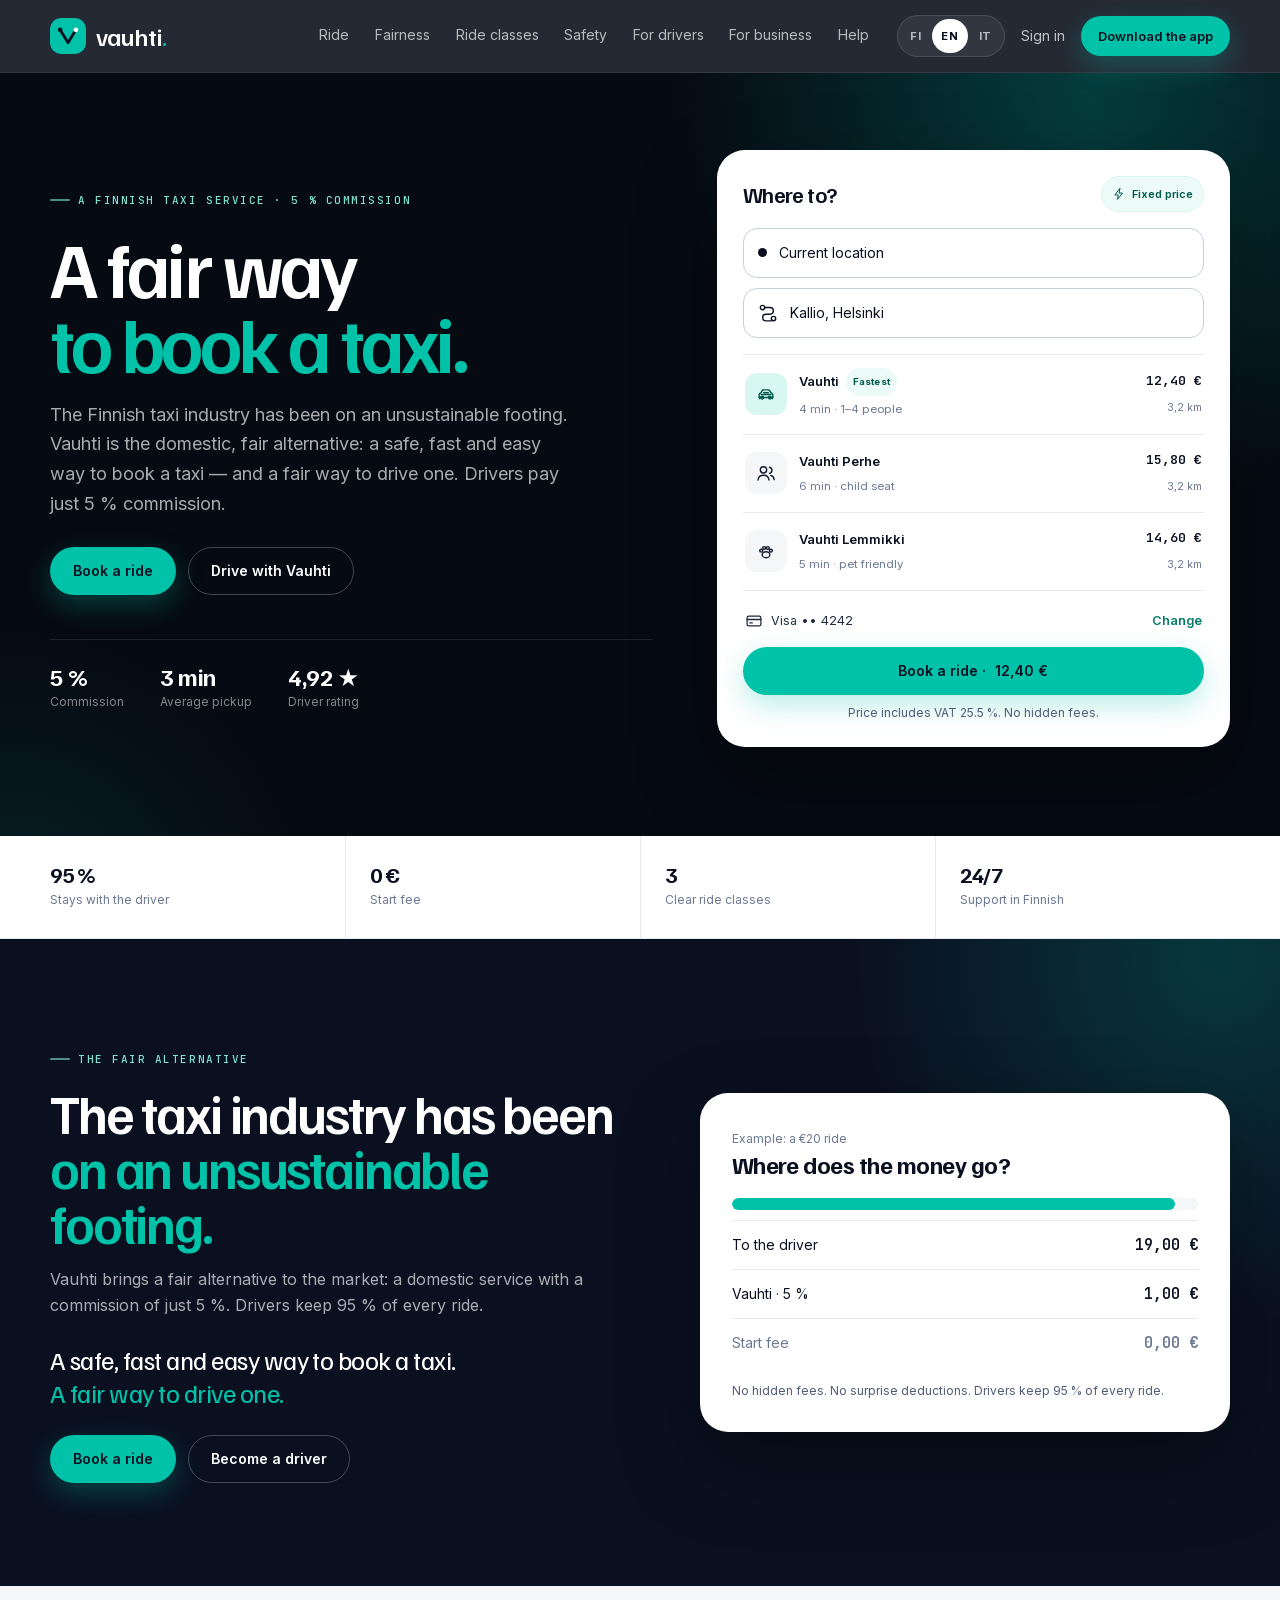
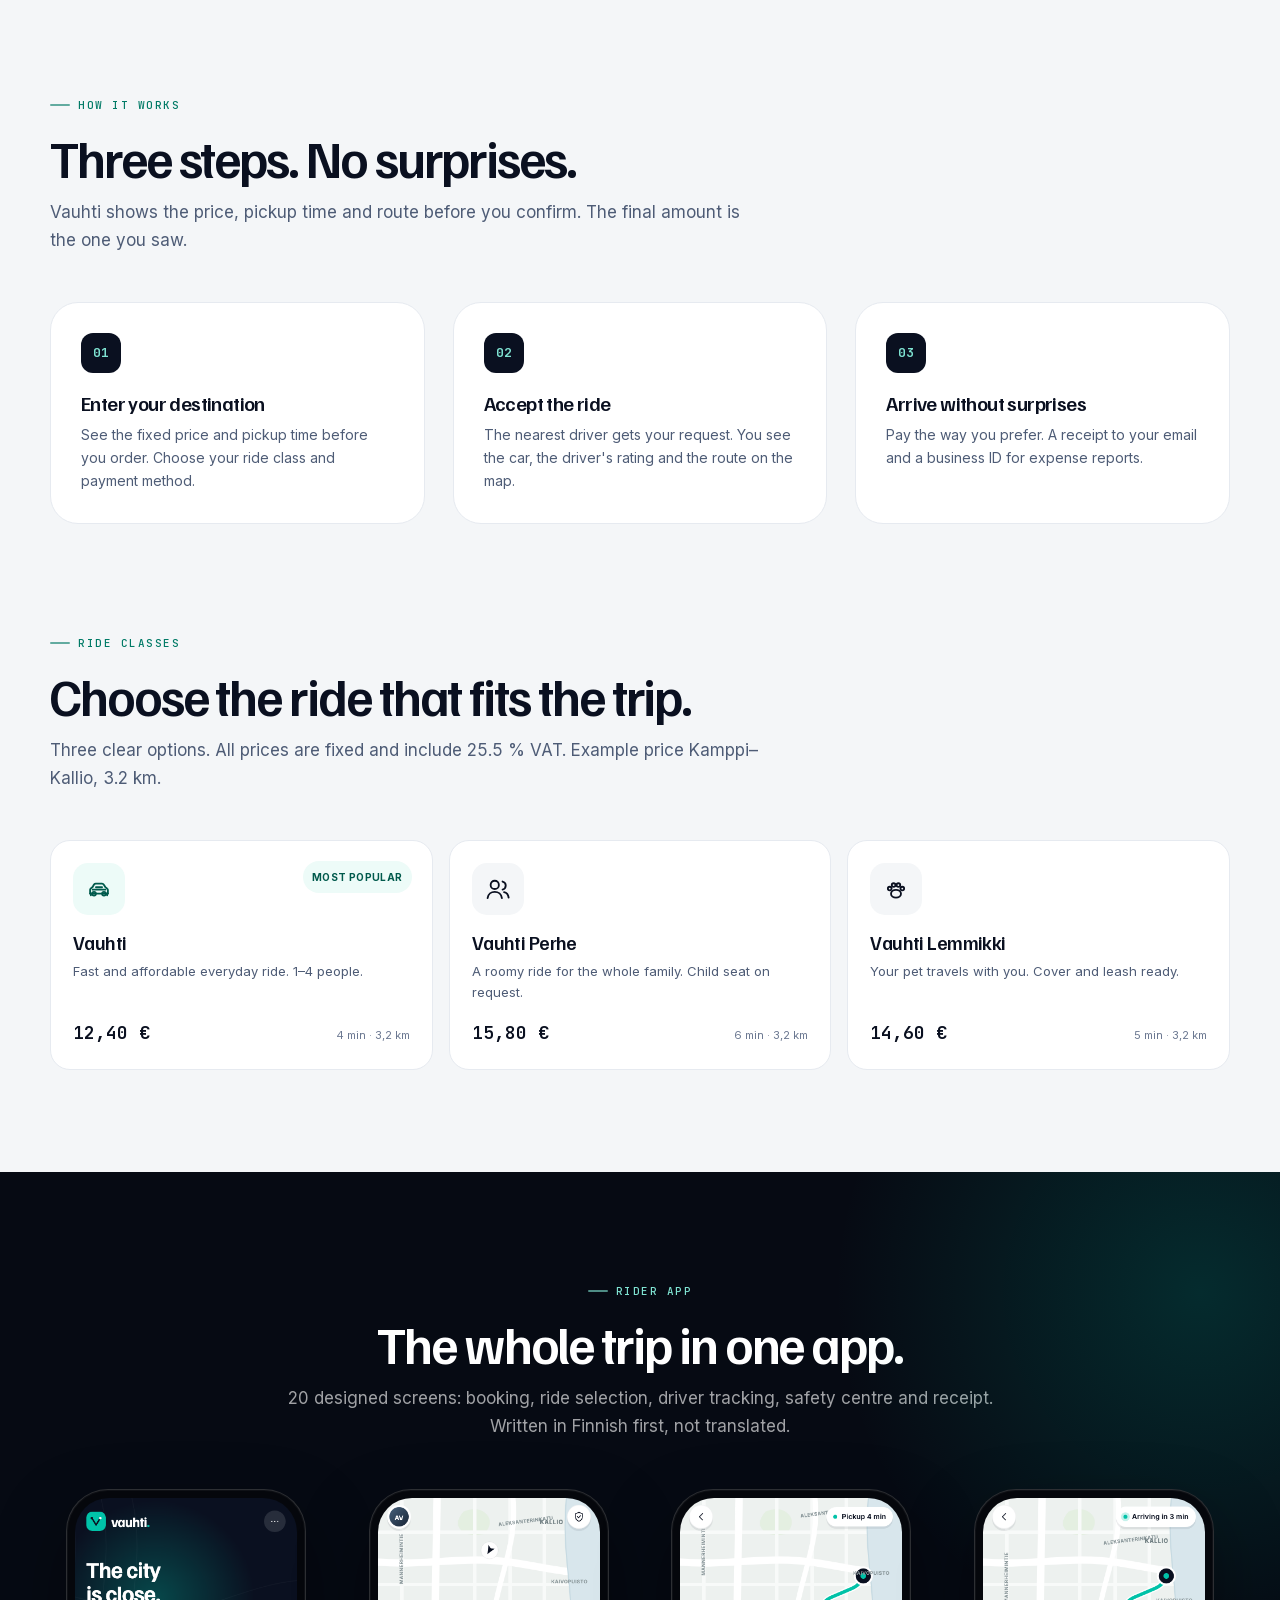
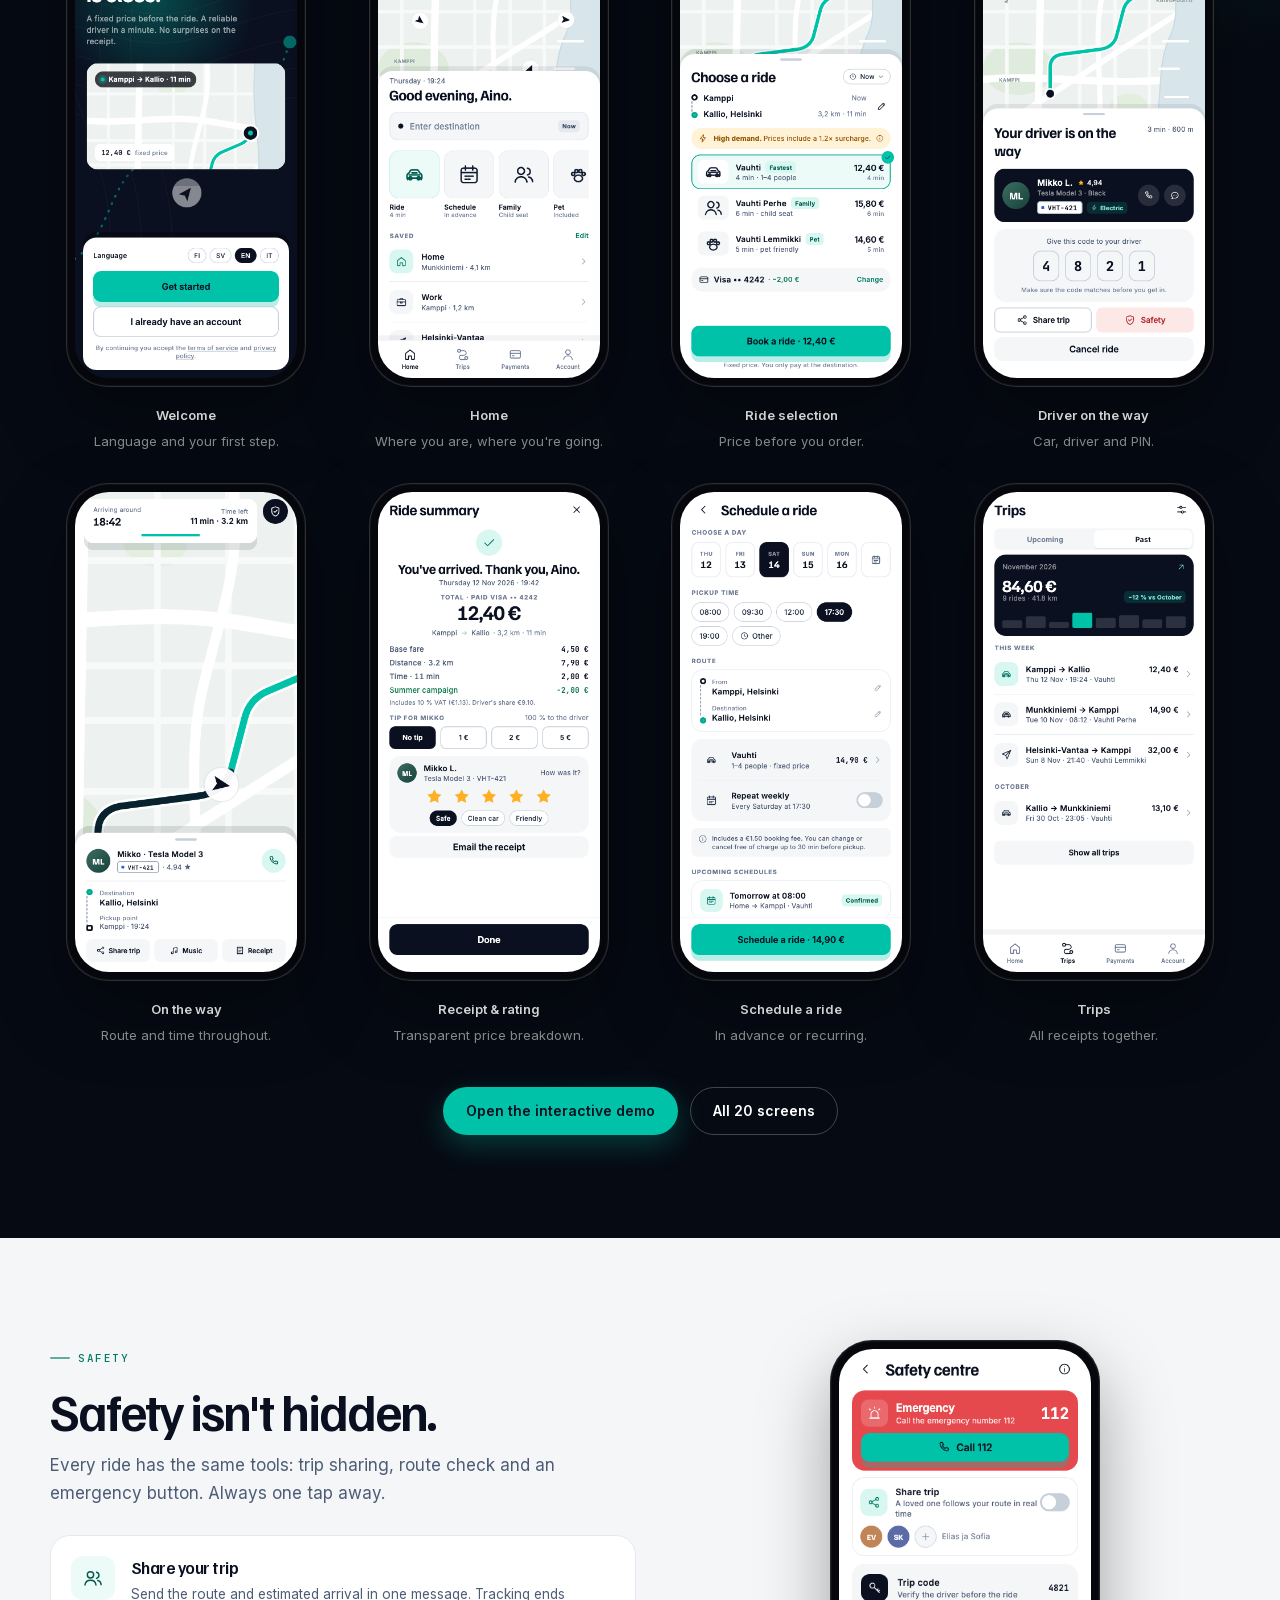
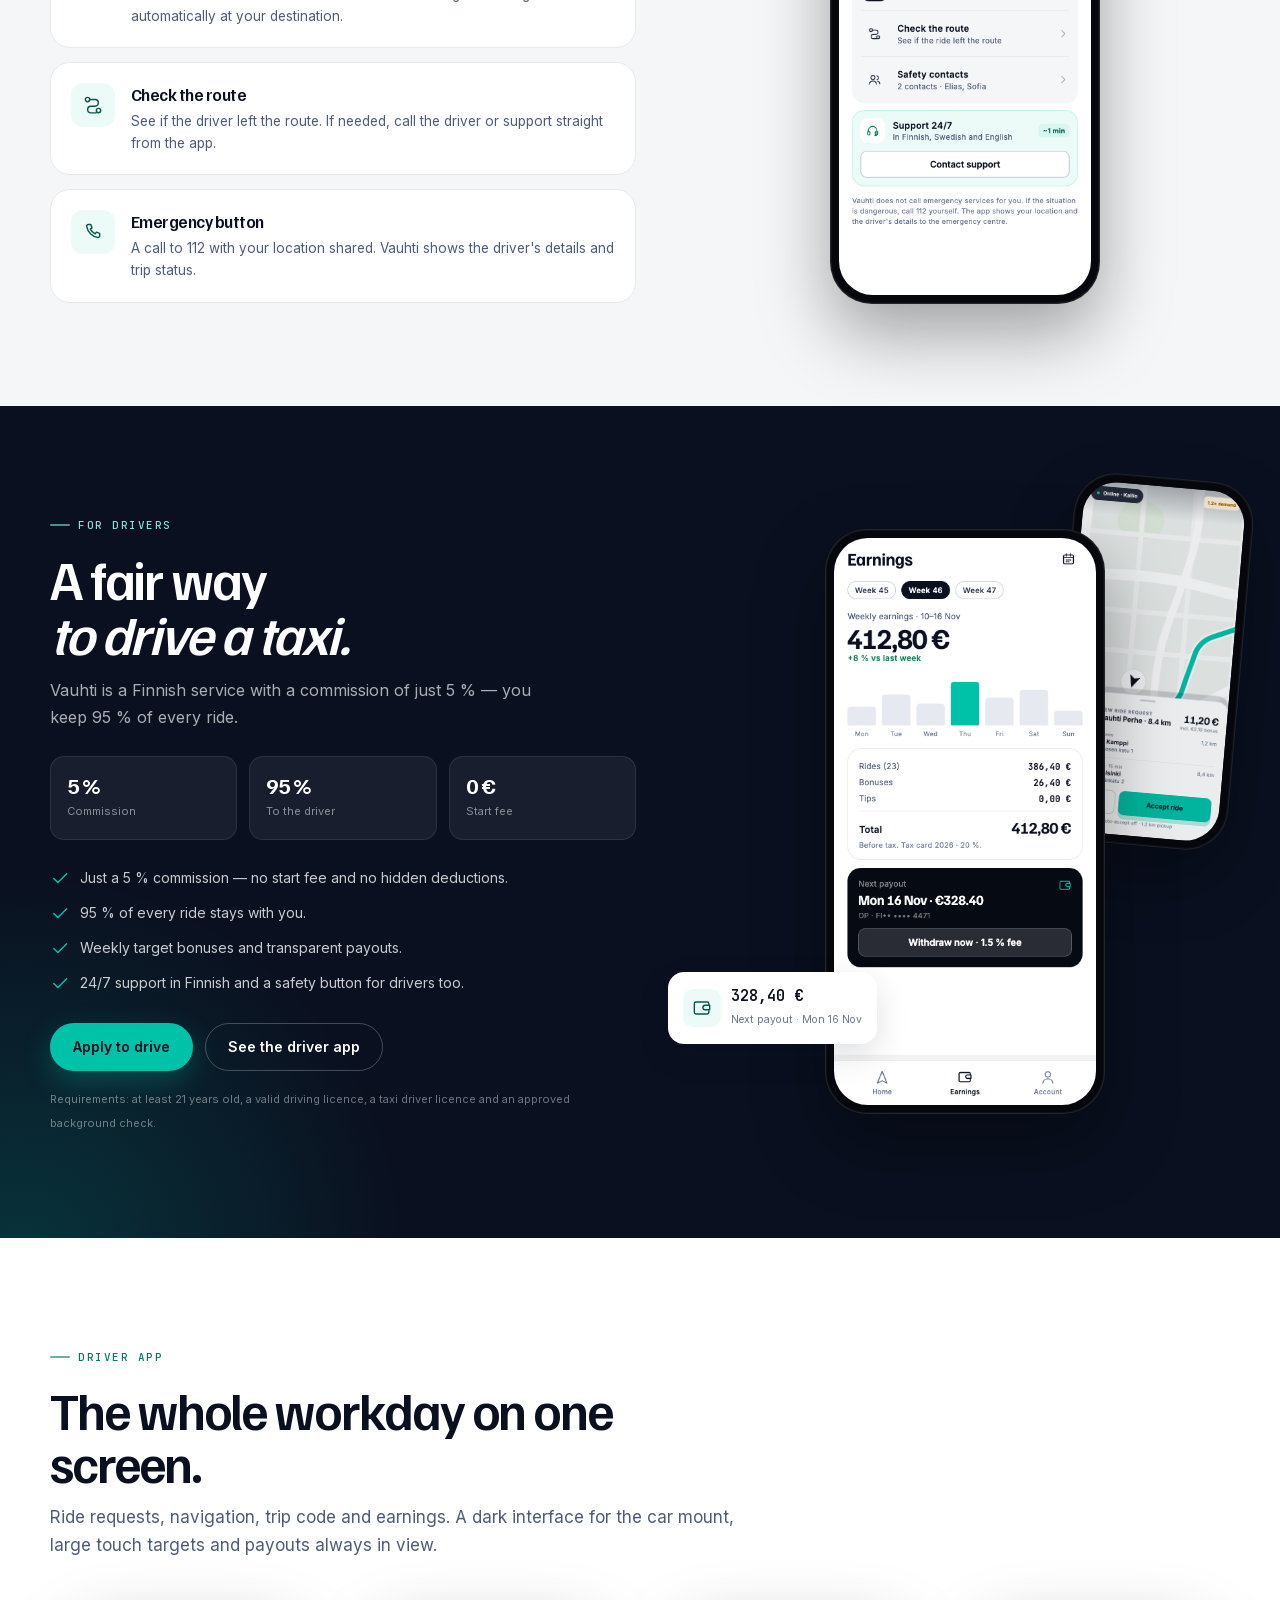
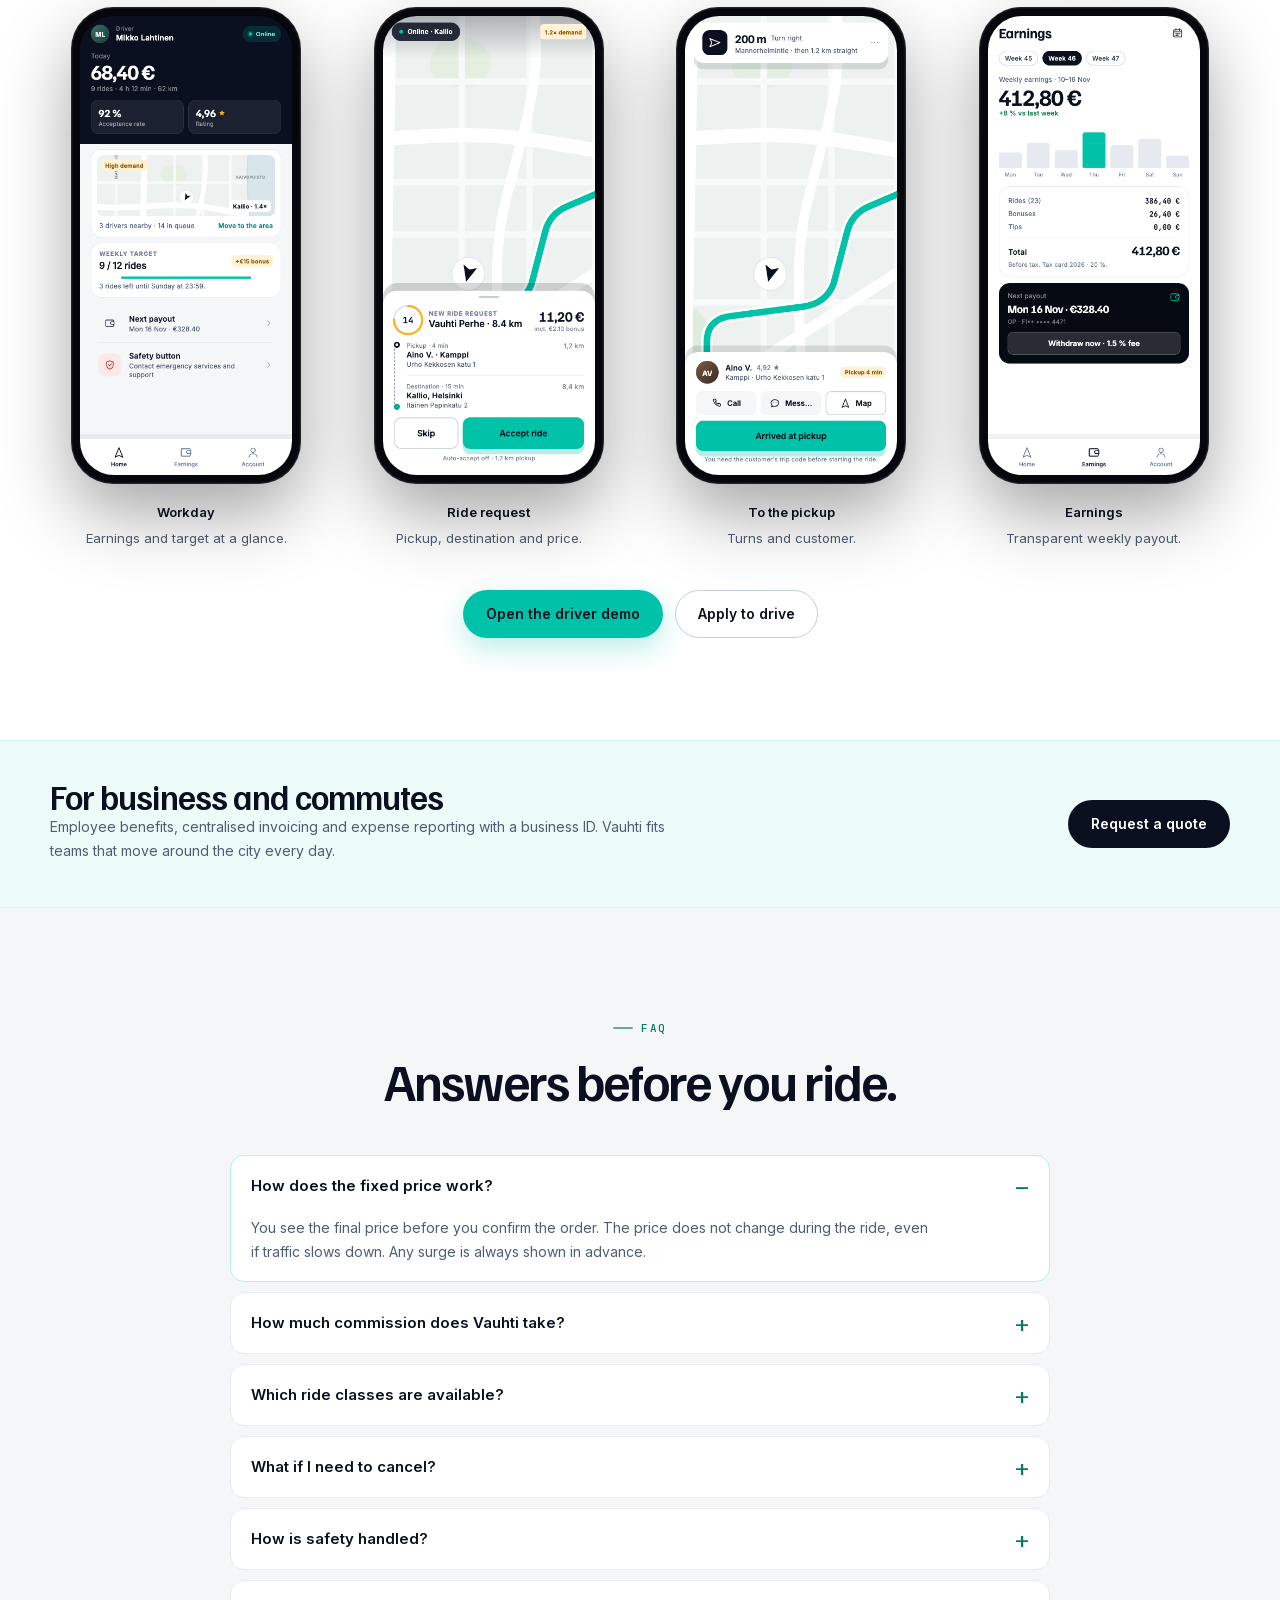
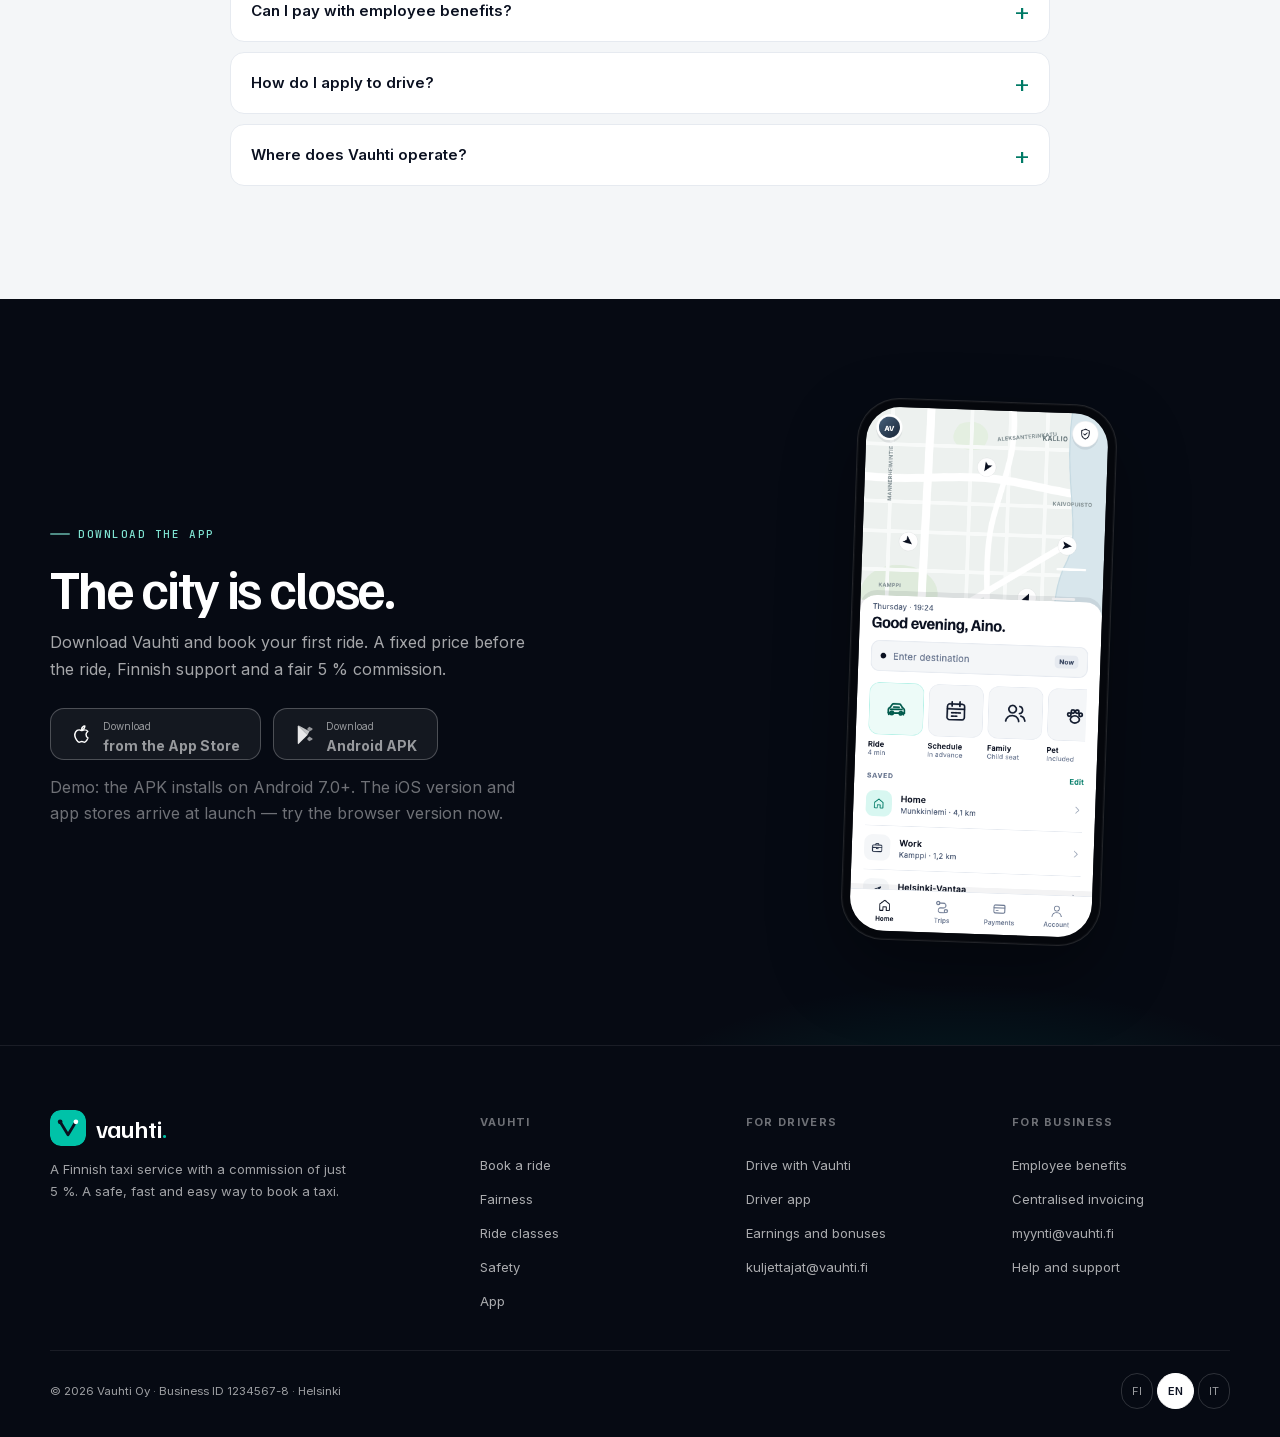
==== en/index.html @ 56bbd0f0 "Vauhti marketing site, version 1 Finnish at the root, English at /en/, Italian at /it/, the Flutter " ====
<!DOCTYPE html>
<!-- Vauhti website, version 2 (translated). First draft: ../../website-v1/ -->
<html lang="en">
<head>
<meta charset="utf-8">
<meta name="viewport" content="width=device-width, initial-scale=1">
<title>Vauhti — A fair way to book a taxi.</title>
<meta name="description" content="Vauhti is a Finnish taxi service with a commission of just 5 %. A safe, fast and easy way to book a taxi. A fair way to drive one.">
<meta name="theme-color" content="#0A1020">
<meta property="og:type" content="website">
<meta property="og:title" content="Vauhti — A fair way to book a taxi.">
<meta property="og:description" content="The Finnish taxi industry has been on an unsustainable footing. Vauhti is the domestic, fair alternative: 5 % commission, drivers keep 95 %, and riders see a fixed price before the ride.">
<meta property="og:image" content="../assets/shots/en/home.png">
<meta name="twitter:card" content="summary_large_image">
<meta property="og:locale" content="en_GB">
<meta property="og:locale:alternate" content="fi_FI">
<meta property="og:locale:alternate" content="it_IT">
<link rel="canonical" href="https://vauhti.fi/website/en/">
<link rel="alternate" hreflang="fi" href="https://vauhti.fi/website/">
<link rel="alternate" hreflang="en" href="https://vauhti.fi/website/en/">
<link rel="alternate" hreflang="it" href="https://vauhti.fi/website/it/">
<link rel="alternate" hreflang="x-default" href="https://vauhti.fi/website/">
<link rel="icon" href="../assets/favicon.png" type="image/png" sizes="192x192">
<link rel="apple-touch-icon" href="../assets/favicon.png">
<link rel="stylesheet" href="../assets/fonts.css?v=1">
<link rel="stylesheet" href="../assets/tokens.css?v=1">
<link rel="stylesheet" href="../assets/site.css?v=6">
</head>
<body>
<a class="skip-link" href="#main">Skip to content</a>

<!-- Icon sprite (paths from the Vauhti icon set) -->
<svg xmlns="http://www.w3.org/2000/svg" style="position:absolute;width:0;height:0;overflow:hidden" aria-hidden="true">
  <symbol id="i-car" viewBox="0 0 24 24" fill="none" stroke="currentColor" stroke-width="1.7" stroke-linecap="round" stroke-linejoin="round">
    <path d="M3.8 16.2v-3.4c0-.5.2-.9.6-1.2l1.7-1.4 1.3-2.3A2 2 0 0 1 9.2 7h5.6a2 2 0 0 1 1.7 1l1.4 2.3 1.7 1.4c.4.3.6.7.6 1.2v3.3"/>
    <path d="M3.8 16.2h16.4"/><path d="M4.5 16.2v1.6M19.5 16.2v1.6"/>
    <circle cx="7.4" cy="16.3" r="1.7"/><circle cx="16.6" cy="16.3" r="1.7"/>
    <path d="M9.2 10.4h5.6"/><path d="M6.2 12.6h11.6"/>
  </symbol>
  <symbol id="i-leaf" viewBox="0 0 24 24" fill="none" stroke="currentColor" stroke-width="1.7" stroke-linecap="round" stroke-linejoin="round">
    <path d="M20.4 3.6C11.6 3 4.4 9.7 6.2 17.8c8.1 1.8 14.8-5.4 14.2-14.2Z"/>
    <path d="M7.4 16.6C9 12.4 12 9.1 16.6 7"/>
  </symbol>
  <symbol id="i-van" viewBox="0 0 24 24" fill="none" stroke="currentColor" stroke-width="1.7" stroke-linecap="round" stroke-linejoin="round">
    <path d="M2.8 16.6V9.2c0-.7.5-1.2 1.2-1.2h9.6l4 3.3 3.1 1.1c.4.2.6.5.6.9v3.3"/>
    <path d="M2.8 16.6h18.5"/><circle cx="7" cy="16.8" r="1.8"/><circle cx="17" cy="16.8" r="1.8"/>
    <path d="M4 16.8v1.4M20 16.8v1.4"/><path d="M13.4 8v4.4h7.4"/>
  </symbol>
  <symbol id="i-shield" viewBox="0 0 24 24" fill="none" stroke="currentColor" stroke-width="1.7" stroke-linecap="round" stroke-linejoin="round">
    <path d="M12 2.8 4.8 5.7v5.7c0 4.6 3 8.6 7.2 10.1 4.2-1.5 7.2-5.5 7.2-10.1V5.7L12 2.8Z"/>
    <path d="m8.8 11.8 2.2 2.2 4.4-4.4"/>
  </symbol>
  <symbol id="i-wallet" viewBox="0 0 24 24" fill="none" stroke="currentColor" stroke-width="1.7" stroke-linecap="round" stroke-linejoin="round">
    <path d="M20.2 8.6V6.8a2 2 0 0 0-2-2H4.8a2 2 0 0 0-2 2v10.4a2 2 0 0 0 2 2h13.4a2 2 0 0 0 2-2v-1.8"/>
    <path d="M21.2 8.6h-5.4a2.7 2.7 0 0 0 0 5.4h5.4Z"/>
  </symbol>
  <symbol id="i-bolt" viewBox="0 0 24 24" fill="none" stroke="currentColor" stroke-width="1.7" stroke-linecap="round" stroke-linejoin="round">
    <path d="M13.4 2.8 4.8 13.6h6l-1.4 7.6 8.6-10.8h-6l1.4-7.6Z"/>
  </symbol>
  <symbol id="i-clock" viewBox="0 0 24 24" fill="none" stroke="currentColor" stroke-width="1.7" stroke-linecap="round" stroke-linejoin="round">
    <circle cx="12" cy="12" r="9"/><path d="M12 6.8V12l3.6 2.2"/>
  </symbol>
  <symbol id="i-phone" viewBox="0 0 24 24" fill="none" stroke="currentColor" stroke-width="1.7" stroke-linecap="round" stroke-linejoin="round">
    <path d="M6.4 3h2.9l1.5 4-2 1.5a12.4 12.4 0 0 0 5.7 5.7l1.5-2 4 1.5v2.9a2 2 0 0 1-2.2 2A16.6 16.6 0 0 1 4.4 5.2 2 2 0 0 1 6.4 3Z"/>
  </symbol>
  <symbol id="i-users" viewBox="0 0 24 24" fill="none" stroke="currentColor" stroke-width="1.7" stroke-linecap="round" stroke-linejoin="round">
    <circle cx="9" cy="8.2" r="3.8"/><path d="M2.4 20.4c.5-3.6 3.3-5.8 6.6-5.8s6.1 2.2 6.6 5.8"/>
    <path d="M16.2 5.1a3.8 3.8 0 0 1 0 7.4M17.6 14.9c2.4.5 3.9 2.4 4.2 5.1"/>
  </symbol>
  <symbol id="i-paw" viewBox="0 0 24 24" fill="none" stroke="currentColor" stroke-width="1.7" stroke-linecap="round" stroke-linejoin="round">
    <ellipse cx="12" cy="16.4" rx="4.6" ry="3.6"/>
    <circle cx="6.2" cy="11.6" r="1.7"/><circle cx="9.8" cy="8.4" r="1.7"/>
    <circle cx="14.2" cy="8.4" r="1.7"/><circle cx="17.8" cy="11.6" r="1.7"/>
  </symbol>
  <symbol id="i-card" viewBox="0 0 24 24" fill="none" stroke="currentColor" stroke-width="1.7" stroke-linecap="round" stroke-linejoin="round">
    <rect x="2.8" y="5.4" width="18.4" height="13.2" rx="2.4"/><path d="M2.8 10h18.4"/><path d="M6.6 14.6h3.2"/>
  </symbol>
  <symbol id="i-work" viewBox="0 0 24 24" fill="none" stroke="currentColor" stroke-width="1.7" stroke-linecap="round" stroke-linejoin="round">
    <rect x="3" y="7.5" width="18" height="12.5" rx="2"/>
    <path d="M9 7.5V5.8c0-.7.6-1.3 1.3-1.3h3.4c.7 0 1.3.6 1.3 1.3v1.7"/>
    <path d="M3 12.4h18"/><path d="M10.4 12.4v2.2h3.2v-2.2"/>
  </symbol>
  <symbol id="i-route" viewBox="0 0 24 24" fill="none" stroke="currentColor" stroke-width="1.7" stroke-linecap="round" stroke-linejoin="round">
    <circle cx="5.4" cy="5.4" r="2.6"/><circle cx="18.6" cy="18.6" r="2.6"/>
    <path d="M8 5.4h6.4a4 4 0 0 1 0 8H9.6a4 4 0 0 0 0 8H16"/>
  </symbol>
  <symbol id="i-check" viewBox="0 0 24 24" fill="none" stroke="currentColor" stroke-width="1.7" stroke-linecap="round" stroke-linejoin="round">
    <path d="m4.5 12.5 5 5L20 6.8"/>
  </symbol>
  <symbol id="i-calendar" viewBox="0 0 24 24" fill="none" stroke="currentColor" stroke-width="1.7" stroke-linecap="round" stroke-linejoin="round">
    <rect x="3.2" y="5" width="17.6" height="16" rx="2.6"/>
    <path d="M3.2 10h17.6M8 2.8v4.4M16 2.8v4.4"/><path d="M7.6 14h2M11 14h2M14.4 14h2M7.6 17.4h2M11 17.4h2"/>
  </symbol>
</svg>

<header class="site-header" id="top" data-open="false">
  <div class="wrap nav">
    <a class="brand" href="#top" aria-label="Vauhti home">
      <svg class="brand-mark" viewBox="0 0 64 64" aria-hidden="true">
        <rect width="64" height="64" rx="19" fill="#00C2A8"/>
        <path d="M18 21 32 44 46 21" fill="none" stroke="#0A1020" stroke-width="5" stroke-linecap="round" stroke-linejoin="round"/>
        <circle cx="18" cy="21" r="4.2" fill="#0A1020"/><circle cx="46" cy="21" r="4.2" fill="#fff"/>
      </svg>
      <span>vauhti<span class="dot">.</span></span>
    </a>

    <nav class="nav-links" aria-label="Main menu">
      <a href="#kyyti">Ride</a>
      <a href="#reiluus">Fairness</a>
      <a href="#hinnat">Ride classes</a>
      <a href="#turvallisuus">Safety</a>
      <a href="#kuljettajalle">For drivers</a>
      <a href="#yrityksille">For business</a>
      <a href="#ukk">Help</a>
    </nav>

    <div class="nav-right">
      <div class="lang-switch" role="group" aria-label="Language">
        <a href="../" lang="fi" hreflang="fi">FI</a>
        <a href="./" aria-current="true">EN</a>
        <a href="../it/" lang="it" hreflang="it">IT</a>
      </div>
      <a class="nav-login" href="#lataa">Sign in</a>
      <a class="btn btn-primary btn-sm" href="#lataa">Download the app</a>
    </div>

    <button class="nav-toggle" type="button" aria-expanded="false" aria-controls="top" aria-label="Open menu">
      <svg class="ico" viewBox="0 0 24 24" aria-hidden="true"><path d="M4 7h16M4 12h16M4 17h16" fill="none" stroke="currentColor" stroke-width="1.8" stroke-linecap="round"/></svg>
    </button>
  </div>
</header>

<main id="main">
  <!-- ================= HERO ================= -->
  <section class="hero" id="kyyti">
    <div class="wrap hero-grid">
      <div class="hero-copy">
        <span class="eyebrow on-dark" data-cms="kyyti_a_finnish_taxi_service_5_commission">A Finnish taxi service · 5 % commission</span>
        <h1 data-cms="kyyti_a_fair_way_to_book_a_taxi">A fair way<br><em>to book a taxi.</em></h1>
        <p class="hero-sub" data-cms="kyyti_the_finnish_taxi_industry_has_been_on_an_unsus">The Finnish taxi industry has been on an unsustainable footing. Vauhti is the domestic, fair alternative: a safe, fast and easy way to book a taxi — and a fair way to drive one. Drivers pay just 5&nbsp;% commission.</p>
        <div class="hero-actions">
          <a class="btn btn-primary" href="#kyyti">Book a ride</a>
          <a class="btn btn-ghost" href="#kuljettajalle">Drive with Vauhti</a>
        </div>
        <div class="hero-stats">
          <div><b>5 %</b><span>Commission</span></div>
          <div><b>3 min</b><span>Average pickup</span></div>
          <div><b>4,92 ★</b><span>Driver rating</span></div>
        </div>
      </div>

      <div class="book-card" aria-label="Book a ride">
        <div class="book-head">
          <h2 data-cms="kyyti_where_to">Where to?</h2>
          <span class="book-badge"><svg class="ico" style="width:14px;height:14px" aria-hidden="true"><use href="#i-bolt"/></svg> Fixed price</span>
        </div>

        <div class="field">
          <span class="dot" aria-hidden="true"></span>
          <input value="Current location" aria-label="Pickup">
        </div>
        <div class="field">
          <svg class="ico" aria-hidden="true"><use href="#i-route"/></svg>
          <input value="Kallio, Helsinki" aria-label="Destination">
        </div>

        <div class="ride-list" role="group" aria-label="Ride class">
          <button class="ride-option" type="button" data-price="12,40 €" aria-pressed="true">
            <span class="veh"><svg class="ico" aria-hidden="true"><use href="#i-car"/></svg></span>
            <span class="grow"><span class="name">Vauhti</span><span class="ride-fastest">Fastest</span><span class="meta">4 min · 1–4 people</span></span>
            <span class="price"><b>12,40 €</b><span>3,2 km</span></span>
          </button>
          <button class="ride-option" type="button" data-price="15,80 €" aria-pressed="false">
            <span class="veh"><svg class="ico" aria-hidden="true"><use href="#i-users"/></svg></span>
            <span class="grow"><span class="name">Vauhti Perhe</span><span class="meta">6 min · child seat</span></span>
            <span class="price"><b>15,80 €</b><span>3,2 km</span></span>
          </button>
          <button class="ride-option" type="button" data-price="14,60 €" aria-pressed="false">
            <span class="veh"><svg class="ico" aria-hidden="true"><use href="#i-paw"/></svg></span>
            <span class="grow"><span class="name">Vauhti Lemmikki</span><span class="meta">5 min · pet friendly</span></span>
            <span class="price"><b>14,60 €</b><span>3,2 km</span></span>
          </button>
        </div>

        <div class="book-pay">
          <span class="pay-left"><svg class="ico" style="width:18px;height:18px" aria-hidden="true"><use href="#i-card"/></svg> Visa •• 4242</span>
          <a class="link" href="#ukk">Change</a>
        </div>

        <a class="btn btn-primary btn-block" href="../demo/?screen=/options">Book a ride · <span id="book-total">12,40 €</span></a>
        <p class="tiny muted" style="margin-top:10px;text-align:center" data-cms="kyyti_price_includes_vat_25_5_no_hidden_fees">Price includes VAT 25.5 %. No hidden fees.</p>
      </div>
    </div>
  </section>

  <!-- ================= TRUST ================= -->
  <div class="trust-strip" aria-label="Vauhti in numbers">
    <div class="wrap trust-grid">
      <div class="trust-item"><b>95 %</b><span>Stays with the driver</span></div>
      <div class="trust-item"><b>0 €</b><span>Start fee</span></div>
      <div class="trust-item"><b>3</b><span>Clear ride classes</span></div>
      <div class="trust-item"><b>24/7</b><span>Support in Finnish</span></div>
    </div>
  </div>

  <!-- ================= FAIR ALTERNATIVE ================= -->
  <section class="section fair" id="reiluus">
    <div class="wrap fair-grid">
      <div class="fair-copy">
        <span class="eyebrow on-dark" data-cms="reiluus_the_fair_alternative">The fair alternative</span>
        <h2 data-cms="reiluus_the_taxi_industry_has_been_on_an_unsustainable">The taxi industry has been<br><em>on an unsustainable footing.</em></h2>
        <p class="lead" data-cms="reiluus_vauhti_brings_a_fair_alternative_to_the_market">Vauhti brings a fair alternative to the market: a domestic service with a commission of just 5 %. Drivers keep 95 % of every ride.</p>
        <p class="fair-claim" data-cms="reiluus_a_safe_fast_and_easy_way_to_book_a_taxi_a_fair">A safe, fast and easy way to book a taxi.<br><span>A fair way to drive one.</span></p>
        <div class="hero-actions">
          <a class="btn btn-primary" href="../demo/?screen=/home">Book a ride</a>
          <a class="btn btn-ghost" href="#kuljettajalle">Become a driver</a>
        </div>
      </div>

      <div class="fair-panel" aria-label="Where the fare goes">
        <div class="fair-panel-head">
          <span class="tiny">Example: a €20 ride</span>
          <b>Where does the money go?</b>
        </div>
        <div class="fair-split" aria-hidden="true"><span></span></div>
        <div class="fair-rows">
          <div class="fair-row"><span>To the driver</span><b>19,00 €</b></div>
          <div class="fair-row"><span>Vauhti · 5 %</span><b>1,00 €</b></div>
          <div class="fair-row muted"><span>Start fee</span><b>0,00 €</b></div>
        </div>
        <p class="fair-note" data-cms="reiluus_no_hidden_fees_no_surprise_deductions_drivers">No hidden fees. No surprise deductions. Drivers keep 95 % of every ride.</p>
      </div>
    </div>
  </section>
  <section class="section" id="nain-se-toimii">
    <div class="wrap">
      <div class="section-head">
        <span class="eyebrow" data-cms="nain_se_toimii_how_it_works">How it works</span>
        <h2 data-cms="nain_se_toimii_three_steps_no_surprises">Three steps. No surprises.</h2>
        <p data-cms="nain_se_toimii_vauhti_shows_the_price_pickup_time_and_route_b">Vauhti shows the price, pickup time and route before you confirm. The final amount is the one you saw.</p>
      </div>
      <div class="steps">
        <article class="step">
          <span class="num">01</span>
          <h3 data-cms="nain_se_toimii_enter_your_destination">Enter your destination</h3>
          <p data-cms="nain_se_toimii_see_the_fixed_price_and_pickup_time_before_you">See the fixed price and pickup time before you order. Choose your ride class and payment method.</p>
        </article>
        <article class="step">
          <span class="num">02</span>
          <h3 data-cms="nain_se_toimii_accept_the_ride">Accept the ride</h3>
          <p data-cms="nain_se_toimii_the_nearest_driver_gets_your_request_you_see_t">The nearest driver gets your request. You see the car, the driver's rating and the route on the map.</p>
        </article>
        <article class="step">
          <span class="num">03</span>
          <h3 data-cms="nain_se_toimii_arrive_without_surprises">Arrive without surprises</h3>
          <p data-cms="nain_se_toimii_pay_the_way_you_prefer_a_receipt_to_your_email">Pay the way you prefer. A receipt to your email and a business ID for expense reports.</p>
        </article>
      </div>
    </div>
  </section>

  <!-- ================= RIDE CLASSES ================= -->
  <section class="section" id="hinnat" style="padding-top:0">
    <div class="wrap">
      <div class="section-head">
        <span class="eyebrow" data-cms="hinnat_ride_classes">Ride classes</span>
        <h2 data-cms="hinnat_choose_the_ride_that_fits_the_trip">Choose the ride that fits the trip.</h2>
        <p data-cms="hinnat_three_clear_options_all_prices_are_fixed_and_i">Three clear options. All prices are fixed and include 25.5 % VAT. Example price Kamppi–Kallio, 3.2 km.</p>
      </div>
      <div class="classes">
        <article class="class-card highlight">
          <span class="tag">Most popular</span>
          <span class="veh"><svg class="ico" style="width:26px;height:26px" aria-hidden="true"><use href="#i-car"/></svg></span>
          <h3 data-cms="hinnat_vauhti">Vauhti</h3>
          <p data-cms="hinnat_fast_and_affordable_everyday_ride_1_4_people">Fast and affordable everyday ride. 1–4 people.</p>
          <div class="price"><b>12,40 €</b><span>4 min · 3,2 km</span></div>
        </article>
        <article class="class-card">
          <span class="veh"><svg class="ico" style="width:26px;height:26px" aria-hidden="true"><use href="#i-users"/></svg></span>
          <h3 data-cms="hinnat_vauhti_perhe">Vauhti Perhe</h3>
          <p data-cms="hinnat_a_roomy_ride_for_the_whole_family_child_seat_o">A roomy ride for the whole family. Child seat on request.</p>
          <div class="price"><b>15,80 €</b><span>6 min · 3,2 km</span></div>
        </article>
        <article class="class-card">
          <span class="veh"><svg class="ico" style="width:26px;height:26px" aria-hidden="true"><use href="#i-paw"/></svg></span>
          <h3 data-cms="hinnat_vauhti_lemmikki">Vauhti Lemmikki</h3>
          <p data-cms="hinnat_your_pet_travels_with_you_cover_and_leash_read">Your pet travels with you. Cover and leash ready.</p>
          <div class="price"><b>14,60 €</b><span>5 min · 3,2 km</span></div>
        </article>
      </div>
    </div>
  </section>

  <!-- ================= APP SHOWCASE ================= -->
  <section class="section showcase" id="sovellus">
    <div class="wrap">
      <div class="section-head center">
        <span class="eyebrow" data-cms="sovellus_rider_app">Rider app</span>
        <h2 data-cms="sovellus_the_whole_trip_in_one_app">The whole trip in one app.</h2>
        <p data-cms="sovellus_20_designed_screens_booking_ride_selection_dri">20 designed screens: booking, ride selection, driver tracking, safety centre and receipt. Written in Finnish first, not translated.</p>
      </div>

      <div class="shot-grid">
        <figure class="shot-item">
          <div class="phone"><img src="../assets/shots/en/welcome.png" alt="Vauhti app welcome screen with language selection"></div>
          <figcaption><b>Welcome</b>Language and your first step.</figcaption>
        </figure>
        <figure class="shot-item">
          <div class="phone"><img src="../assets/shots/en/home.png" alt="Vauhti app home: destination, services and saved addresses"></div>
          <figcaption><b>Home</b>Where you are, where you're going.</figcaption>
        </figure>
        <figure class="shot-item">
          <div class="phone"><img src="../assets/shots/en/options.png" alt="Ride selection: Vauhti, Vauhti Perhe and Vauhti Lemmikki with fixed prices"></div>
          <figcaption><b>Ride selection</b>Price before you order.</figcaption>
        </figure>
        <figure class="shot-item">
          <div class="phone"><img src="../assets/shots/en/found.png" alt="Driver on the way: car, plate and PIN"></div>
          <figcaption><b>Driver on the way</b>Car, driver and PIN.</figcaption>
        </figure>
        <figure class="shot-item">
          <div class="phone"><img src="../assets/shots/en/ride.png" alt="In-ride view: route on the map, time and safety tools"></div>
          <figcaption><b>On the way</b>Route and time throughout.</figcaption>
        </figure>
        <figure class="shot-item">
          <div class="phone"><img src="../assets/shots/en/receipt.png" alt="Receipt and rating: price breakdown, tip and driver rating"></div>
          <figcaption><b>Receipt &amp; rating</b>Transparent price breakdown.</figcaption>
        </figure>
        <figure class="shot-item">
          <div class="phone"><img src="../assets/shots/en/scheduled.png" alt="Schedule a ride: day, time and recurring ride"></div>
          <figcaption><b>Schedule a ride</b>In advance or recurring.</figcaption>
        </figure>
        <figure class="shot-item">
          <div class="phone"><img src="../assets/shots/en/trips.png" alt="Trip history: monthly spend and past trips"></div>
          <figcaption><b>Trips</b>All receipts together.</figcaption>
        </figure>
      </div>

      <div class="showcase-cta">
        <a class="btn btn-primary" href="../demo/?screen=/home">Open the interactive demo</a>
        <a class="btn btn-ghost" href="../demo/?screen=/index">All 20 screens</a>
      </div>
    </div>
  </section>

  <!-- ================= SAFETY ================= -->
  <section class="section" id="turvallisuus">
    <div class="wrap safety-grid">
      <div>
        <div class="section-head" style="margin-bottom:28px">
          <span class="eyebrow" data-cms="turvallisuus_safety">Safety</span>
          <h2 data-cms="turvallisuus_safety_isn_t_hidden">Safety isn't hidden.</h2>
          <p data-cms="turvallisuus_every_ride_has_the_same_tools_trip_sharing_rou">Every ride has the same tools: trip sharing, route check and an emergency button. Always one tap away.</p>
        </div>
        <div class="safety-list">
          <article class="safety-item">
            <span class="lead"><svg class="ico" aria-hidden="true"><use href="#i-users"/></svg></span>
            <div><h3 data-cms="turvallisuus_share_your_trip">Share your trip</h3><p data-cms="turvallisuus_send_the_route_and_estimated_arrival_in_one_me">Send the route and estimated arrival in one message. Tracking ends automatically at your destination.</p></div>
          </article>
          <article class="safety-item">
            <span class="lead"><svg class="ico" aria-hidden="true"><use href="#i-route"/></svg></span>
            <div><h3 data-cms="turvallisuus_check_the_route">Check the route</h3><p data-cms="turvallisuus_see_if_the_driver_left_the_route_if_needed_cal">See if the driver left the route. If needed, call the driver or support straight from the app.</p></div>
          </article>
          <article class="safety-item">
            <span class="lead"><svg class="ico" aria-hidden="true"><use href="#i-phone"/></svg></span>
            <div><h3 data-cms="turvallisuus_emergency_button">Emergency button</h3><p data-cms="turvallisuus_a_call_to_112_with_your_location_shared_vauhti">A call to 112 with your location shared. Vauhti shows the driver's details and trip status.</p></div>
          </article>
        </div>
      </div>
      <div class="safety-media">
        <div class="phone"><img src="../assets/shots/en/safety.png" alt="Safety centre: emergency, trip sharing, trip code and safety contacts"></div>
      </div>
    </div>
  </section>

  <!-- ================= DRIVER ================= -->
  <section class="section driver" id="kuljettajalle">
    <div class="wrap driver-grid">
      <div>
        <span class="eyebrow on-dark" data-cms="kuljettajalle_for_drivers">For drivers</span>
        <h2 data-cms="kuljettajalle_a_fair_way_to_drive_a_taxi">A fair way<br><em>to drive a taxi.</em></h2>
        <p class="lead" data-cms="kuljettajalle_vauhti_is_a_finnish_service_with_a_commission">Vauhti is a Finnish service with a commission of just 5 % — you keep 95 % of every ride.</p>

        <div class="driver-stats">
          <div class="driver-stat"><b>5 %</b><span>Commission</span></div>
          <div class="driver-stat"><b>95 %</b><span>To the driver</span></div>
          <div class="driver-stat"><b>0 €</b><span>Start fee</span></div>
        </div>

        <ul class="benefits">
          <li><svg class="ico" aria-hidden="true"><use href="#i-check"/></svg> Just a 5 % commission — no start fee and no hidden deductions.</li>
          <li><svg class="ico" aria-hidden="true"><use href="#i-check"/></svg> 95 % of every ride stays with you.</li>
          <li><svg class="ico" aria-hidden="true"><use href="#i-check"/></svg> Weekly target bonuses and transparent payouts.</li>
          <li><svg class="ico" aria-hidden="true"><use href="#i-check"/></svg> 24/7 support in Finnish and a safety button for drivers too.</li>
        </ul>

        <div class="hero-actions">
          <a class="btn btn-primary" href="mailto:kuljettajat@vauhti.fi?subject=Vauhti%20driver%20application">Apply to drive</a>
          <a class="btn btn-ghost" href="../demo/?screen=/driver-home">See the driver app</a>
        </div>
        <p class="driver-note" data-cms="kuljettajalle_requirements_at_least_21_years_old_a_valid_dri">Requirements: at least 21 years old, a valid driving licence, a taxi driver licence and an approved background check.</p>
      </div>

      <div class="driver-media">
        <div class="phone driver-phone-back"><img src="../assets/shots/en/driver-offer.png" alt="Incoming ride request for the driver" ></div>
        <div class="phone"><img src="../assets/shots/en/driver-earnings.png" alt="Driver app: weekly earnings, bonuses and next payout"></div>
        <div class="driver-float">
          <span class="lead" style="width:38px;height:38px;border-radius:10px;display:grid;place-items:center;background:var(--brand-50);color:var(--brand-800)"><svg class="ico" aria-hidden="true"><use href="#i-wallet"/></svg></span>
          <div><b>328,40 €</b><span>Next payout · Mon 16 Nov</span></div>
        </div>
      </div>
    </div>
  </section>

  <!-- ================= DRIVER APP SHOWCASE ================= -->
  <section class="section driver-app" id="kuljettajasovellus">
    <div class="wrap">
      <div class="section-head">
        <span class="eyebrow" data-cms="kuljettajasovellus_driver_app">Driver app</span>
        <h2 data-cms="kuljettajasovellus_the_whole_workday_on_one_screen">The whole workday on one screen.</h2>
        <p data-cms="kuljettajasovellus_ride_requests_navigation_trip_code_and_earning">Ride requests, navigation, trip code and earnings. A dark interface for the car mount, large touch targets and payouts always in view.</p>
      </div>

      <div class="shot-grid driver-shots">
        <figure class="shot-item">
          <div class="phone"><img src="../assets/shots/en/driver-home.png" alt="Driver home: daily earnings, acceptance rate and weekly target"></div>
          <figcaption><b>Workday</b>Earnings and target at a glance.</figcaption>
        </figure>
        <figure class="shot-item">
          <div class="phone"><img src="../assets/shots/en/driver-offer.png" alt="Incoming ride request: pickup, destination, price and accept"></div>
          <figcaption><b>Ride request</b>Pickup, destination and price.</figcaption>
        </figure>
        <figure class="shot-item">
          <div class="phone"><img src="../assets/shots/en/driver-nav.png" alt="Navigation to pickup: next turn, distance and customer details"></div>
          <figcaption><b>To the pickup</b>Turns and customer.</figcaption>
        </figure>
        <figure class="shot-item">
          <div class="phone"><img src="../assets/shots/en/driver-earnings.png" alt="Earnings: weekly payout, bonuses, tips and next payment"></div>
          <figcaption><b>Earnings</b>Transparent weekly payout.</figcaption>
        </figure>
      </div>

      <div class="showcase-cta">
        <a class="btn btn-primary" href="../demo/?screen=/driver-home">Open the driver demo</a>
        <a class="btn btn-outline" href="mailto:kuljettajat@vauhti.fi?subject=Vauhti%20driver%20application">Apply to drive</a>
      </div>
    </div>
  </section>

  <!-- ================= BUSINESS ================= -->
  <section class="business" id="yrityksille">
    <div class="wrap">
      <div>
        <h2 data-cms="yrityksille_for_business_and_commutes">For business and commutes</h2>
        <p data-cms="yrityksille_employee_benefits_centralised_invoicing_and_ex">Employee benefits, centralised invoicing and expense reporting with a business ID. Vauhti fits teams that move around the city every day.</p>
      </div>
      <a class="btn btn-dark" href="mailto:myynti@vauhti.fi?subject=Vauhti%20yrityksille">Request a quote</a>
    </div>
  </section>

  <!-- ================= FAQ ================= -->
  <section class="section" id="ukk">
    <div class="wrap">
      <div class="section-head center">
        <span class="eyebrow">FAQ</span>
        <h2 data-cms="ukk_answers_before_you_ride">Answers before you ride.</h2>
      </div>
      <div class="faq">
        <details open>
          <summary data-cms="ukk_how_does_the_fixed_price_work">How does the fixed price work?</summary>
          <p data-cms="ukk_you_see_the_final_price_before_you_confirm_the">You see the final price before you confirm the order. The price does not change during the ride, even if traffic slows down. Any surge is always shown in advance.</p>
        </details>
        <details>
          <summary data-cms="ukk_how_much_commission_does_vauhti_take">How much commission does Vauhti take?</summary>
          <p data-cms="ukk_just_5_drivers_keep_95_of_every_ride_the_start">Just 5 %. Drivers keep 95 % of every ride. The start fee is €0 and there are no hidden deductions.</p>
        </details>
        <details>
          <summary data-cms="ukk_which_ride_classes_are_available">Which ride classes are available?</summary>
          <p data-cms="ukk_vauhti_vauhti_perhe_and_vauhti_lemmikki_vauhti">Vauhti, Vauhti Perhe and Vauhti Lemmikki. Vauhti is the fast everyday ride, Perhe is a roomy ride with a child seat, and Lemmikki takes your pet along.</p>
        </details>
        <details>
          <summary data-cms="ukk_what_if_i_need_to_cancel">What if I need to cancel?</summary>
          <p data-cms="ukk_you_can_cancel_free_of_charge_until_the_driver">You can cancel free of charge until the driver has set off. After that a cancellation fee applies and is always shown before you confirm.</p>
        </details>
        <details>
          <summary data-cms="ukk_how_is_safety_handled">How is safety handled?</summary>
          <p data-cms="ukk_every_driver_has_a_background_check_a_taxi_dri">Every driver has a background check, a taxi driver licence and ongoing ratings. In the app you can share the trip, check the route and call emergency services with one tap.</p>
        </details>
        <details>
          <summary data-cms="ukk_can_i_pay_with_employee_benefits">Can I pay with employee benefits?</summary>
          <p data-cms="ukk_yes_vauhti_supports_the_most_common_employee_b">Yes. Vauhti supports the most common employee benefit cards and centralised invoicing. Receipts include a business ID and an itemised breakdown.</p>
        </details>
        <details>
          <summary data-cms="ukk_how_do_i_apply_to_drive">How do I apply to drive?</summary>
          <p data-cms="ukk_send_an_application_to_kuljettajat_vauhti_fi_y">Send an application to kuljettajat@vauhti.fi. You need to be at least 21, hold a valid driving licence and a taxi driver licence, and pass a background check.</p>
        </details>
        <details>
          <summary data-cms="ukk_where_does_vauhti_operate">Where does Vauhti operate?</summary>
          <p data-cms="ukk_vauhti_currently_operates_in_helsinki_tampere">Vauhti currently operates in Helsinki, Tampere and Turku. Next we are expanding to Espoo, Vantaa and Oulu.</p>
        </details>
      </div>
    </div>
  </section>

  <!-- ================= DOWNLOAD ================= -->
  <section class="section download" id="lataa">
    <div class="wrap download-grid">
      <div>
        <span class="eyebrow on-dark" data-cms="lataa_download_the_app">Download the app</span>
        <h2 data-cms="lataa_the_city_is_close">The city is close.</h2>
        <p data-cms="lataa_download_vauhti_and_book_your_first_ride_a_fix">Download Vauhti and book your first ride. A fixed price before the ride, Finnish support and a fair 5 % commission.</p>
        <div class="store-buttons">
          <a class="store-btn" href="../demo/?screen=/welcome">
            <svg class="ico" viewBox="0 0 24 24" fill="none" stroke="currentColor" stroke-width="1.6" stroke-linecap="round" stroke-linejoin="round" aria-hidden="true"><path d="M16.4 12.6c0-2.2 1.8-3.3 1.9-3.4-1-1.5-2.6-1.7-3.2-1.7-1.4-.1-2.7.8-3.4.8-.7 0-1.8-.8-2.9-.8-1.5 0-2.9.9-3.7 2.2-1.6 2.7-.4 6.8 1.1 9 .7 1.1 1.6 2.3 2.7 2.2 1.1 0 1.5-.7 2.9-.7s1.7.7 2.9.7c1.2 0 1.9-1.1 2.6-2.2.8-1.2 1.2-2.4 1.2-2.5 0 0-2.1-.8-2.1-3.6Z"/><path d="M14.2 5.9c.6-.7 1-1.7.9-2.7-.9 0-1.9.6-2.5 1.3-.6.6-1 1.6-.9 2.6 1 .1 1.9-.5 2.5-1.2Z"/></svg>
            <span><span>Download</span><b>from the App Store</b></span>
          </a>
          <a class="store-btn" href="https://github.com/jaervis/vauhti-app/releases/download/v1.0.0/vauhti-1.0.0.apk" download>
            <svg class="ico" viewBox="0 0 24 24" fill="none" aria-hidden="true"><path d="M4.6 2.9 14.8 13 4.6 23.1c-.3-.2-.5-.6-.5-1V3.9c0-.4.2-.8.5-1Z" fill="currentColor" opacity=".9"/><path d="m16.6 14.8 3.1 1.7c.7.4.7 1.4 0 1.8l-3.1 1.7-2.4-2.6 2.4-2.6Z" fill="currentColor" opacity=".55"/><path d="m16.6 9.2 3.1-1.7c.7-.4.7-1.4 0-1.8l-3.1-1.7-2.4 2.6 2.4 2.6Z" fill="currentColor" opacity=".55"/><path d="M14.8 13 4.6 2.9c.3-.2.7-.2 1.1 0l11.1 6.1-2 4Z" fill="currentColor" opacity=".75"/></svg>
            <span><span>Download</span><b>Android APK</b></span>
          </a>
        </div>
        <p class="tiny" style="margin-top:14px;color:rgba(255,255,255,.42)">Demo: the APK installs on Android 7.0+. The iOS version and app stores arrive at launch — try the browser version now.</p>
      </div>
      <div class="download-media">
        <div class="phone"><img src="../assets/shots/en/home.png" alt="Vauhti-sovelluksen etusivu"></div>
      </div>
    </div>
  </section>
</main>

<footer class="site-footer">
  <div class="wrap">
    <div class="footer-grid">
      <div class="footer-brand">
        <a class="brand" href="#top" aria-label="Vauhti home">
          <svg class="brand-mark" viewBox="0 0 64 64" aria-hidden="true">
            <rect width="64" height="64" rx="19" fill="#00C2A8"/>
            <path d="M18 21 32 44 46 21" fill="none" stroke="#0A1020" stroke-width="5" stroke-linecap="round" stroke-linejoin="round"/>
            <circle cx="18" cy="21" r="4.2" fill="#0A1020"/><circle cx="46" cy="21" r="4.2" fill="#fff"/>
          </svg>
          <span>vauhti<span class="dot">.</span></span>
        </a>
        <p data-cms="footer_a_finnish_taxi_service_with_a_commission_of_ju">A Finnish taxi service with a commission of just 5 %. A safe, fast and easy way to book a taxi.</p>
      </div>
      <div class="footer-col">
        <h3>Vauhti</h3>
        <a href="#kyyti">Book a ride</a>
        <a href="#reiluus">Fairness</a>
        <a href="#hinnat">Ride classes</a>
        <a href="#turvallisuus">Safety</a>
        <a href="#sovellus">App</a>
              </div>
      <div class="footer-col">
        <h3>For drivers</h3>
        <a href="#kuljettajalle">Drive with Vauhti</a>
        <a href="#kuljettajasovellus">Driver app</a>
        <a href="#kuljettajalle">Earnings and bonuses</a>
        <a href="mailto:kuljettajat@vauhti.fi">kuljettajat@vauhti.fi</a>
      </div>
      <div class="footer-col">
        <h3>For business</h3>
        <a href="#yrityksille">Employee benefits</a>
        <a href="#yrityksille">Centralised invoicing</a>
        <a href="mailto:myynti@vauhti.fi">myynti@vauhti.fi</a>
        <a href="#ukk">Help and support</a>
      </div>
    </div>
    <div class="footer-bottom">
      <span>© 2026 Vauhti Oy · Business ID 1234567-8 · Helsinki</span>
      <div class="lang" role="group" aria-label="Language">
        <a href="../" lang="fi" hreflang="fi">FI</a>
        <a href="./" aria-current="true">EN</a>
        <a href="../it/" lang="it" hreflang="it">IT</a>
      </div>
    </div>
  </div>
</footer>

<script>
  // Mobile navigation
  const header = document.querySelector('.site-header');
  const toggle = document.querySelector('.nav-toggle');
  toggle?.addEventListener('click', () => {
    const open = header.dataset.open === 'true';
    header.dataset.open = String(!open);
    toggle.setAttribute('aria-expanded', String(!open));
  });
  document.querySelectorAll('.nav-links a').forEach((a) =>
    a.addEventListener('click', () => {
      header.dataset.open = 'false';
      toggle?.setAttribute('aria-expanded', 'false');
    })
  );

  // Booking: ride class selection updates the CTA price
  const total = document.getElementById('book-total');
  document.querySelectorAll('.ride-option').forEach((option) => {
    option.addEventListener('click', () => {
      document.querySelectorAll('.ride-option').forEach((o) => o.setAttribute('aria-pressed', 'false'));
      option.setAttribute('aria-pressed', 'true');
      if (total) total.textContent = option.dataset.price;
    });
  });
</script>
  <script src="/assets/kiln-config.js"></script>
  <script src="/assets/kiln.js" defer></script>
</body>
</html>
---- assets/fonts.css ----
/* Bundled fonts so the handoff works offline. */

@font-face {
  font-family: "Familjen Grotesk";
  src: url("fonts/FamiljenGrotesk-400.ttf") format("truetype");
  font-weight: 400;
  font-style: normal;
  font-display: swap;
}
@font-face {
  font-family: "Familjen Grotesk";
  src: url("fonts/FamiljenGrotesk-500.ttf") format("truetype");
  font-weight: 500;
  font-style: normal;
  font-display: swap;
}
@font-face {
  font-family: "Familjen Grotesk";
  src: url("fonts/FamiljenGrotesk-600.ttf") format("truetype");
  font-weight: 600;
  font-style: normal;
  font-display: swap;
}
@font-face {
  font-family: "Familjen Grotesk";
  src: url("fonts/FamiljenGrotesk-700.ttf") format("truetype");
  font-weight: 700;
  font-style: normal;
  font-display: swap;
}

@font-face {
  font-family: "Inter";
  src: url("fonts/Inter-400.ttf") format("truetype");
  font-weight: 400;
  font-style: normal;
  font-display: swap;
}
@font-face {
  font-family: "Inter";
  src: url("fonts/Inter-500.ttf") format("truetype");
  font-weight: 500;
  font-style: normal;
  font-display: swap;
}
@font-face {
  font-family: "Inter";
  src: url("fonts/Inter-600.ttf") format("truetype");
  font-weight: 600;
  font-style: normal;
  font-display: swap;
}
@font-face {
  font-family: "Inter";
  src: url("fonts/Inter-700.ttf") format("truetype");
  font-weight: 700;
  font-style: normal;
  font-display: swap;
}

@font-face {
  font-family: "JetBrains Mono";
  src: url("fonts/JetBrainsMono-400.ttf") format("truetype");
  font-weight: 400;
  font-style: normal;
  font-display: swap;
}
@font-face {
  font-family: "JetBrains Mono";
  src: url("fonts/JetBrainsMono-500.ttf") format("truetype");
  font-weight: 500;
  font-style: normal;
  font-display: swap;
}
@font-face {
  font-family: "JetBrains Mono";
  src: url("fonts/JetBrainsMono-600.ttf") format("truetype");
  font-weight: 600;
  font-style: normal;
  font-display: swap;
}
---- assets/tokens.css ----
/* ==========================================================================
   VAUHTI — Design tokens
   Single source of truth. Everything below is mirrored as CSS custom
   properties so it can be consumed directly by web, React Native or SwiftUI.
   ========================================================================== */

:root {
  /* ---- Brand ------------------------------------------------ */
  --brand-900: #003D34;
  --brand-800: #005A4C;
  --brand-700: #007A66; /* text-safe on white (4.9:1) */
  --brand-600: #00A38D; /* borders, icons */
  --brand-500: #00C2A8; /* primary accent / fills */
  --brand-300: #7FE3D2;
  --brand-200: #B5F1E7;
  --brand-100: #D8F7F1;
  --brand-50:  #EDFBF8;

  /* ---- Ink (neutrals) --------------------------------------- */
  --ink-950: #060A13;
  --ink-900: #0A1020;
  --ink-800: #121B2E;
  --ink-700: #1E2A40;
  --ink-600: #33415C;
  --ink-500: #4E5C76;
  --ink-400: #6B7891;
  --ink-300: #98A3B5;
  --ink-200: #C7CFDA;
  --ink-100: #E6EAF0;
  --ink-50:  #F4F6F8;

  /* ---- Support ---------------------------------------------- */
  --amber-600: #945500;
  --amber-500: #FFB020;
  --amber-200: #FFD98A;
  --amber-100: #FFF2D6;

  --danger-600: #B42429;
  --danger-500: #E5484D;
  --danger-100: #FDE8E8;

  --success-600: #0F7B4F;
  --success-500: #17A56B;
  --success-100: #E3F7EC;

  --info-600: #1D4ED8;
  --info-100: #E6EDFF;

  /* ---- Semantic surface ------------------------------------- */
  --color-bg: var(--ink-50);
  --color-surface: #FFFFFF;
  --color-surface-alt: var(--ink-50);
  --color-line: var(--ink-100);
  --color-line-strong: var(--ink-200);
  --color-text: var(--ink-900);
  --color-text-secondary: var(--ink-500);
  --color-text-tertiary: var(--ink-400);
  --color-on-dark: #FFFFFF;
  --color-focus: var(--brand-600);

  /* ---- Radii ------------------------------------------------ */
  --radius-xs: 6px;
  --radius-sm: 10px;
  --radius-md: 14px;
  --radius-lg: 20px;
  --radius-xl: 28px;
  --radius-2xl: 36px;
  --radius-pill: 999px;

  /* ---- Elevation -------------------------------------------- */
  --shadow-1: 0 1px 2px rgba(10, 16, 32, .06), 0 1px 3px rgba(10, 16, 32, .04);
  --shadow-2: 0 4px 14px rgba(10, 16, 32, .08);
  --shadow-3: 0 12px 32px rgba(10, 16, 32, .12);
  --shadow-4: 0 28px 64px rgba(10, 16, 32, .20);
  --shadow-brand: 0 10px 28px rgba(0, 194, 168, .28);

  /* ---- Type ------------------------------------------------- */
  --font-display: "Familjen Grotesk", "Space Grotesk", ui-sans-serif, system-ui, -apple-system, "Segoe UI", sans-serif;
  --font-ui: "Inter", ui-sans-serif, system-ui, -apple-system, "Segoe UI", Roboto, sans-serif;
  --font-mono: "JetBrains Mono", ui-monospace, SFMono-Regular, Menlo, monospace;

  --text-display: 34px;   --lh-display: 38px;
  --text-h1: 26px;        --lh-h1: 32px;
  --text-h2: 20px;        --lh-h2: 26px;
  --text-h3: 17px;        --lh-h3: 24px;
  --text-body: 16px;      --lh-body: 24px;
  --text-sm: 14px;        --lh-sm: 20px;
  --text-caption: 12px;   --lh-caption: 16px;
  --text-micro: 11px;     --lh-micro: 14px;

  /* ---- Spacing (4pt base) ----------------------------------- */
  --sp-1: 4px;
  --sp-2: 8px;
  --sp-3: 12px;
  --sp-4: 16px;
  --sp-5: 20px;
  --sp-6: 24px;
  --sp-8: 32px;
  --sp-10: 40px;
  --sp-12: 48px;

  /* ---- Motion ----------------------------------------------- */
  --ease-standard: cubic-bezier(.2, .8, .2, 1);
  --ease-entrance: cubic-bezier(.16, 1, .3, 1);
  --dur-fast: 120ms;
  --dur-base: 220ms;
  --dur-slow: 360ms;
}
---- assets/site.css ----
/* ==========================================================================
   Vauhti — standalone marketing & booking site
   Uses the shared design tokens and bundled fonts.
   ========================================================================== */

*, *::before, *::after { box-sizing: border-box; }

html { scroll-behavior: smooth; -webkit-text-size-adjust: 100%; }

body {
  margin: 0;
  background: var(--color-bg);
  color: var(--color-text);
  font-family: var(--font-ui);
  font-size: var(--text-body);
  line-height: var(--lh-body);
  -webkit-font-smoothing: antialiased;
  text-rendering: optimizeLegibility;
}

img { display: block; max-width: 100%; height: auto; }
button, input { font: inherit; }
button { cursor: pointer; }
a { color: inherit; }
h1, h2, h3, p { margin: 0; }
h1, h2, h3 { font-family: var(--font-display); font-weight: 600; letter-spacing: -.03em; }

.wrap { width: min(1180px, calc(100% - 2 * clamp(20px, 5vw, 48px))); margin-inline: auto; }

.skip-link {
  position: absolute; left: 16px; top: -64px; z-index: 100;
  background: var(--brand-500); color: var(--ink-900); padding: 10px 16px;
  border-radius: var(--radius-sm); font-weight: 600; text-decoration: none;
  transition: top var(--dur-fast) var(--ease-standard);
}
.skip-link:focus { top: 12px; }

:where(a, button, summary, input):focus-visible {
  outline: 3px solid var(--brand-500);
  outline-offset: 3px;
  border-radius: 6px;
}

.ico { width: 20px; height: 20px; flex: none; }

/* ---- Shared type ------------------------------------------------------- */
.eyebrow {
  display: inline-flex; align-items: center; gap: 8px;
  font-family: var(--font-mono); font-size: 11px; font-weight: 500;
  letter-spacing: .14em; text-transform: uppercase; color: var(--brand-700);
}
.eyebrow::before { content: ""; width: 20px; height: 2px; border-radius: 2px; background: currentColor; opacity: .6; }
.eyebrow.on-dark { color: var(--brand-300); }

.section { padding: clamp(56px, 8vw, 104px) 0; }
.section-head { max-width: 720px; margin-bottom: clamp(28px, 4vw, 48px); }
.section-head.center { margin-inline: auto; text-align: center; }
.section-head h2 {
  font-size: clamp(32px, 4.4vw, 52px); line-height: 1.02; letter-spacing: -.04em;
  margin: 14px 0 14px;
}
.section-head p { color: var(--color-text-secondary); font-size: clamp(15px, 1.5vw, 17px); line-height: 1.65; }

.muted { color: var(--color-text-secondary); }
.tiny { font-size: var(--text-caption); line-height: var(--lh-caption); }

/* ---- Buttons ----------------------------------------------------------- */
.btn {
  display: inline-flex; align-items: center; justify-content: center; gap: 9px;
  min-height: 48px; padding: 0 22px; border: 1px solid transparent;
  border-radius: var(--radius-pill); font-size: 14px; font-weight: 600;
  text-decoration: none; white-space: nowrap;
  transition: transform var(--dur-fast) var(--ease-standard),
              background var(--dur-base) var(--ease-standard),
              border-color var(--dur-base) var(--ease-standard);
}
.btn:active { transform: translateY(1px); }
.btn-primary { background: var(--brand-500); color: var(--ink-900); box-shadow: var(--shadow-brand); }
.btn-primary:hover { background: var(--brand-400, #17d3b9); }
.btn-dark { background: var(--ink-900); color: #fff; }
.btn-dark:hover { background: var(--ink-800); }
.btn-ghost { background: transparent; color: #fff; border-color: rgba(255,255,255,.24); }
.btn-ghost:hover { border-color: rgba(255,255,255,.5); background: rgba(255,255,255,.06); }
.btn-outline { background: #fff; color: var(--ink-900); border-color: var(--color-line-strong); }
.btn-outline:hover { border-color: var(--ink-300); }
.btn-sm { min-height: 40px; padding: 0 16px; font-size: 13px; }
.btn-block { width: 100%; }

/* ---- Header ------------------------------------------------------------ */
.site-header {
  position: sticky; top: 0; z-index: 60;
  background: rgba(8, 13, 25, .88);
  border-bottom: 1px solid rgba(255, 255, 255, .08);
  backdrop-filter: blur(14px);
  color: #fff;
}
.nav { display: flex; align-items: center; gap: 28px; min-height: 72px; }
.brand {
  display: inline-flex; align-items: center; gap: 10px;
  text-decoration: none; font-family: var(--font-display);
  font-size: 24px; font-weight: 600; letter-spacing: -.035em; line-height: 1;
}
.brand-mark { width: 36px; height: 36px; border-radius: 11px; flex: none; }
.brand b { font-weight: 600; }
.brand .dot { color: var(--brand-500); }

.nav-links { display: flex; align-items: center; gap: clamp(14px, 2vw, 26px); margin-left: auto; }
.nav-links a {
  font-size: 14px; color: rgba(255, 255, 255, .68); text-decoration: none;
  padding: 8px 0; border-bottom: 2px solid transparent;
  transition: color var(--dur-fast) var(--ease-standard);
}
.nav-links a:hover { color: #fff; border-bottom-color: var(--brand-500); }
.nav-right { display: flex; align-items: center; gap: 16px; }
.nav-login { font-size: 14px; color: rgba(255,255,255,.72); text-decoration: none; }
.nav-login:hover { color: #fff; }
.nav-toggle {
  display: none; margin-left: auto; width: 44px; height: 44px;
  align-items: center; justify-content: center; border: 1px solid rgba(255,255,255,.18);
  background: transparent; border-radius: 12px; color: #fff;
}

/* ---- Hero -------------------------------------------------------------- */
.hero {
  position: relative; overflow: hidden; color: #fff; background: var(--ink-950);
  padding: clamp(48px, 6vw, 84px) 0 clamp(52px, 7vw, 92px);
}
.hero::before {
  content: ""; position: absolute; width: 900px; height: 900px; right: -260px; top: -420px;
  background: radial-gradient(circle, rgba(0,194,168,.28), rgba(0,194,168,0) 66%);
  pointer-events: none;
}
.hero::after {
  content: ""; position: absolute; width: 620px; height: 620px; left: -300px; bottom: -400px;
  background: radial-gradient(circle, rgba(0,194,168,.12), rgba(0,194,168,0) 68%);
  pointer-events: none;
}
.hero-grid {
  position: relative; z-index: 1;
  display: grid; grid-template-columns: minmax(0, 1.08fr) minmax(0, .92fr);
  gap: clamp(32px, 5vw, 72px); align-items: center;
}
.hero h1 {
  font-size: clamp(46px, 6.4vw, 78px); line-height: .96; letter-spacing: -.05em;
  margin: 18px 0 20px;
}
.hero h1 em { font-style: normal; color: var(--brand-500); }
.hero-sub { color: rgba(255, 255, 255, .66); font-size: clamp(16px, 1.6vw, 18px); line-height: 1.65; max-width: 520px; }
.hero-actions { display: flex; flex-wrap: wrap; gap: 12px; margin-top: 28px; }

.hero-stats {
  display: flex; flex-wrap: wrap; gap: clamp(18px, 3vw, 36px);
  margin-top: clamp(28px, 4vw, 44px); padding-top: 24px;
  border-top: 1px solid rgba(255,255,255,.1);
}
.hero-stats b { display: block; font-family: var(--font-display); font-size: 24px; letter-spacing: -.02em; }
.hero-stats span { font-size: 12px; color: rgba(255,255,255,.5); }

/* ---- Booking card ------------------------------------------------------ */
.book-card {
  position: relative; z-index: 2;
  background: #fff; color: var(--ink-900);
  border-radius: var(--radius-xl); padding: clamp(20px, 3vw, 26px);
  box-shadow: 0 32px 80px rgba(0, 0, 0, .38);
}
.book-head { display: flex; align-items: center; justify-content: space-between; gap: 12px; margin-bottom: 16px; }
.book-head h2 { font-size: 22px; letter-spacing: -.025em; }
.book-badge {
  display: inline-flex; align-items: center; gap: 6px;
  background: var(--brand-50); color: var(--brand-800);
  border: 1px solid var(--brand-100); border-radius: var(--radius-pill);
  padding: 5px 10px; font-size: 11px; font-weight: 600; white-space: nowrap;
}
.field {
  display: flex; align-items: center; gap: 10px; min-height: 50px;
  padding: 0 14px; border: 1px solid var(--color-line-strong);
  border-radius: var(--radius-md); background: #fff;
}
.field + .field { margin-top: 10px; }
.field:focus-within { border-color: var(--brand-600); box-shadow: 0 0 0 3px rgba(0,194,168,.14); }
.field .dot { width: 9px; height: 9px; border-radius: 50%; background: var(--ink-900); flex: none; }
.field .dot.end { background: var(--brand-500); border-radius: 2px; }
.field input { border: 0; outline: 0; background: transparent; width: 100%; font-size: 14px; color: var(--ink-900); }
.field input::placeholder { color: var(--ink-400); }

.ride-list { margin: 16px 0 4px; border-top: 1px solid var(--color-line); }
.ride-option {
  width: 100%; display: flex; align-items: center; gap: 12px;
  padding: 13px 2px; border: 0; border-bottom: 1px solid var(--color-line);
  background: transparent; text-align: left; color: inherit;
}
.ride-option .veh {
  width: 42px; height: 42px; border-radius: 12px; background: var(--ink-50);
  display: grid; place-items: center; color: var(--ink-800); flex: none;
  transition: background var(--dur-fast) var(--ease-standard);
}
.ride-option .grow { flex: 1; min-width: 0; }
.ride-option .name { font-size: 13px; font-weight: 600; display: inline-block; }
.ride-option .meta { font-size: 11.5px; color: var(--color-text-tertiary); display: block; margin-top: 1px; }
.ride-option .price { text-align: right; flex: none; }
.ride-option .price b { display: block; font-family: var(--font-mono); font-size: 13px; font-weight: 600; }
.ride-option .price span { font-size: 10.5px; color: var(--color-text-tertiary); }
.ride-option[aria-pressed="true"] .veh { background: var(--brand-100); color: var(--brand-800); }
.ride-fastest { display: none; margin-left: 7px; padding: 2px 7px; border-radius: 999px;
  background: var(--brand-50); color: var(--brand-800);
  font-size: 9.5px; font-weight: 700; letter-spacing: .02em; vertical-align: 1px; }
.ride-option[aria-pressed="true"] .ride-fastest { display: inline-block; }
.book-pay { display: flex; align-items: center; justify-content: space-between; padding: 14px 2px; font-size: 12.5px; }
.book-pay .pay-left { display: flex; align-items: center; gap: 8px; color: var(--ink-700); }
.book-pay .link { color: var(--brand-700); font-weight: 600; text-decoration: none; }

/* ---- Phone mockups ----------------------------------------------------- */
.phone {
  position: relative; width: 100%; max-width: 300px; margin-inline: auto;
  padding: 8px; border-radius: 42px; background: #05070c;
  border: 1px solid rgba(255, 255, 255, .12);
  box-shadow: 0 30px 70px rgba(0, 0, 0, .35), inset 0 0 0 1px rgba(255,255,255,.04);
}
.phone img { width: 100%; border-radius: 34px; display: block; }

.shot-grid { display: grid; gap: clamp(18px, 3vw, 30px); }
.shot-item { margin: 0; text-align: center; }
.shot-item figcaption { margin-top: 16px; font-size: 13px; color: var(--color-text-secondary); }
.shot-item figcaption b { display: block; color: var(--color-text); font-weight: 600; margin-bottom: 2px; }
.shot-item .phone { max-width: 240px; transition: transform var(--dur-slow) var(--ease-standard); }
.shot-item .phone:hover { transform: translateY(-6px); }

/* ---- Trust strip ------------------------------------------------------- */
.trust-strip { background: #fff; border-bottom: 1px solid var(--color-line); }
.trust-grid { display: grid; grid-template-columns: repeat(4, 1fr); gap: 0; }
.trust-item { padding: 26px 24px; border-left: 1px solid var(--color-line); }
.trust-item:first-child { border-left: 0; padding-left: 0; }
.trust-item b { display: block; font-family: var(--font-display); font-size: 22px; letter-spacing: -.02em; }
.trust-item span { display: block; margin-top: 2px; font-size: 12px; color: var(--color-text-tertiary); }

/* ---- Steps ------------------------------------------------------------- */
.steps { display: grid; grid-template-columns: repeat(3, 1fr); gap: clamp(18px, 3vw, 28px); }
.step {
  background: #fff; border: 1px solid var(--color-line); border-radius: var(--radius-xl);
  padding: clamp(22px, 3vw, 30px);
}
.step .num {
  display: inline-grid; place-items: center; width: 40px; height: 40px;
  border-radius: 12px; background: var(--ink-900); color: var(--brand-300);
  font-family: var(--font-mono); font-size: 13px; font-weight: 600;
}
.step h3 { font-size: 20px; margin: 18px 0 8px; }
.step p { color: var(--color-text-secondary); font-size: 14px; line-height: 1.65; }

/* ---- Ride classes ------------------------------------------------------ */
.classes { display: grid; grid-template-columns: repeat(3, 1fr); gap: 16px; }
.class-card {
  background: #fff; border: 1px solid var(--color-line); border-radius: var(--radius-lg);
  padding: 22px; display: flex; flex-direction: column; min-height: 210px;
  transition: border-color var(--dur-base) var(--ease-standard), transform var(--dur-base) var(--ease-standard);
}
.class-card:hover { border-color: var(--brand-300); transform: translateY(-3px); }
.class-card .veh {
  width: 52px; height: 52px; border-radius: 15px; display: grid; place-items: center;
  background: var(--ink-50); color: var(--ink-900); margin-bottom: 16px;
}
.class-card.highlight .veh { background: var(--brand-50); color: var(--brand-800); }
.class-card h3 { font-size: 19px; }
.class-card p { color: var(--color-text-secondary); font-size: 13px; line-height: 1.6; margin: 6px 0 18px; }
.class-card .price { margin-top: auto; display: flex; align-items: baseline; justify-content: space-between; gap: 8px; }
.class-card .price b { font-family: var(--font-mono); font-size: 18px; }
.class-card .price span { font-size: 11px; color: var(--color-text-tertiary); }
.tag {
  align-self: flex-start; margin-bottom: 12px; padding: 4px 9px;
  border-radius: 999px; background: var(--brand-50); color: var(--brand-800);
  font-size: 10px; font-weight: 700; letter-spacing: .04em; text-transform: uppercase;
}
.class-card { position: relative; }
.class-card .tag { position: absolute; top: 20px; right: 20px; margin: 0; }

/* ---- App showcase ------------------------------------------------------ */
.showcase { background: var(--ink-950); color: #fff; position: relative; overflow: hidden; }
.showcase::before {
  content: ""; position: absolute; width: 760px; height: 760px; right: -300px; top: -260px;
  background: radial-gradient(circle, rgba(0,194,168,.18), rgba(0,194,168,0) 68%);
}
.showcase .section-head p { color: rgba(255,255,255,.62); }
.showcase .eyebrow { color: var(--brand-300); }
.showcase .shot-grid { position: relative; grid-template-columns: repeat(4, 1fr); align-items: end; }
.showcase .shot-item figcaption { color: rgba(255,255,255,.56); }
.showcase .shot-item figcaption b { color: #fff; }
.showcase .phone { border-color: rgba(255,255,255,.16); }
.showcase-cta { display: flex; flex-wrap: wrap; gap: 12px; justify-content: center; margin-top: 40px; }

/* ---- Safety ------------------------------------------------------------ */
.safety-grid { display: grid; grid-template-columns: 1.05fr .95fr; gap: clamp(32px, 5vw, 64px); align-items: center; }
.safety-list { display: grid; gap: 14px; }
.safety-item {
  display: flex; gap: 16px; padding: 20px; background: #fff;
  border: 1px solid var(--color-line); border-radius: var(--radius-lg);
}
.safety-item .lead {
  width: 44px; height: 44px; border-radius: 12px; flex: none;
  display: grid; place-items: center; background: var(--brand-50); color: var(--brand-800);
}
.safety-item h3 { font-size: 17px; margin-bottom: 4px; }
.safety-item p { color: var(--color-text-secondary); font-size: 13.5px; line-height: 1.6; }
.safety-media { display: flex; justify-content: center; }
.safety-media .phone { max-width: 270px; }

/* ---- Driver ------------------------------------------------------------ */
.driver { background: var(--ink-900); color: #fff; position: relative; overflow: hidden; }
.driver::before {
  content: ""; position: absolute; width: 800px; height: 800px; left: -380px; bottom: -420px;
  background: radial-gradient(circle, rgba(0,194,168,.2), rgba(0,194,168,0) 68%);
}
.driver-grid { position: relative; display: grid; grid-template-columns: 1.05fr .95fr; gap: clamp(32px, 5vw, 72px); align-items: center; }
.driver h2 { font-size: clamp(34px, 4.6vw, 54px); line-height: 1.02; letter-spacing: -.04em; margin: 14px 0 16px; }
.driver .lead { color: rgba(255,255,255,.66); font-size: 16px; line-height: 1.65; max-width: 520px; }
.driver-stats { display: grid; grid-template-columns: repeat(3, 1fr); gap: 12px; margin: 26px 0; }
.driver-stat { padding: 16px; border-radius: var(--radius-md); background: rgba(255,255,255,.06); border: 1px solid rgba(255,255,255,.09); }
.driver-stat b { display: block; font-family: var(--font-display); font-size: 22px; letter-spacing: -.02em; }
.driver-stat span { display: block; font-size: 11px; color: rgba(255,255,255,.5); margin-top: 2px; }
.benefits { list-style: none; padding: 0; margin: 0 0 28px; display: grid; gap: 11px; }
.benefits li { display: flex; align-items: flex-start; gap: 10px; font-size: 14px; color: rgba(255,255,255,.78); }
.benefits .ico { color: var(--brand-500); margin-top: 2px; }
.driver-media { display: flex; justify-content: center; position: relative; }
.driver-media .phone { max-width: 280px; }
.driver-phone-back {
  position: absolute; right: -2%; top: -9%; width: 180px; max-width: 180px;
  transform: rotate(5deg); opacity: .92; z-index: 1;
}
.driver-media > .phone:not(.driver-phone-back) { position: relative; z-index: 2; }
.driver-float {
  position: absolute; left: -6%; bottom: 12%; z-index: 3;
  background: #fff; color: var(--ink-900); border-radius: 16px; padding: 12px 15px;
  box-shadow: var(--shadow-3); display: flex; align-items: center; gap: 10px;
}
.driver-float b { display: block; font-family: var(--font-mono); font-size: 15px; }
.driver-float span { display: block; font-size: 10.5px; color: var(--color-text-tertiary); }
.driver-note { margin-top: 16px; font-size: 11px; color: rgba(255,255,255,.42); }

/* ---- Fair alternative -------------------------------------------------- */
.fair { background: var(--ink-900); color: #fff; position: relative; overflow: hidden; }
.fair::before {
  content: ""; position: absolute; width: 760px; height: 760px; right: -320px; top: -360px;
  background: radial-gradient(circle, rgba(0,194,168,.22), rgba(0,194,168,0) 68%);
}
.fair-grid {
  position: relative; display: grid; grid-template-columns: 1.05fr .95fr;
  gap: clamp(32px, 5vw, 72px); align-items: center;
}
.fair h2 {
  font-size: clamp(34px, 4.6vw, 54px); line-height: 1.02; letter-spacing: -.04em;
  margin: 14px 0 16px;
}
.fair h2 em { color: var(--brand-500); font-style: normal; }
.fair .lead { color: rgba(255,255,255,.66); font-size: 16px; line-height: 1.65; max-width: 540px; }
.fair-claim {
  margin-top: 24px; font-family: var(--font-display);
  font-size: clamp(20px, 2.3vw, 26px); line-height: 1.28; letter-spacing: -.02em;
}
.fair-claim span { color: var(--brand-500); }
.fair .hero-actions { margin-top: 26px; }

.fair-panel {
  background: #fff; color: var(--ink-900); border-radius: var(--radius-xl);
  padding: clamp(22px, 3vw, 32px); box-shadow: 0 32px 80px rgba(0,0,0,.38);
}
.fair-panel-head .tiny { color: var(--color-text-tertiary); }
.fair-panel-head b {
  display: block; margin-top: 3px; font-family: var(--font-display);
  font-size: 24px; letter-spacing: -.02em;
}
.fair-split {
  height: 12px; margin: 22px 0 10px; border-radius: 999px;
  background: var(--ink-50); overflow: hidden;
}
.fair-split span { display: block; width: 95%; height: 100%; border-radius: 999px; background: var(--brand-500); }
.fair-rows { border-top: 1px solid var(--color-line); }
.fair-row {
  display: flex; align-items: baseline; justify-content: space-between; gap: 12px;
  padding: 12px 0; border-bottom: 1px solid var(--color-line); font-size: 14px;
}
.fair-row b { font-family: var(--font-mono); font-size: 15px; }
.fair-row.muted { color: var(--color-text-tertiary); border-bottom: 0; }
.fair-note { margin-top: 14px; font-size: 12px; line-height: 1.6; color: var(--color-text-secondary); }

/* ---- Driver app showcase ---------------------------------------------- */
.driver-app { background: #fff; }
.driver-shots { grid-template-columns: repeat(4, 1fr); align-items: end; }
.driver-shots .phone { max-width: 230px; }
.driver-app .showcase-cta { margin-top: 40px; }
.driver-app .btn-outline { background: #fff; }

/* ---- Business band ----------------------------------------------------- */
.business { background: var(--brand-50); border-block: 1px solid var(--brand-100); }
.business .wrap { display: flex; align-items: center; justify-content: space-between; gap: 28px; flex-wrap: wrap; padding-block: clamp(28px, 4vw, 44px); }
.business h2 { font-size: clamp(24px, 3vw, 34px); letter-spacing: -.03em; }
.business p { color: var(--color-text-secondary); font-size: 14px; margin-top: 6px; max-width: 620px; }

/* ---- FAQ --------------------------------------------------------------- */
.faq { max-width: 820px; margin-inline: auto; }
.faq details {
  background: #fff; border: 1px solid var(--color-line); border-radius: var(--radius-md);
  padding: 0 20px; margin-bottom: 10px;
}
.faq details[open] { border-color: var(--brand-200); }
.faq summary {
  list-style: none; cursor: pointer; padding: 18px 0;
  display: flex; align-items: center; justify-content: space-between; gap: 16px;
  font-size: 15px; font-weight: 600;
}
.faq summary::-webkit-details-marker { display: none; }
.faq summary::after {
  content: "+"; font-family: var(--font-display); font-size: 24px; font-weight: 400;
  color: var(--brand-700); line-height: 1; flex: none;
}
.faq details[open] summary::after { content: "−"; }
.faq details p { padding: 0 0 18px; color: var(--color-text-secondary); font-size: 14px; line-height: 1.7; max-width: 680px; }

/* ---- Download ---------------------------------------------------------- */
.download { background: var(--ink-950); color: #fff; position: relative; overflow: hidden; }
.download::before {
  content: ""; position: absolute; inset: auto -10% -60% 40%; height: 520px;
  background: radial-gradient(ellipse, rgba(0,194,168,.22), rgba(0,194,168,0) 68%);
}
.download-grid { position: relative; display: grid; grid-template-columns: 1.1fr .9fr; gap: clamp(28px, 5vw, 64px); align-items: center; }
.download h2 { font-size: clamp(34px, 4.6vw, 54px); line-height: 1.02; letter-spacing: -.04em; margin: 14px 0 14px; }
.download p { color: rgba(255,255,255,.64); font-size: 16px; line-height: 1.65; max-width: 480px; }
.store-buttons { display: flex; flex-wrap: wrap; gap: 12px; margin-top: 26px; }
.store-btn {
  display: inline-flex; align-items: center; gap: 10px; min-height: 52px; padding: 0 20px;
  border-radius: 14px; border: 1px solid rgba(255,255,255,.24); color: #fff;
  text-decoration: none; background: rgba(255,255,255,.06);
}
.store-btn:hover { background: rgba(255,255,255,.12); }
.store-btn .ico { width: 22px; height: 22px; }
.store-btn b { display: block; font-size: 14px; line-height: 1.2; }
.store-btn span { display: block; font-size: 10px; color: rgba(255,255,255,.56); }
.download-media { display: flex; justify-content: center; }
.download-media .phone { max-width: 260px; transform: rotate(2deg); }

/* ---- Footer ------------------------------------------------------------ */
.site-footer { background: var(--ink-950); color: rgba(255,255,255,.62); border-top: 1px solid rgba(255,255,255,.08); }
.footer-grid {
  display: grid; grid-template-columns: 1.4fr repeat(3, .8fr); gap: clamp(24px, 4vw, 48px);
  padding: clamp(40px, 5vw, 64px) 0 32px;
}
.footer-brand .brand { color: #fff; margin-bottom: 12px; }
.footer-brand p { font-size: 13px; line-height: 1.7; max-width: 300px; }
.footer-col h3 { font-family: var(--font-ui); font-size: 11px; font-weight: 700; letter-spacing: .12em; text-transform: uppercase; color: rgba(255,255,255,.42); margin-bottom: 14px; }
.footer-col a { display: block; font-size: 13px; color: rgba(255,255,255,.66); text-decoration: none; padding: 5px 0; }
.footer-col a:hover { color: #fff; }
.footer-bottom {
  display: flex; align-items: center; justify-content: space-between; gap: 16px; flex-wrap: wrap;
  padding: 22px 0 28px; border-top: 1px solid rgba(255,255,255,.08); font-size: 11.5px;
}
.lang { display: inline-flex; gap: 4px; }
.lang button, .lang a {
  border: 1px solid rgba(255,255,255,.16); background: transparent; color: rgba(255,255,255,.6);
  border-radius: 999px; padding: 5px 10px; font-size: 11px; text-decoration: none;
}
.lang button[aria-pressed="true"], .lang a[aria-current="true"] { background: #fff; color: var(--ink-900); border-color: #fff; font-weight: 600; }

/* ---- Header language switcher ----------------------------------------- */
.lang-switch { display: inline-flex; gap: 2px; padding: 3px; border-radius: 999px; background: rgba(255,255,255,.06); border: 1px solid rgba(255,255,255,.12); }
.lang-switch a {
  padding: 5px 9px; border-radius: 999px; font-size: 11px; font-weight: 700;
  letter-spacing: .06em; color: rgba(255,255,255,.66); text-decoration: none;
}
.lang-switch a:hover { color: #fff; }
.lang-switch a[aria-current="true"] { background: #fff; color: var(--ink-900); }

/* ---- Responsive -------------------------------------------------------- */
@media (max-width: 1020px) {
  .nav-links, .nav-right { display: none; }
  .nav-toggle { display: inline-flex; }
  .site-header[data-open="true"] .nav-links,
  .site-header[data-open="true"] .nav-right {
    display: flex; position: absolute; left: 0; right: 0; top: 72px;
    flex-direction: column; align-items: flex-start; gap: 4px;
    background: var(--ink-950); padding: 16px clamp(20px, 5vw, 48px) 24px;
    border-bottom: 1px solid rgba(255,255,255,.1);
  }
  .site-header[data-open="true"] .nav-links { margin-left: 0; }
  .site-header[data-open="true"] .nav-links a { padding: 12px 0; width: 100%; border-bottom: 1px solid rgba(255,255,255,.07); }
  .site-header[data-open="true"] .nav-right { top: auto; position: static; padding-top: 16px; }
  .hero-grid, .safety-grid, .driver-grid, .fair-grid, .download-grid { grid-template-columns: 1fr; }
  .hero-grid { gap: 40px; }
  .book-card { max-width: 520px; }
  .hero-stats { max-width: 520px; }
  .showcase .shot-grid { grid-template-columns: repeat(2, 1fr); }
  .driver-shots { grid-template-columns: repeat(2, 1fr); }
  .trust-grid { grid-template-columns: repeat(2, 1fr); }
  .trust-item:nth-child(3) { border-left: 0; padding-left: 0; }
  .trust-item:nth-child(n+3) { border-top: 1px solid var(--color-line); }
  .classes { grid-template-columns: repeat(2, 1fr); }
  .driver-media { order: -1; }
  .driver-phone-back { display: none; }
  .download-media { order: -1; }
  .footer-grid { grid-template-columns: 1fr 1fr; }
}

@media (max-width: 680px) {
  .steps, .classes, .showcase .shot-grid { grid-template-columns: 1fr; }
  .trust-grid { grid-template-columns: 1fr 1fr; }
  .trust-item { padding: 20px 16px; }
  .hero { padding-top: 40px; }
  .hero h1 { font-size: clamp(40px, 12vw, 56px); }
  .hero-actions .btn { flex: 1 1 auto; }
  .showcase .shot-grid { gap: 30px; }
  .driver-stats { grid-template-columns: 1fr; }
  .driver-float { left: 0; }
  .footer-grid { grid-template-columns: 1fr; }
  .footer-bottom { justify-content: flex-start; }
}

@media (prefers-reduced-motion: reduce) {
  html { scroll-behavior: auto; }
  *, *::before, *::after { transition-duration: 1ms !important; animation-duration: 1ms !important; }
}
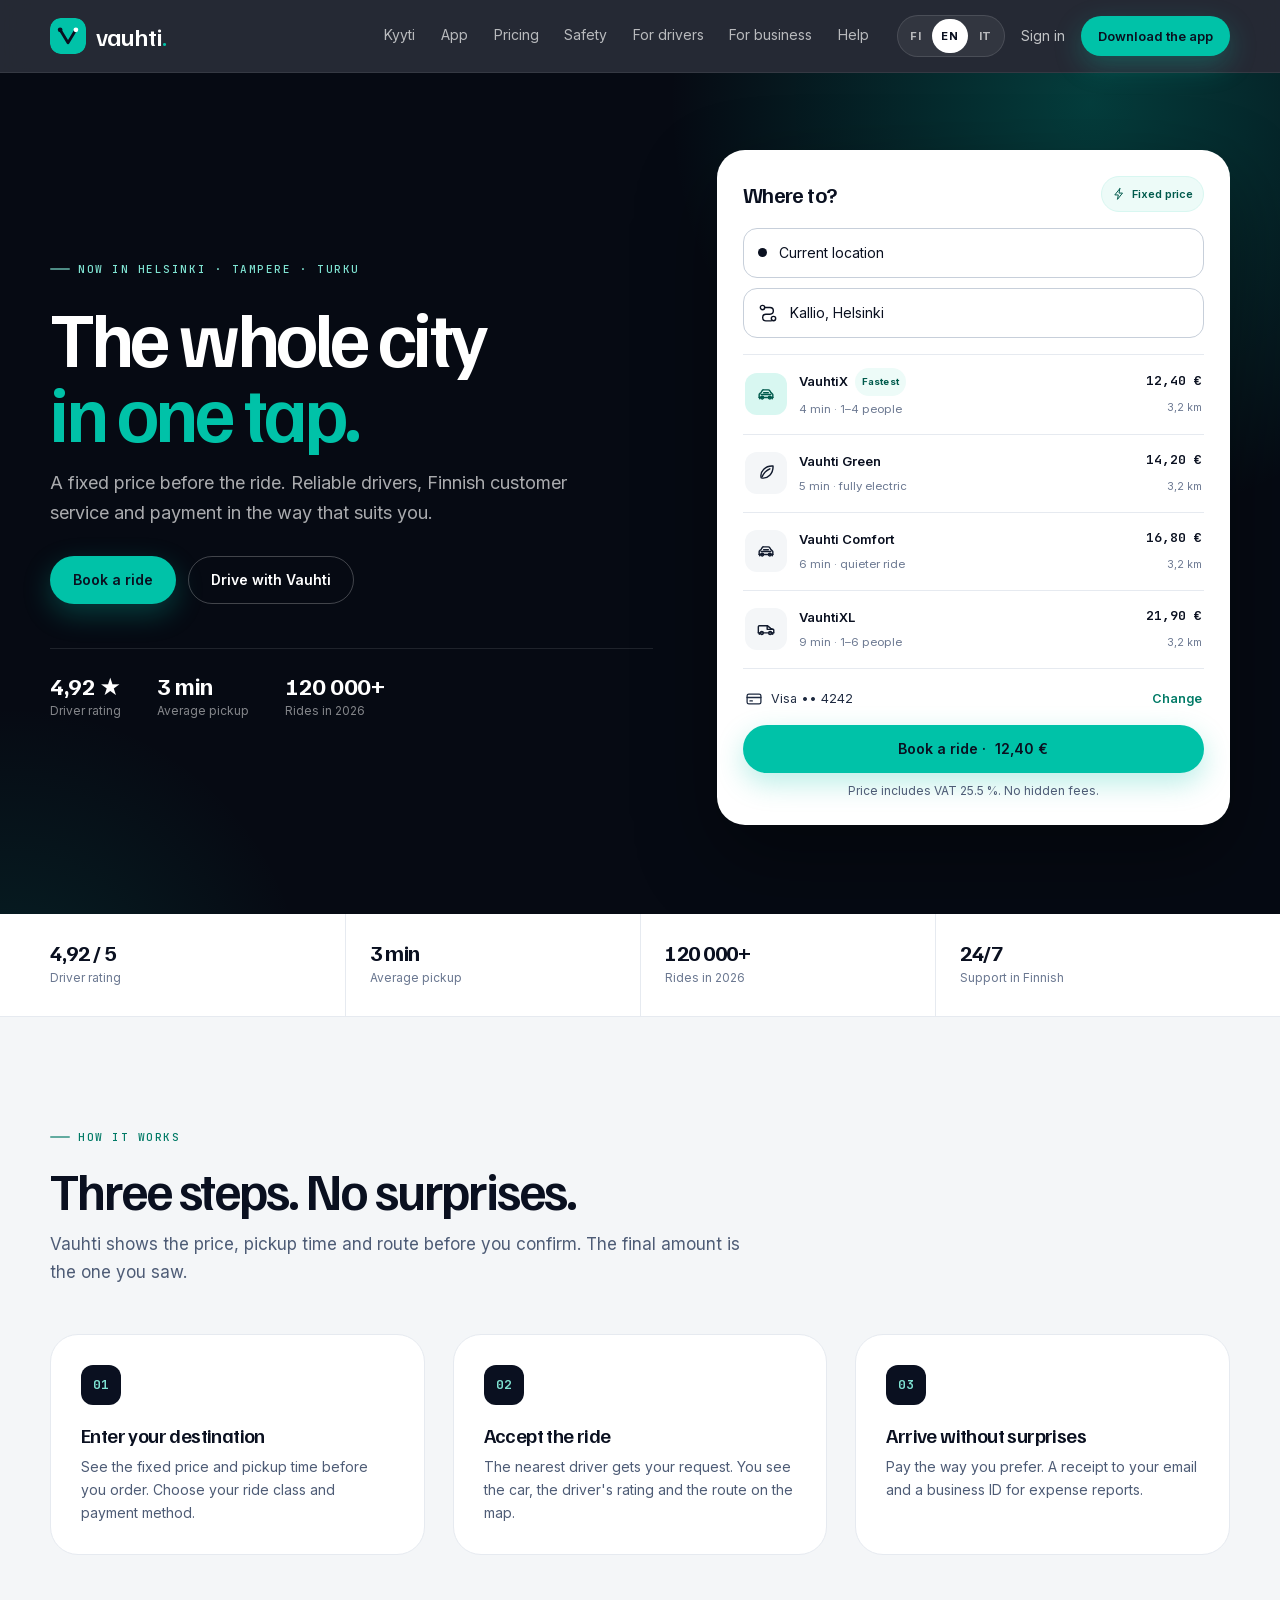
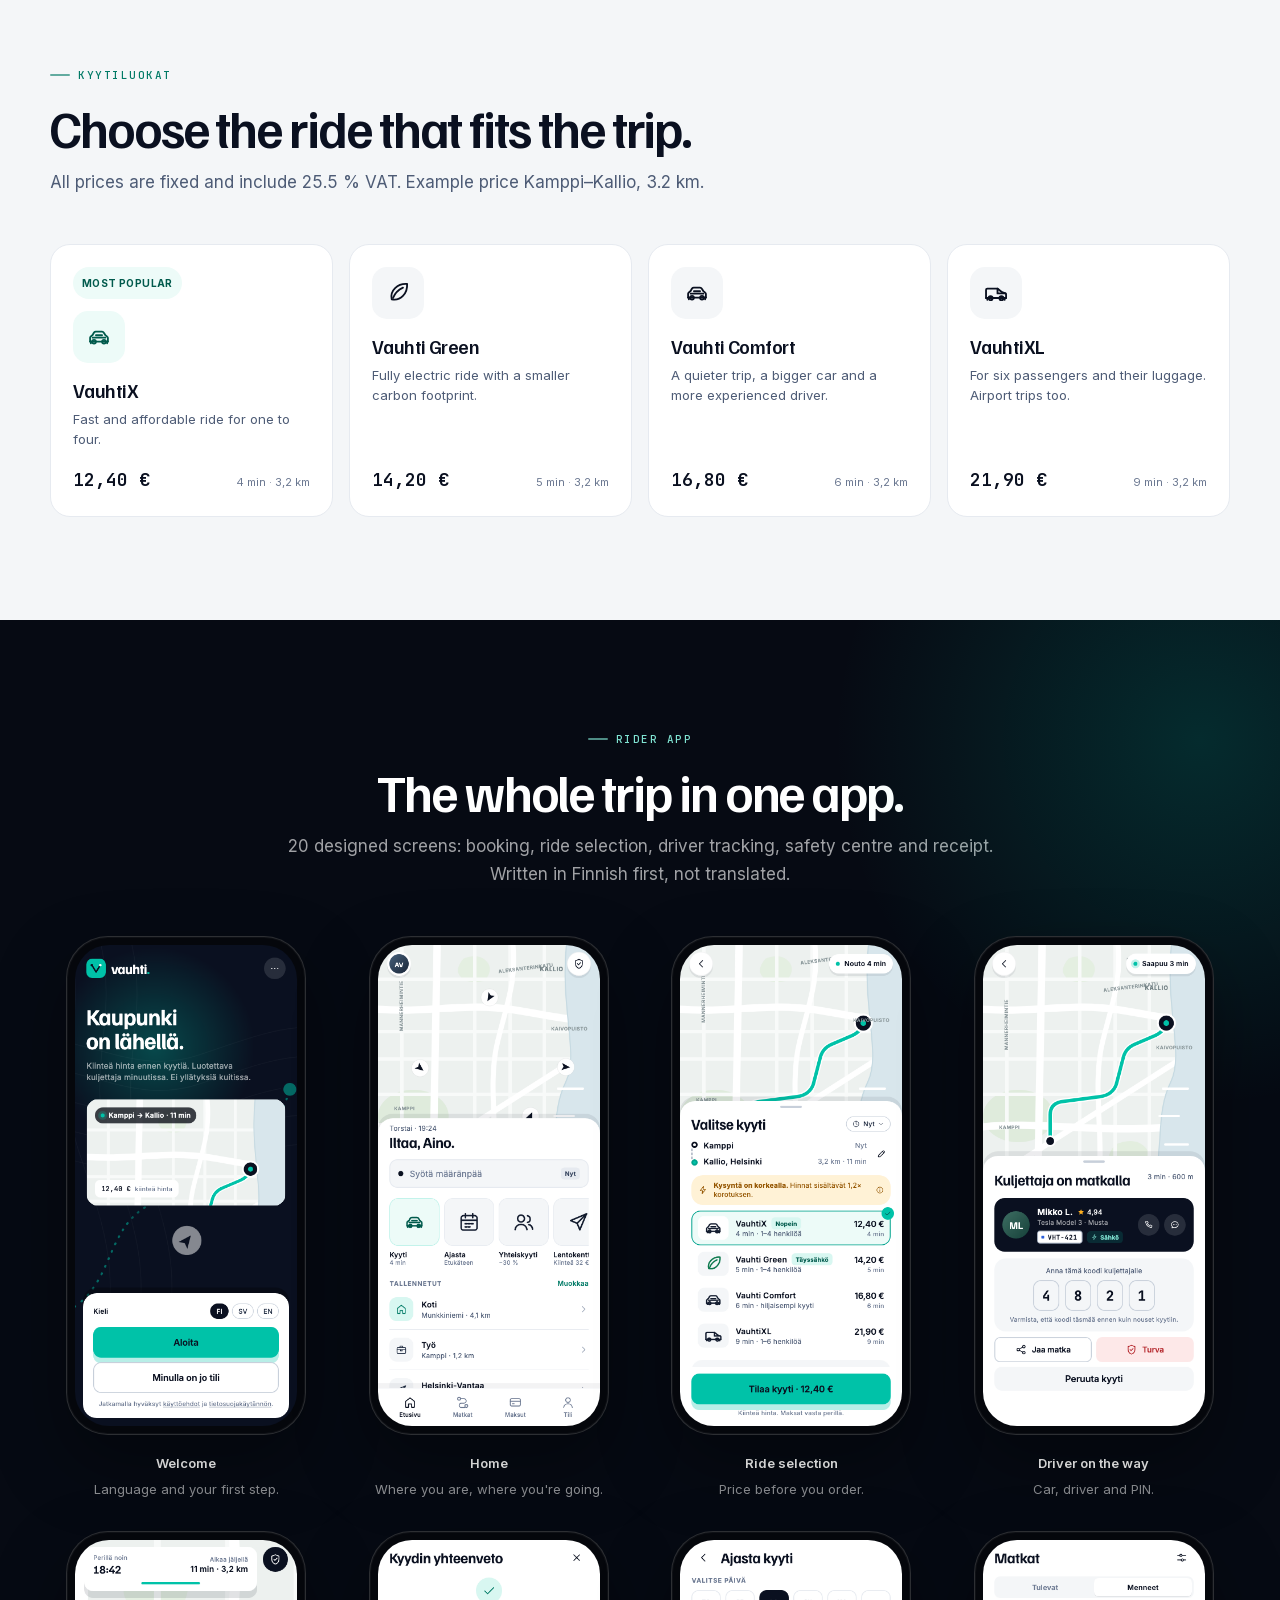
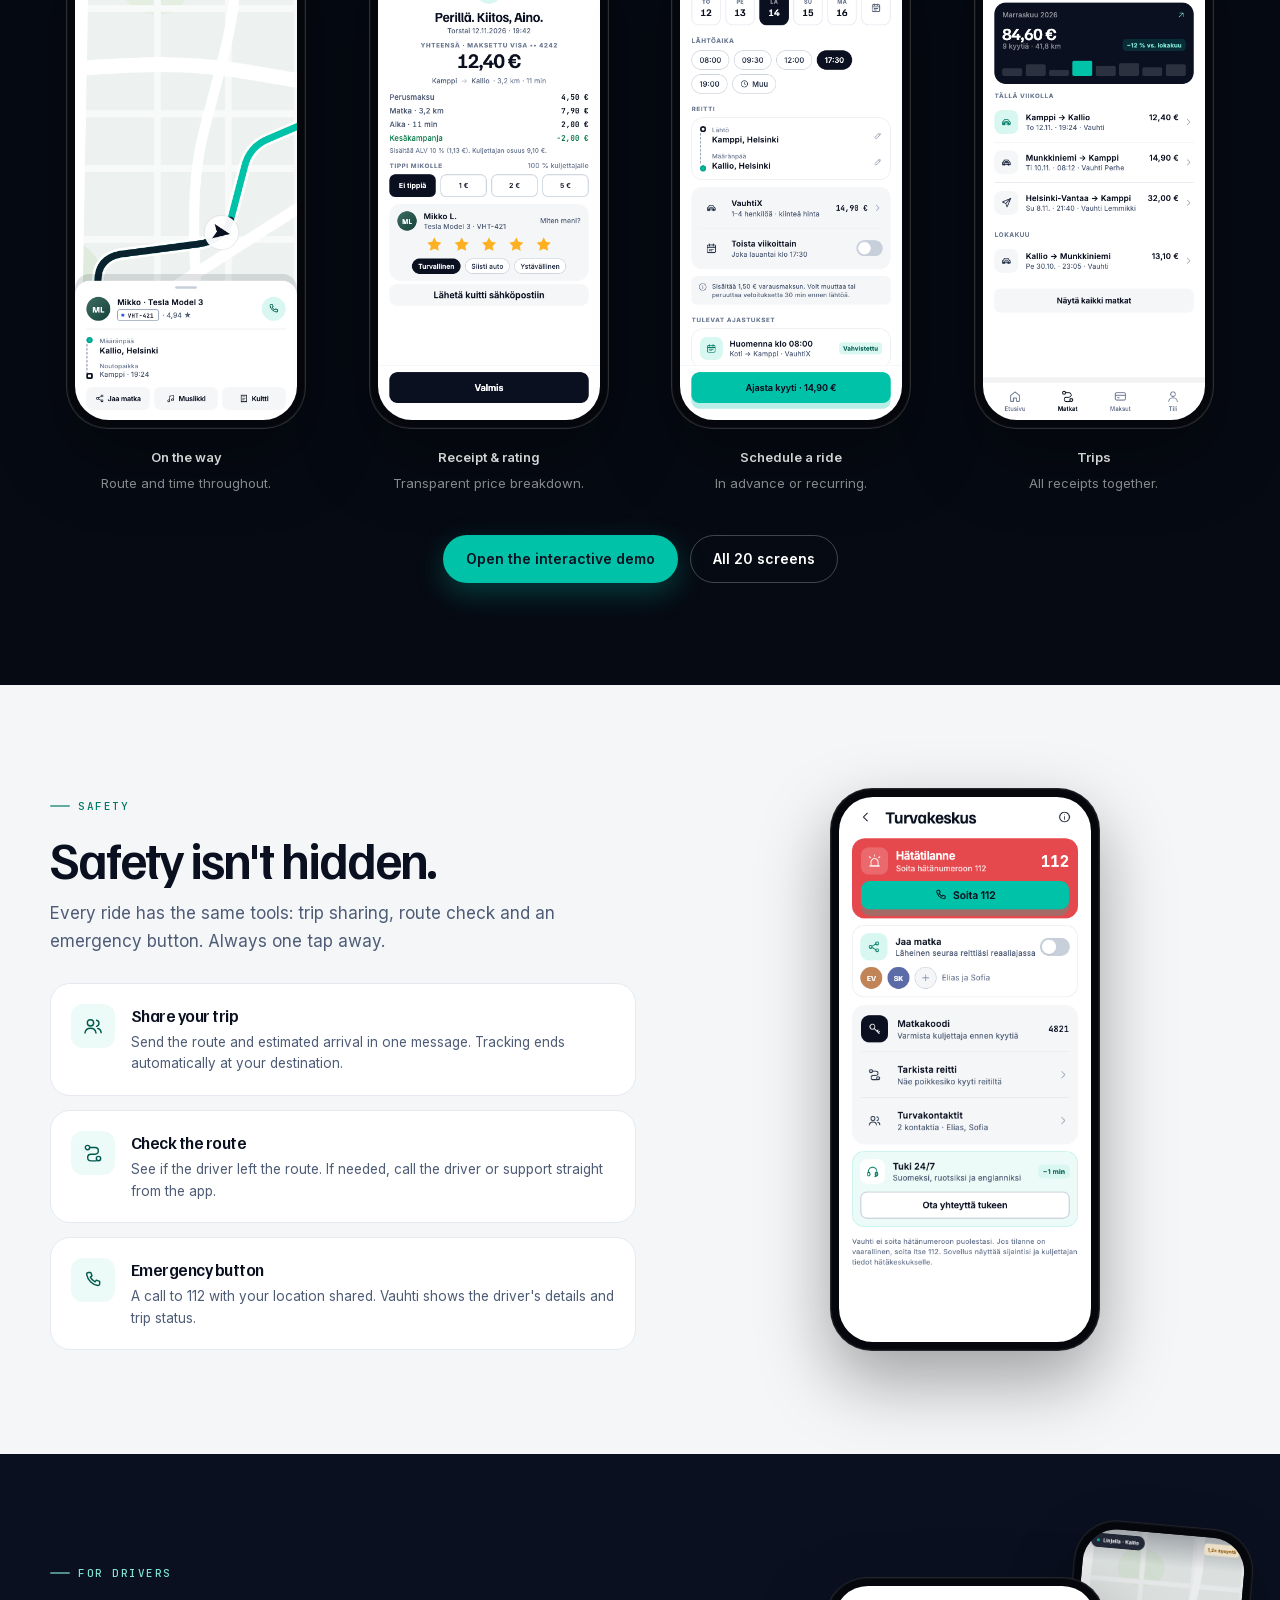
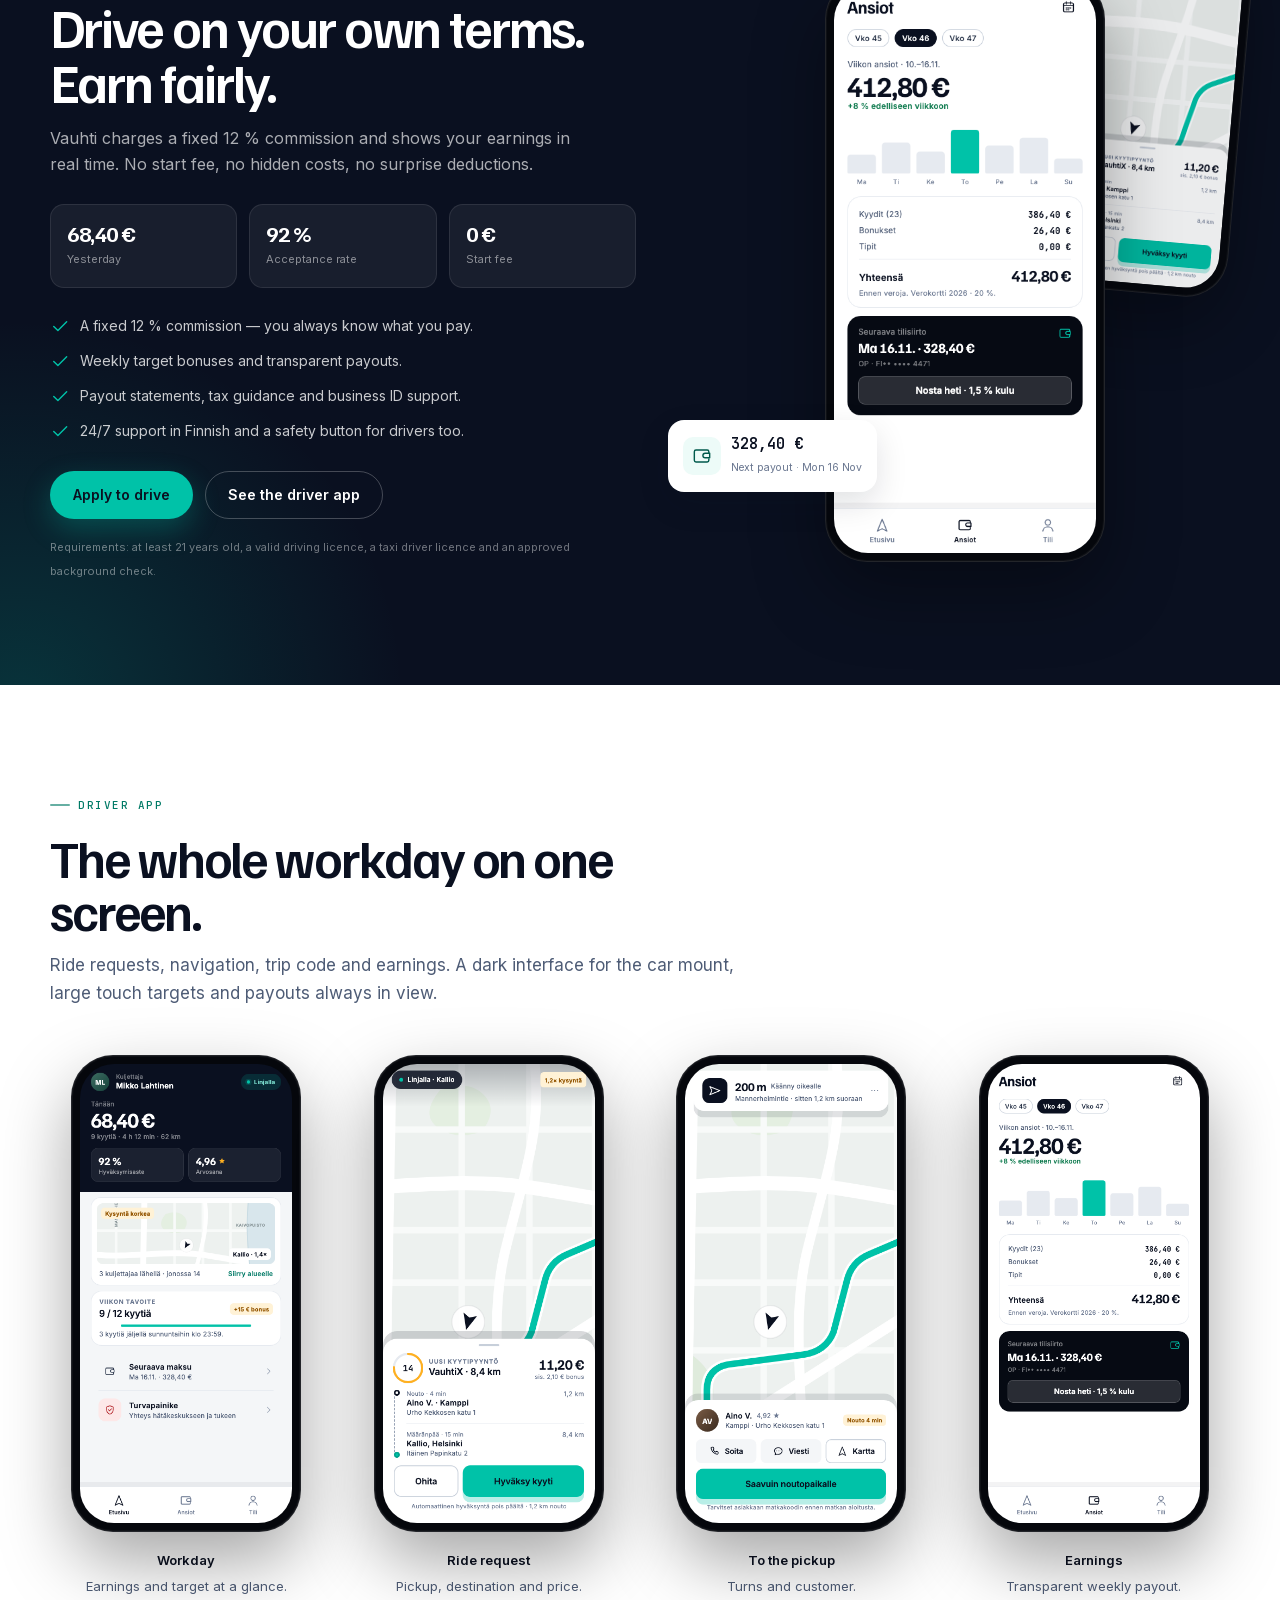
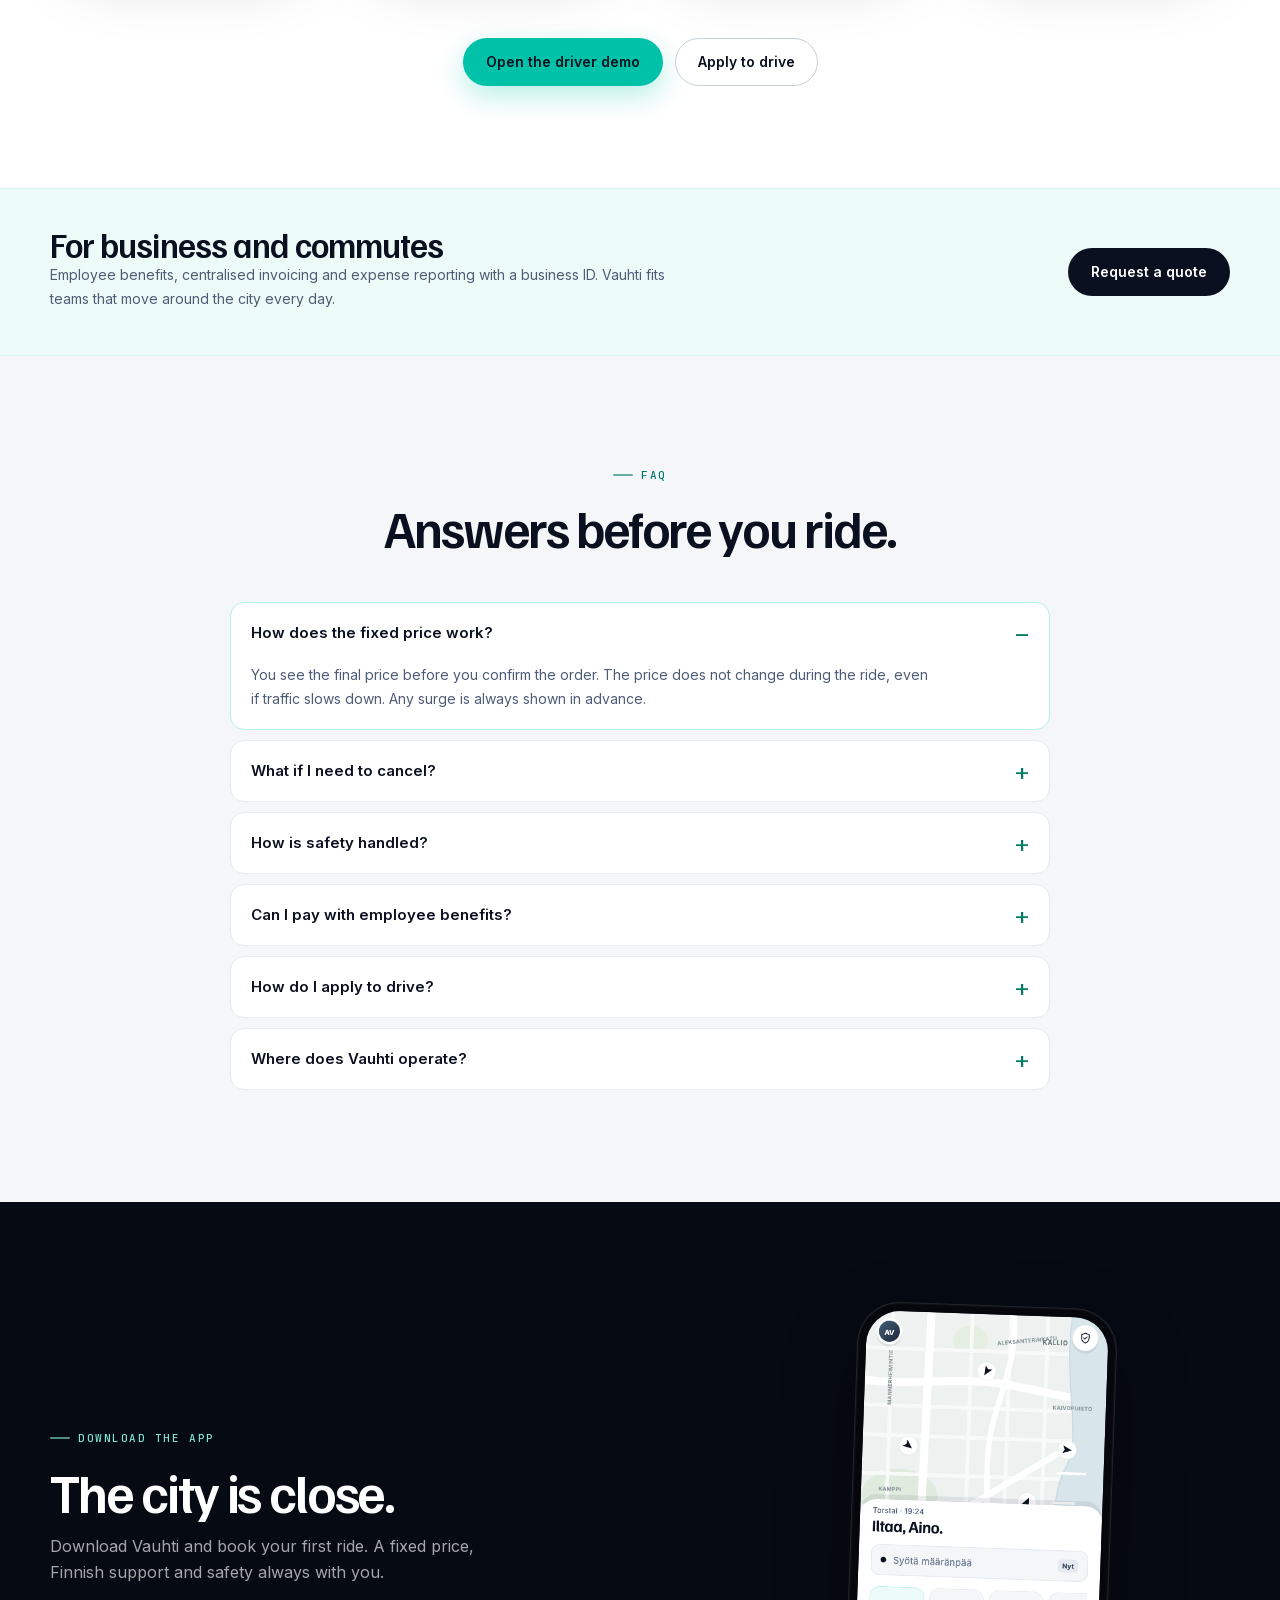
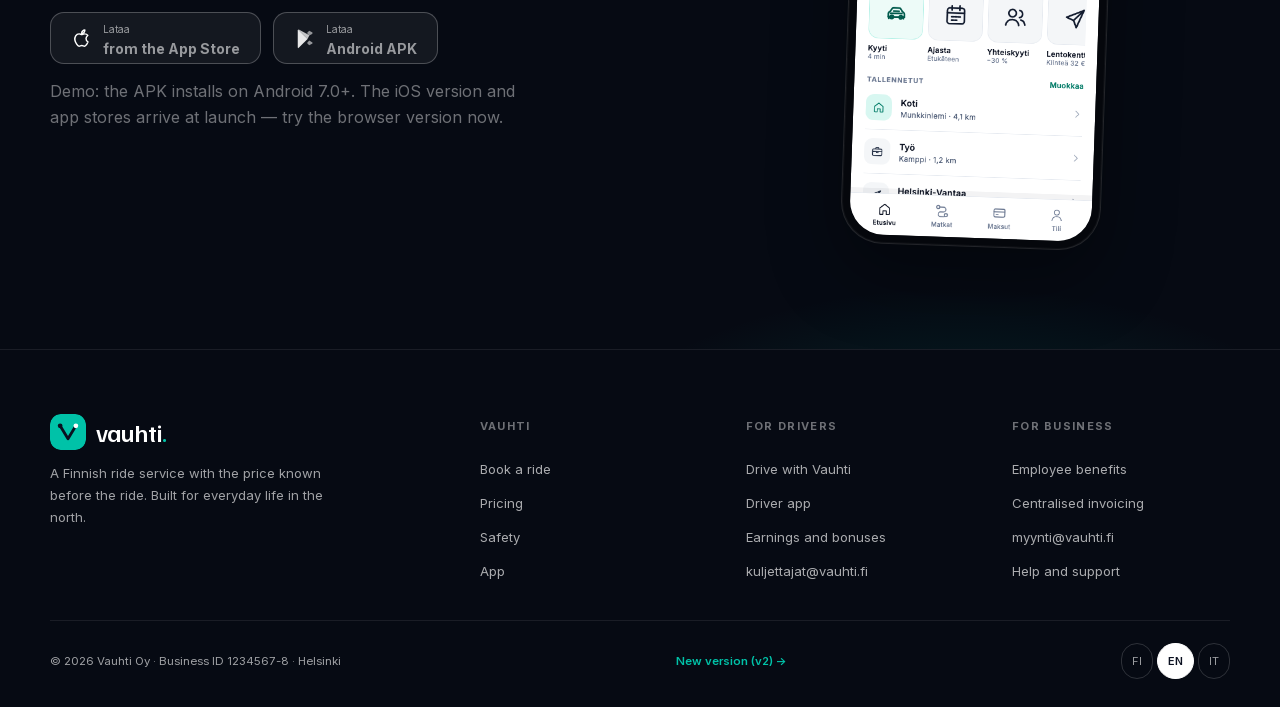
==== commit 3a55815d: "Make the first version multilingual and fix the logo jump Add real /en/ and /it/ pages for the first" ====
--- a/en/index.html
+++ b/en/index.html
@@ -1,32 +1,32 @@
 <!DOCTYPE html>
-<!-- Vauhti website, version 2 (translated). First draft: ../../website-v1/ -->
 <html lang="en">
 <head>
 <meta charset="utf-8">
 <meta name="viewport" content="width=device-width, initial-scale=1">
-<title>Vauhti — A fair way to book a taxi.</title>
-<meta name="description" content="Vauhti is a Finnish taxi service with a commission of just 5 %. A safe, fast and easy way to book a taxi. A fair way to drive one.">
+<title>Vauhti — The city is close.</title>
+<meta name="description" content="Vauhti is a Finnish ride service. A fixed price before the ride, reliable drivers and safety always with you. Book a ride or apply to drive.">
 <meta name="theme-color" content="#0A1020">
+<meta property="og:locale" content="en_GB">
+<meta property="og:locale:alternate" content="en_GB">
+<meta property="og:locale:alternate" content="it_IT">
 <meta property="og:type" content="website">
-<meta property="og:title" content="Vauhti — A fair way to book a taxi.">
-<meta property="og:description" content="The Finnish taxi industry has been on an unsustainable footing. Vauhti is the domestic, fair alternative: 5 % commission, drivers keep 95 %, and riders see a fixed price before the ride.">
-<meta property="og:image" content="../assets/shots/en/home.png">
+<meta property="og:title" content="Vauhti — The city is close.">
+<meta property="og:description" content="A fixed price before the ride, Finnish customer service and safety always with you. Meet the rider and driver apps.">
+<meta property="og:image" content="../assets/shots/home.png">
 <meta name="twitter:card" content="summary_large_image">
-<meta property="og:locale" content="en_GB">
-<meta property="og:locale:alternate" content="fi_FI">
-<meta property="og:locale:alternate" content="it_IT">
-<link rel="canonical" href="https://vauhti.fi/website/en/">
-<link rel="alternate" hreflang="fi" href="https://vauhti.fi/website/">
-<link rel="alternate" hreflang="en" href="https://vauhti.fi/website/en/">
-<link rel="alternate" hreflang="it" href="https://vauhti.fi/website/it/">
-<link rel="alternate" hreflang="x-default" href="https://vauhti.fi/website/">
+<link rel="canonical" href="https://vauhti-app.pages.dev/en/">
+<link rel="alternate" hreflang="fi" href="https://vauhti-app.pages.dev/">
+<link rel="alternate" hreflang="en" href="https://vauhti-app.pages.dev/en/">
+<link rel="alternate" hreflang="it" href="https://vauhti-app.pages.dev/it/">
+<link rel="alternate" hreflang="x-default" href="https://vauhti-app.pages.dev/">
 <link rel="icon" href="../assets/favicon.png" type="image/png" sizes="192x192">
 <link rel="apple-touch-icon" href="../assets/favicon.png">
 <link rel="stylesheet" href="../assets/fonts.css?v=1">
 <link rel="stylesheet" href="../assets/tokens.css?v=1">
-<link rel="stylesheet" href="../assets/site.css?v=6">
+<link rel="stylesheet" href="../assets/site.css?v=5">
+<style>.footer-bottom .v2-link{color:#00C2A8;text-decoration:none;font-weight:600}</style>
 </head>
-<body>
+<body id="top">
 <a class="skip-link" href="#main">Skip to content</a>
 
 <!-- Icon sprite (paths from the Vauhti icon set) -->
@@ -67,11 +67,6 @@
     <circle cx="9" cy="8.2" r="3.8"/><path d="M2.4 20.4c.5-3.6 3.3-5.8 6.6-5.8s6.1 2.2 6.6 5.8"/>
     <path d="M16.2 5.1a3.8 3.8 0 0 1 0 7.4M17.6 14.9c2.4.5 3.9 2.4 4.2 5.1"/>
   </symbol>
-  <symbol id="i-paw" viewBox="0 0 24 24" fill="none" stroke="currentColor" stroke-width="1.7" stroke-linecap="round" stroke-linejoin="round">
-    <ellipse cx="12" cy="16.4" rx="4.6" ry="3.6"/>
-    <circle cx="6.2" cy="11.6" r="1.7"/><circle cx="9.8" cy="8.4" r="1.7"/>
-    <circle cx="14.2" cy="8.4" r="1.7"/><circle cx="17.8" cy="11.6" r="1.7"/>
-  </symbol>
   <symbol id="i-card" viewBox="0 0 24 24" fill="none" stroke="currentColor" stroke-width="1.7" stroke-linecap="round" stroke-linejoin="round">
     <rect x="2.8" y="5.4" width="18.4" height="13.2" rx="2.4"/><path d="M2.8 10h18.4"/><path d="M6.6 14.6h3.2"/>
   </symbol>
@@ -93,7 +88,7 @@
   </symbol>
 </svg>
 
-<header class="site-header" id="top" data-open="false">
+<header class="site-header" data-open="false">
   <div class="wrap nav">
     <a class="brand" href="#top" aria-label="Vauhti home">
       <svg class="brand-mark" viewBox="0 0 64 64" aria-hidden="true">
@@ -105,9 +100,9 @@
     </a>
 
     <nav class="nav-links" aria-label="Main menu">
-      <a href="#kyyti">Ride</a>
-      <a href="#reiluus">Fairness</a>
-      <a href="#hinnat">Ride classes</a>
+      <a href="#kyyti">Kyyti</a>
+      <a href="#sovellus">App</a>
+      <a href="#hinnat">Pricing</a>
       <a href="#turvallisuus">Safety</a>
       <a href="#kuljettajalle">For drivers</a>
       <a href="#yrityksille">For business</a>
@@ -135,17 +130,17 @@
   <section class="hero" id="kyyti">
     <div class="wrap hero-grid">
       <div class="hero-copy">
-        <span class="eyebrow on-dark" data-cms="kyyti_a_finnish_taxi_service_5_commission">A Finnish taxi service · 5 % commission</span>
-        <h1 data-cms="kyyti_a_fair_way_to_book_a_taxi">A fair way<br><em>to book a taxi.</em></h1>
-        <p class="hero-sub" data-cms="kyyti_the_finnish_taxi_industry_has_been_on_an_unsus">The Finnish taxi industry has been on an unsustainable footing. Vauhti is the domestic, fair alternative: a safe, fast and easy way to book a taxi — and a fair way to drive one. Drivers pay just 5&nbsp;% commission.</p>
+        <span class="eyebrow on-dark" data-cms="kyyti_now_in_helsinki_tampere_turku">Now in Helsinki · Tampere · Turku</span>
+        <h1 data-cms="kyyti_the_whole_city_in_one_tap">The whole city<br><em>in one tap.</em></h1>
+        <p class="hero-sub" data-cms="kyyti_a_fixed_price_before_the_ride_reliable_drivers">A fixed price before the ride. Reliable drivers, Finnish customer service and payment in the way that suits you.</p>
         <div class="hero-actions">
           <a class="btn btn-primary" href="#kyyti">Book a ride</a>
           <a class="btn btn-ghost" href="#kuljettajalle">Drive with Vauhti</a>
         </div>
         <div class="hero-stats">
-          <div><b>5 %</b><span>Commission</span></div>
+          <div><b>4,92 ★</b><span>Driver rating</span></div>
           <div><b>3 min</b><span>Average pickup</span></div>
-          <div><b>4,92 ★</b><span>Driver rating</span></div>
+          <div><b>120 000+</b><span>Rides in 2026</span></div>
         </div>
       </div>
 
@@ -167,18 +162,23 @@
         <div class="ride-list" role="group" aria-label="Ride class">
           <button class="ride-option" type="button" data-price="12,40 €" aria-pressed="true">
             <span class="veh"><svg class="ico" aria-hidden="true"><use href="#i-car"/></svg></span>
-            <span class="grow"><span class="name">Vauhti</span><span class="ride-fastest">Fastest</span><span class="meta">4 min · 1–4 people</span></span>
+            <span class="grow"><span class="name">VauhtiX</span><span class="meta">4 min · 1–4 people</span></span>
             <span class="price"><b>12,40 €</b><span>3,2 km</span></span>
           </button>
-          <button class="ride-option" type="button" data-price="15,80 €" aria-pressed="false">
-            <span class="veh"><svg class="ico" aria-hidden="true"><use href="#i-users"/></svg></span>
-            <span class="grow"><span class="name">Vauhti Perhe</span><span class="meta">6 min · child seat</span></span>
-            <span class="price"><b>15,80 €</b><span>3,2 km</span></span>
+          <button class="ride-option" type="button" data-price="14,20 €" aria-pressed="false">
+            <span class="veh"><svg class="ico" aria-hidden="true"><use href="#i-leaf"/></svg></span>
+            <span class="grow"><span class="name">Vauhti Green</span><span class="meta">5 min · fully electric</span></span>
+            <span class="price"><b>14,20 €</b><span>3,2 km</span></span>
           </button>
-          <button class="ride-option" type="button" data-price="14,60 €" aria-pressed="false">
-            <span class="veh"><svg class="ico" aria-hidden="true"><use href="#i-paw"/></svg></span>
-            <span class="grow"><span class="name">Vauhti Lemmikki</span><span class="meta">5 min · pet friendly</span></span>
-            <span class="price"><b>14,60 €</b><span>3,2 km</span></span>
+          <button class="ride-option" type="button" data-price="16,80 €" aria-pressed="false">
+            <span class="veh"><svg class="ico" aria-hidden="true"><use href="#i-car"/></svg></span>
+            <span class="grow"><span class="name">Vauhti Comfort</span><span class="meta">6 min · quieter ride</span></span>
+            <span class="price"><b>16,80 €</b><span>3,2 km</span></span>
+          </button>
+          <button class="ride-option" type="button" data-price="21,90 €" aria-pressed="false">
+            <span class="veh"><svg class="ico" aria-hidden="true"><use href="#i-van"/></svg></span>
+            <span class="grow"><span class="name">VauhtiXL</span><span class="meta">9 min · 1–6 people</span></span>
+            <span class="price"><b>21,90 €</b><span>3,2 km</span></span>
           </button>
         </div>
 
@@ -196,42 +196,14 @@
   <!-- ================= TRUST ================= -->
   <div class="trust-strip" aria-label="Vauhti in numbers">
     <div class="wrap trust-grid">
-      <div class="trust-item"><b>95 %</b><span>Stays with the driver</span></div>
-      <div class="trust-item"><b>0 €</b><span>Start fee</span></div>
-      <div class="trust-item"><b>3</b><span>Clear ride classes</span></div>
+      <div class="trust-item"><b>4,92 / 5</b><span>Driver rating</span></div>
+      <div class="trust-item"><b>3 min</b><span>Average pickup</span></div>
+      <div class="trust-item"><b>120 000+</b><span>Rides in 2026</span></div>
       <div class="trust-item"><b>24/7</b><span>Support in Finnish</span></div>
     </div>
   </div>
 
-  <!-- ================= FAIR ALTERNATIVE ================= -->
-  <section class="section fair" id="reiluus">
-    <div class="wrap fair-grid">
-      <div class="fair-copy">
-        <span class="eyebrow on-dark" data-cms="reiluus_the_fair_alternative">The fair alternative</span>
-        <h2 data-cms="reiluus_the_taxi_industry_has_been_on_an_unsustainable">The taxi industry has been<br><em>on an unsustainable footing.</em></h2>
-        <p class="lead" data-cms="reiluus_vauhti_brings_a_fair_alternative_to_the_market">Vauhti brings a fair alternative to the market: a domestic service with a commission of just 5 %. Drivers keep 95 % of every ride.</p>
-        <p class="fair-claim" data-cms="reiluus_a_safe_fast_and_easy_way_to_book_a_taxi_a_fair">A safe, fast and easy way to book a taxi.<br><span>A fair way to drive one.</span></p>
-        <div class="hero-actions">
-          <a class="btn btn-primary" href="../demo/?screen=/home">Book a ride</a>
-          <a class="btn btn-ghost" href="#kuljettajalle">Become a driver</a>
-        </div>
-      </div>
-
-      <div class="fair-panel" aria-label="Where the fare goes">
-        <div class="fair-panel-head">
-          <span class="tiny">Example: a €20 ride</span>
-          <b>Where does the money go?</b>
-        </div>
-        <div class="fair-split" aria-hidden="true"><span></span></div>
-        <div class="fair-rows">
-          <div class="fair-row"><span>To the driver</span><b>19,00 €</b></div>
-          <div class="fair-row"><span>Vauhti · 5 %</span><b>1,00 €</b></div>
-          <div class="fair-row muted"><span>Start fee</span><b>0,00 €</b></div>
-        </div>
-        <p class="fair-note" data-cms="reiluus_no_hidden_fees_no_surprise_deductions_drivers">No hidden fees. No surprise deductions. Drivers keep 95 % of every ride.</p>
-      </div>
-    </div>
-  </section>
+  <!-- ================= HOW IT WORKS ================= -->
   <section class="section" id="nain-se-toimii">
     <div class="wrap">
       <div class="section-head">
@@ -263,29 +235,35 @@
   <section class="section" id="hinnat" style="padding-top:0">
     <div class="wrap">
       <div class="section-head">
-        <span class="eyebrow" data-cms="hinnat_ride_classes">Ride classes</span>
+        <span class="eyebrow" data-cms="hinnat_kyytiluokat">Kyytiluokat</span>
         <h2 data-cms="hinnat_choose_the_ride_that_fits_the_trip">Choose the ride that fits the trip.</h2>
-        <p data-cms="hinnat_three_clear_options_all_prices_are_fixed_and_i">Three clear options. All prices are fixed and include 25.5 % VAT. Example price Kamppi–Kallio, 3.2 km.</p>
+        <p data-cms="hinnat_all_prices_are_fixed_and_include_25_5_vat_exam">All prices are fixed and include 25.5 % VAT. Example price Kamppi–Kallio, 3.2 km.</p>
       </div>
       <div class="classes">
         <article class="class-card highlight">
           <span class="tag">Most popular</span>
           <span class="veh"><svg class="ico" style="width:26px;height:26px" aria-hidden="true"><use href="#i-car"/></svg></span>
-          <h3 data-cms="hinnat_vauhti">Vauhti</h3>
-          <p data-cms="hinnat_fast_and_affordable_everyday_ride_1_4_people">Fast and affordable everyday ride. 1–4 people.</p>
+          <h3 data-cms="hinnat_vauhtix">VauhtiX</h3>
+          <p data-cms="hinnat_fast_and_affordable_ride_for_one_to_four">Fast and affordable ride for one to four.</p>
           <div class="price"><b>12,40 €</b><span>4 min · 3,2 km</span></div>
         </article>
         <article class="class-card">
-          <span class="veh"><svg class="ico" style="width:26px;height:26px" aria-hidden="true"><use href="#i-users"/></svg></span>
-          <h3 data-cms="hinnat_vauhti_perhe">Vauhti Perhe</h3>
-          <p data-cms="hinnat_a_roomy_ride_for_the_whole_family_child_seat_o">A roomy ride for the whole family. Child seat on request.</p>
-          <div class="price"><b>15,80 €</b><span>6 min · 3,2 km</span></div>
+          <span class="veh"><svg class="ico" style="width:26px;height:26px" aria-hidden="true"><use href="#i-leaf"/></svg></span>
+          <h3 data-cms="hinnat_vauhti_green">Vauhti Green</h3>
+          <p data-cms="hinnat_fully_electric_ride_with_a_smaller_carbon_foot">Fully electric ride with a smaller carbon footprint.</p>
+          <div class="price"><b>14,20 €</b><span>5 min · 3,2 km</span></div>
         </article>
         <article class="class-card">
-          <span class="veh"><svg class="ico" style="width:26px;height:26px" aria-hidden="true"><use href="#i-paw"/></svg></span>
-          <h3 data-cms="hinnat_vauhti_lemmikki">Vauhti Lemmikki</h3>
-          <p data-cms="hinnat_your_pet_travels_with_you_cover_and_leash_read">Your pet travels with you. Cover and leash ready.</p>
-          <div class="price"><b>14,60 €</b><span>5 min · 3,2 km</span></div>
+          <span class="veh"><svg class="ico" style="width:26px;height:26px" aria-hidden="true"><use href="#i-car"/></svg></span>
+          <h3 data-cms="hinnat_vauhti_comfort">Vauhti Comfort</h3>
+          <p data-cms="hinnat_a_quieter_trip_a_bigger_car_and_a_more_experie">A quieter trip, a bigger car and a more experienced driver.</p>
+          <div class="price"><b>16,80 €</b><span>6 min · 3,2 km</span></div>
+        </article>
+        <article class="class-card">
+          <span class="veh"><svg class="ico" style="width:26px;height:26px" aria-hidden="true"><use href="#i-van"/></svg></span>
+          <h3 data-cms="hinnat_vauhtixl">VauhtiXL</h3>
+          <p data-cms="hinnat_for_six_passengers_and_their_luggage_airport_t">For six passengers and their luggage. Airport trips too.</p>
+          <div class="price"><b>21,90 €</b><span>9 min · 3,2 km</span></div>
         </article>
       </div>
     </div>
@@ -302,42 +280,42 @@
 
       <div class="shot-grid">
         <figure class="shot-item">
-          <div class="phone"><img src="../assets/shots/en/welcome.png" alt="Vauhti app welcome screen with language selection"></div>
+          <div class="phone"><img src="../assets/shots/welcome.png" alt="Vauhti app welcome screen with language selection"></div>
           <figcaption><b>Welcome</b>Language and your first step.</figcaption>
         </figure>
         <figure class="shot-item">
-          <div class="phone"><img src="../assets/shots/en/home.png" alt="Vauhti app home: destination, services and saved addresses"></div>
+          <div class="phone"><img src="../assets/shots/home.png" alt="Vauhti app home: destination, services and saved addresses"></div>
           <figcaption><b>Home</b>Where you are, where you're going.</figcaption>
         </figure>
         <figure class="shot-item">
-          <div class="phone"><img src="../assets/shots/en/options.png" alt="Ride selection: Vauhti, Vauhti Perhe and Vauhti Lemmikki with fixed prices"></div>
+          <div class="phone"><img src="../assets/shots/options.png" alt="Ride selection: VauhtiX, Green, Comfort and XL with fixed prices"></div>
           <figcaption><b>Ride selection</b>Price before you order.</figcaption>
         </figure>
         <figure class="shot-item">
-          <div class="phone"><img src="../assets/shots/en/found.png" alt="Driver on the way: car, plate and PIN"></div>
+          <div class="phone"><img src="../assets/shots/found.png" alt="Driver on the way: car, plate and PIN"></div>
           <figcaption><b>Driver on the way</b>Car, driver and PIN.</figcaption>
         </figure>
         <figure class="shot-item">
-          <div class="phone"><img src="../assets/shots/en/ride.png" alt="In-ride view: route on the map, time and safety tools"></div>
+          <div class="phone"><img src="../assets/shots/ride.png" alt="In-ride view: route on the map, time and safety tools"></div>
           <figcaption><b>On the way</b>Route and time throughout.</figcaption>
         </figure>
         <figure class="shot-item">
-          <div class="phone"><img src="../assets/shots/en/receipt.png" alt="Receipt and rating: price breakdown, tip and driver rating"></div>
+          <div class="phone"><img src="../assets/shots/receipt.png" alt="Receipt and rating: price breakdown, tip and driver rating"></div>
           <figcaption><b>Receipt &amp; rating</b>Transparent price breakdown.</figcaption>
         </figure>
         <figure class="shot-item">
-          <div class="phone"><img src="../assets/shots/en/scheduled.png" alt="Schedule a ride: day, time and recurring ride"></div>
+          <div class="phone"><img src="../assets/shots/scheduled.png" alt="Schedule a ride: day, time and recurring ride"></div>
           <figcaption><b>Schedule a ride</b>In advance or recurring.</figcaption>
         </figure>
         <figure class="shot-item">
-          <div class="phone"><img src="../assets/shots/en/trips.png" alt="Trip history: monthly spend and past trips"></div>
+          <div class="phone"><img src="../assets/shots/trips.png" alt="Trip history: monthly spend and past trips"></div>
           <figcaption><b>Trips</b>All receipts together.</figcaption>
         </figure>
       </div>
 
       <div class="showcase-cta">
         <a class="btn btn-primary" href="../demo/?screen=/home">Open the interactive demo</a>
-        <a class="btn btn-ghost" href="../demo/?screen=/index">All 20 screens</a>
+        <a class="btn btn-ghost" href="../index.html#rider">All 20 screens</a>
       </div>
     </div>
   </section>
@@ -367,7 +345,7 @@
         </div>
       </div>
       <div class="safety-media">
-        <div class="phone"><img src="../assets/shots/en/safety.png" alt="Safety centre: emergency, trip sharing, trip code and safety contacts"></div>
+        <div class="phone"><img src="../assets/shots/safety.png" alt="Safety centre: emergency, trip sharing, trip code and safety contacts"></div>
       </div>
     </div>
   </section>
@@ -377,32 +355,32 @@
     <div class="wrap driver-grid">
       <div>
         <span class="eyebrow on-dark" data-cms="kuljettajalle_for_drivers">For drivers</span>
-        <h2 data-cms="kuljettajalle_a_fair_way_to_drive_a_taxi">A fair way<br><em>to drive a taxi.</em></h2>
-        <p class="lead" data-cms="kuljettajalle_vauhti_is_a_finnish_service_with_a_commission">Vauhti is a Finnish service with a commission of just 5 % — you keep 95 % of every ride.</p>
+        <h2 data-cms="kuljettajalle_drive_on_your_own_terms_earn_fairly">Drive on your own terms.<br>Earn fairly.</h2>
+        <p class="lead" data-cms="kuljettajalle_vauhti_charges_a_fixed_12_commission_and_shows">Vauhti charges a fixed 12 % commission and shows your earnings in real time. No start fee, no hidden costs, no surprise deductions.</p>
 
         <div class="driver-stats">
-          <div class="driver-stat"><b>5 %</b><span>Commission</span></div>
-          <div class="driver-stat"><b>95 %</b><span>To the driver</span></div>
+          <div class="driver-stat"><b>68,40 €</b><span>Yesterday</span></div>
+          <div class="driver-stat"><b>92 %</b><span>Acceptance rate</span></div>
           <div class="driver-stat"><b>0 €</b><span>Start fee</span></div>
         </div>
 
         <ul class="benefits">
-          <li><svg class="ico" aria-hidden="true"><use href="#i-check"/></svg> Just a 5 % commission — no start fee and no hidden deductions.</li>
-          <li><svg class="ico" aria-hidden="true"><use href="#i-check"/></svg> 95 % of every ride stays with you.</li>
+          <li><svg class="ico" aria-hidden="true"><use href="#i-check"/></svg> A fixed 12 % commission — you always know what you pay.</li>
           <li><svg class="ico" aria-hidden="true"><use href="#i-check"/></svg> Weekly target bonuses and transparent payouts.</li>
+          <li><svg class="ico" aria-hidden="true"><use href="#i-check"/></svg> Payout statements, tax guidance and business ID support.</li>
           <li><svg class="ico" aria-hidden="true"><use href="#i-check"/></svg> 24/7 support in Finnish and a safety button for drivers too.</li>
         </ul>
 
         <div class="hero-actions">
-          <a class="btn btn-primary" href="mailto:kuljettajat@vauhti.fi?subject=Vauhti%20driver%20application">Apply to drive</a>
+          <a class="btn btn-primary" href="mailto:kuljettajat@vauhti.fi?subject=Hakemus%20Vauhti-kuljettajaksi">Apply to drive</a>
           <a class="btn btn-ghost" href="../demo/?screen=/driver-home">See the driver app</a>
         </div>
         <p class="driver-note" data-cms="kuljettajalle_requirements_at_least_21_years_old_a_valid_dri">Requirements: at least 21 years old, a valid driving licence, a taxi driver licence and an approved background check.</p>
       </div>
 
       <div class="driver-media">
-        <div class="phone driver-phone-back"><img src="../assets/shots/en/driver-offer.png" alt="Incoming ride request for the driver" ></div>
-        <div class="phone"><img src="../assets/shots/en/driver-earnings.png" alt="Driver app: weekly earnings, bonuses and next payout"></div>
+        <div class="phone driver-phone-back"><img src="../assets/shots/driver-offer.png" alt="Incoming ride request for the driver" ></div>
+        <div class="phone"><img src="../assets/shots/driver-earnings.png" alt="Driver app: weekly earnings, bonuses and next payout"></div>
         <div class="driver-float">
           <span class="lead" style="width:38px;height:38px;border-radius:10px;display:grid;place-items:center;background:var(--brand-50);color:var(--brand-800)"><svg class="ico" aria-hidden="true"><use href="#i-wallet"/></svg></span>
           <div><b>328,40 €</b><span>Next payout · Mon 16 Nov</span></div>
@@ -422,26 +400,26 @@
 
       <div class="shot-grid driver-shots">
         <figure class="shot-item">
-          <div class="phone"><img src="../assets/shots/en/driver-home.png" alt="Driver home: daily earnings, acceptance rate and weekly target"></div>
+          <div class="phone"><img src="../assets/shots/driver-home.png" alt="Driver home: daily earnings, acceptance rate and weekly target"></div>
           <figcaption><b>Workday</b>Earnings and target at a glance.</figcaption>
         </figure>
         <figure class="shot-item">
-          <div class="phone"><img src="../assets/shots/en/driver-offer.png" alt="Incoming ride request: pickup, destination, price and accept"></div>
+          <div class="phone"><img src="../assets/shots/driver-offer.png" alt="Incoming ride request: pickup, destination, price and accept"></div>
           <figcaption><b>Ride request</b>Pickup, destination and price.</figcaption>
         </figure>
         <figure class="shot-item">
-          <div class="phone"><img src="../assets/shots/en/driver-nav.png" alt="Navigation to pickup: next turn, distance and customer details"></div>
+          <div class="phone"><img src="../assets/shots/driver-nav.png" alt="Navigation to pickup: next turn, distance and customer details"></div>
           <figcaption><b>To the pickup</b>Turns and customer.</figcaption>
         </figure>
         <figure class="shot-item">
-          <div class="phone"><img src="../assets/shots/en/driver-earnings.png" alt="Earnings: weekly payout, bonuses, tips and next payment"></div>
+          <div class="phone"><img src="../assets/shots/driver-earnings.png" alt="Earnings: weekly payout, bonuses, tips and next payment"></div>
           <figcaption><b>Earnings</b>Transparent weekly payout.</figcaption>
         </figure>
       </div>
 
       <div class="showcase-cta">
         <a class="btn btn-primary" href="../demo/?screen=/driver-home">Open the driver demo</a>
-        <a class="btn btn-outline" href="mailto:kuljettajat@vauhti.fi?subject=Vauhti%20driver%20application">Apply to drive</a>
+        <a class="btn btn-outline" href="mailto:kuljettajat@vauhti.fi?subject=Hakemus%20Vauhti-kuljettajaksi">Apply to drive</a>
       </div>
     </div>
   </section>
@@ -468,14 +446,6 @@
         <details open>
           <summary data-cms="ukk_how_does_the_fixed_price_work">How does the fixed price work?</summary>
           <p data-cms="ukk_you_see_the_final_price_before_you_confirm_the">You see the final price before you confirm the order. The price does not change during the ride, even if traffic slows down. Any surge is always shown in advance.</p>
-        </details>
-        <details>
-          <summary data-cms="ukk_how_much_commission_does_vauhti_take">How much commission does Vauhti take?</summary>
-          <p data-cms="ukk_just_5_drivers_keep_95_of_every_ride_the_start">Just 5 %. Drivers keep 95 % of every ride. The start fee is €0 and there are no hidden deductions.</p>
-        </details>
-        <details>
-          <summary data-cms="ukk_which_ride_classes_are_available">Which ride classes are available?</summary>
-          <p data-cms="ukk_vauhti_vauhti_perhe_and_vauhti_lemmikki_vauhti">Vauhti, Vauhti Perhe and Vauhti Lemmikki. Vauhti is the fast everyday ride, Perhe is a roomy ride with a child seat, and Lemmikki takes your pet along.</p>
         </details>
         <details>
           <summary data-cms="ukk_what_if_i_need_to_cancel">What if I need to cancel?</summary>
@@ -507,21 +477,21 @@
       <div>
         <span class="eyebrow on-dark" data-cms="lataa_download_the_app">Download the app</span>
         <h2 data-cms="lataa_the_city_is_close">The city is close.</h2>
-        <p data-cms="lataa_download_vauhti_and_book_your_first_ride_a_fix">Download Vauhti and book your first ride. A fixed price before the ride, Finnish support and a fair 5 % commission.</p>
+        <p data-cms="lataa_download_vauhti_and_book_your_first_ride_a_fix">Download Vauhti and book your first ride. A fixed price, Finnish support and safety always with you.</p>
         <div class="store-buttons">
           <a class="store-btn" href="../demo/?screen=/welcome">
             <svg class="ico" viewBox="0 0 24 24" fill="none" stroke="currentColor" stroke-width="1.6" stroke-linecap="round" stroke-linejoin="round" aria-hidden="true"><path d="M16.4 12.6c0-2.2 1.8-3.3 1.9-3.4-1-1.5-2.6-1.7-3.2-1.7-1.4-.1-2.7.8-3.4.8-.7 0-1.8-.8-2.9-.8-1.5 0-2.9.9-3.7 2.2-1.6 2.7-.4 6.8 1.1 9 .7 1.1 1.6 2.3 2.7 2.2 1.1 0 1.5-.7 2.9-.7s1.7.7 2.9.7c1.2 0 1.9-1.1 2.6-2.2.8-1.2 1.2-2.4 1.2-2.5 0 0-2.1-.8-2.1-3.6Z"/><path d="M14.2 5.9c.6-.7 1-1.7.9-2.7-.9 0-1.9.6-2.5 1.3-.6.6-1 1.6-.9 2.6 1 .1 1.9-.5 2.5-1.2Z"/></svg>
-            <span><span>Download</span><b>from the App Store</b></span>
+            <span><span>Lataa</span><b>from the App Store</b></span>
           </a>
           <a class="store-btn" href="https://github.com/jaervis/vauhti-app/releases/download/v1.0.0/vauhti-1.0.0.apk" download>
             <svg class="ico" viewBox="0 0 24 24" fill="none" aria-hidden="true"><path d="M4.6 2.9 14.8 13 4.6 23.1c-.3-.2-.5-.6-.5-1V3.9c0-.4.2-.8.5-1Z" fill="currentColor" opacity=".9"/><path d="m16.6 14.8 3.1 1.7c.7.4.7 1.4 0 1.8l-3.1 1.7-2.4-2.6 2.4-2.6Z" fill="currentColor" opacity=".55"/><path d="m16.6 9.2 3.1-1.7c.7-.4.7-1.4 0-1.8l-3.1-1.7-2.4 2.6 2.4 2.6Z" fill="currentColor" opacity=".55"/><path d="M14.8 13 4.6 2.9c.3-.2.7-.2 1.1 0l11.1 6.1-2 4Z" fill="currentColor" opacity=".75"/></svg>
-            <span><span>Download</span><b>Android APK</b></span>
+            <span><span>Lataa</span><b>Android APK</b></span>
           </a>
         </div>
         <p class="tiny" style="margin-top:14px;color:rgba(255,255,255,.42)">Demo: the APK installs on Android 7.0+. The iOS version and app stores arrive at launch — try the browser version now.</p>
       </div>
       <div class="download-media">
-        <div class="phone"><img src="../assets/shots/en/home.png" alt="Vauhti-sovelluksen etusivu"></div>
+        <div class="phone"><img src="../assets/shots/home.png" alt="Vauhti app home"></div>
       </div>
     </div>
   </section>
@@ -539,13 +509,12 @@
           </svg>
           <span>vauhti<span class="dot">.</span></span>
         </a>
-        <p data-cms="footer_a_finnish_taxi_service_with_a_commission_of_ju">A Finnish taxi service with a commission of just 5 %. A safe, fast and easy way to book a taxi.</p>
+        <p data-cms="footer_a_finnish_ride_service_with_the_price_known_be">A Finnish ride service with the price known before the ride. Built for everyday life in the north.</p>
       </div>
       <div class="footer-col">
         <h3>Vauhti</h3>
         <a href="#kyyti">Book a ride</a>
-        <a href="#reiluus">Fairness</a>
-        <a href="#hinnat">Ride classes</a>
+        <a href="#hinnat">Pricing</a>
         <a href="#turvallisuus">Safety</a>
         <a href="#sovellus">App</a>
               </div>
@@ -566,6 +535,7 @@
     </div>
     <div class="footer-bottom">
       <span>© 2026 Vauhti Oy · Business ID 1234567-8 · Helsinki</span>
+      <a class="v2-link" href="/v2/">New version (v2) →</a>
       <div class="lang" role="group" aria-label="Language">
         <a href="../" lang="fi" hreflang="fi">FI</a>
         <a href="./" aria-current="true">EN</a>
@@ -600,8 +570,19 @@
       if (total) total.textContent = option.dataset.price;
     });
   });
+
 </script>
   <script src="/assets/kiln-config.js"></script>
   <script src="/assets/kiln.js" defer></script>
+<script>
+  // Logo returns to the top instantly.
+  document.querySelectorAll('.brand').forEach((a) => {
+    a.addEventListener('click', (event) => {
+      event.preventDefault();
+      window.scrollTo({ top: 0, behavior: 'instant' });
+      history.replaceState(null, '', location.pathname + location.search);
+    });
+  });
+</script>
 </body>
 </html>
--- a/assets/site.css
+++ b/assets/site.css
@@ -195,16 +195,17 @@
   transition: background var(--dur-fast) var(--ease-standard);
 }
 .ride-option .grow { flex: 1; min-width: 0; }
-.ride-option .name { font-size: 13px; font-weight: 600; display: inline-block; }
+.ride-option .name { font-size: 13px; font-weight: 600; display: block; }
 .ride-option .meta { font-size: 11.5px; color: var(--color-text-tertiary); display: block; margin-top: 1px; }
 .ride-option .price { text-align: right; flex: none; }
 .ride-option .price b { display: block; font-family: var(--font-mono); font-size: 13px; font-weight: 600; }
 .ride-option .price span { font-size: 10.5px; color: var(--color-text-tertiary); }
 .ride-option[aria-pressed="true"] .veh { background: var(--brand-100); color: var(--brand-800); }
-.ride-fastest { display: none; margin-left: 7px; padding: 2px 7px; border-radius: 999px;
-  background: var(--brand-50); color: var(--brand-800);
-  font-size: 9.5px; font-weight: 700; letter-spacing: .02em; vertical-align: 1px; }
-.ride-option[aria-pressed="true"] .ride-fastest { display: inline-block; }
+.ride-option[aria-pressed="true"] .name::after {
+  content: "Nopein"; display: inline-block; margin-left: 7px; padding: 2px 7px;
+  border-radius: 999px; background: var(--brand-50); color: var(--brand-800);
+  font-size: 9.5px; font-weight: 700; letter-spacing: .02em; vertical-align: 1px;
+}
 .book-pay { display: flex; align-items: center; justify-content: space-between; padding: 14px 2px; font-size: 12.5px; }
 .book-pay .pay-left { display: flex; align-items: center; gap: 8px; color: var(--ink-700); }
 .book-pay .link { color: var(--brand-700); font-weight: 600; text-decoration: none; }
@@ -248,7 +249,7 @@
 .step p { color: var(--color-text-secondary); font-size: 14px; line-height: 1.65; }
 
 /* ---- Ride classes ------------------------------------------------------ */
-.classes { display: grid; grid-template-columns: repeat(3, 1fr); gap: 16px; }
+.classes { display: grid; grid-template-columns: repeat(4, 1fr); gap: 16px; }
 .class-card {
   background: #fff; border: 1px solid var(--color-line); border-radius: var(--radius-lg);
   padding: 22px; display: flex; flex-direction: column; min-height: 210px;
@@ -270,8 +271,6 @@
   border-radius: 999px; background: var(--brand-50); color: var(--brand-800);
   font-size: 10px; font-weight: 700; letter-spacing: .04em; text-transform: uppercase;
 }
-.class-card { position: relative; }
-.class-card .tag { position: absolute; top: 20px; right: 20px; margin: 0; }
 
 /* ---- App showcase ------------------------------------------------------ */
 .showcase { background: var(--ink-950); color: #fff; position: relative; overflow: hidden; }
@@ -335,52 +334,6 @@
 .driver-float span { display: block; font-size: 10.5px; color: var(--color-text-tertiary); }
 .driver-note { margin-top: 16px; font-size: 11px; color: rgba(255,255,255,.42); }
 
-/* ---- Fair alternative -------------------------------------------------- */
-.fair { background: var(--ink-900); color: #fff; position: relative; overflow: hidden; }
-.fair::before {
-  content: ""; position: absolute; width: 760px; height: 760px; right: -320px; top: -360px;
-  background: radial-gradient(circle, rgba(0,194,168,.22), rgba(0,194,168,0) 68%);
-}
-.fair-grid {
-  position: relative; display: grid; grid-template-columns: 1.05fr .95fr;
-  gap: clamp(32px, 5vw, 72px); align-items: center;
-}
-.fair h2 {
-  font-size: clamp(34px, 4.6vw, 54px); line-height: 1.02; letter-spacing: -.04em;
-  margin: 14px 0 16px;
-}
-.fair h2 em { color: var(--brand-500); font-style: normal; }
-.fair .lead { color: rgba(255,255,255,.66); font-size: 16px; line-height: 1.65; max-width: 540px; }
-.fair-claim {
-  margin-top: 24px; font-family: var(--font-display);
-  font-size: clamp(20px, 2.3vw, 26px); line-height: 1.28; letter-spacing: -.02em;
-}
-.fair-claim span { color: var(--brand-500); }
-.fair .hero-actions { margin-top: 26px; }
-
-.fair-panel {
-  background: #fff; color: var(--ink-900); border-radius: var(--radius-xl);
-  padding: clamp(22px, 3vw, 32px); box-shadow: 0 32px 80px rgba(0,0,0,.38);
-}
-.fair-panel-head .tiny { color: var(--color-text-tertiary); }
-.fair-panel-head b {
-  display: block; margin-top: 3px; font-family: var(--font-display);
-  font-size: 24px; letter-spacing: -.02em;
-}
-.fair-split {
-  height: 12px; margin: 22px 0 10px; border-radius: 999px;
-  background: var(--ink-50); overflow: hidden;
-}
-.fair-split span { display: block; width: 95%; height: 100%; border-radius: 999px; background: var(--brand-500); }
-.fair-rows { border-top: 1px solid var(--color-line); }
-.fair-row {
-  display: flex; align-items: baseline; justify-content: space-between; gap: 12px;
-  padding: 12px 0; border-bottom: 1px solid var(--color-line); font-size: 14px;
-}
-.fair-row b { font-family: var(--font-mono); font-size: 15px; }
-.fair-row.muted { color: var(--color-text-tertiary); border-bottom: 0; }
-.fair-note { margin-top: 14px; font-size: 12px; line-height: 1.6; color: var(--color-text-secondary); }
-
 /* ---- Driver app showcase ---------------------------------------------- */
 .driver-app { background: #fff; }
 .driver-shots { grid-template-columns: repeat(4, 1fr); align-items: end; }
@@ -452,20 +405,11 @@
   padding: 22px 0 28px; border-top: 1px solid rgba(255,255,255,.08); font-size: 11.5px;
 }
 .lang { display: inline-flex; gap: 4px; }
-.lang button, .lang a {
+.lang button {
   border: 1px solid rgba(255,255,255,.16); background: transparent; color: rgba(255,255,255,.6);
-  border-radius: 999px; padding: 5px 10px; font-size: 11px; text-decoration: none;
-}
-.lang button[aria-pressed="true"], .lang a[aria-current="true"] { background: #fff; color: var(--ink-900); border-color: #fff; font-weight: 600; }
-
-/* ---- Header language switcher ----------------------------------------- */
-.lang-switch { display: inline-flex; gap: 2px; padding: 3px; border-radius: 999px; background: rgba(255,255,255,.06); border: 1px solid rgba(255,255,255,.12); }
-.lang-switch a {
-  padding: 5px 9px; border-radius: 999px; font-size: 11px; font-weight: 700;
-  letter-spacing: .06em; color: rgba(255,255,255,.66); text-decoration: none;
-}
-.lang-switch a:hover { color: #fff; }
-.lang-switch a[aria-current="true"] { background: #fff; color: var(--ink-900); }
+  border-radius: 999px; padding: 5px 10px; font-size: 11px;
+}
+.lang button[aria-pressed="true"] { background: #fff; color: var(--ink-900); border-color: #fff; font-weight: 600; }
 
 /* ---- Responsive -------------------------------------------------------- */
 @media (max-width: 1020px) {
@@ -481,7 +425,7 @@
   .site-header[data-open="true"] .nav-links { margin-left: 0; }
   .site-header[data-open="true"] .nav-links a { padding: 12px 0; width: 100%; border-bottom: 1px solid rgba(255,255,255,.07); }
   .site-header[data-open="true"] .nav-right { top: auto; position: static; padding-top: 16px; }
-  .hero-grid, .safety-grid, .driver-grid, .fair-grid, .download-grid { grid-template-columns: 1fr; }
+  .hero-grid, .safety-grid, .driver-grid, .download-grid { grid-template-columns: 1fr; }
   .hero-grid { gap: 40px; }
   .book-card { max-width: 520px; }
   .hero-stats { max-width: 520px; }
@@ -515,3 +459,23 @@
   html { scroll-behavior: auto; }
   *, *::before, *::after { transition-duration: 1ms !important; animation-duration: 1ms !important; }
 }
+
+
+/* ---- Language switcher (links) ----------------------------------------- */
+.lang { display: inline-flex; gap: 4px; }
+.lang a, .lang button {
+  border: 1px solid rgba(255,255,255,.16); background: transparent; color: rgba(255,255,255,.6);
+  border-radius: 999px; padding: 5px 10px; font-size: 11px; text-decoration: none;
+}
+.lang a[aria-current="true"] { background: #fff; color: var(--ink-900); border-color: #fff; font-weight: 600; }
+.lang-switch { display: inline-flex; gap: 2px; padding: 3px; border-radius: 999px; background: rgba(255,255,255,.06); border: 1px solid rgba(255,255,255,.12); }
+.lang-switch a {
+  padding: 5px 9px; border-radius: 999px; font-size: 11px; font-weight: 700;
+  letter-spacing: .06em; color: rgba(255,255,255,.66); text-decoration: none;
+}
+.lang-switch a:hover { color: #fff; }
+.lang-switch a[aria-current="true"] { background: #fff; color: var(--ink-900); }
+
+/* Selected-ride badge follows the page language. */
+html[lang="en"] .ride-option[aria-pressed="true"] .name::after { content: "Fastest"; }
+html[lang="it"] .ride-option[aria-pressed="true"] .name::after { content: "Più veloce"; }
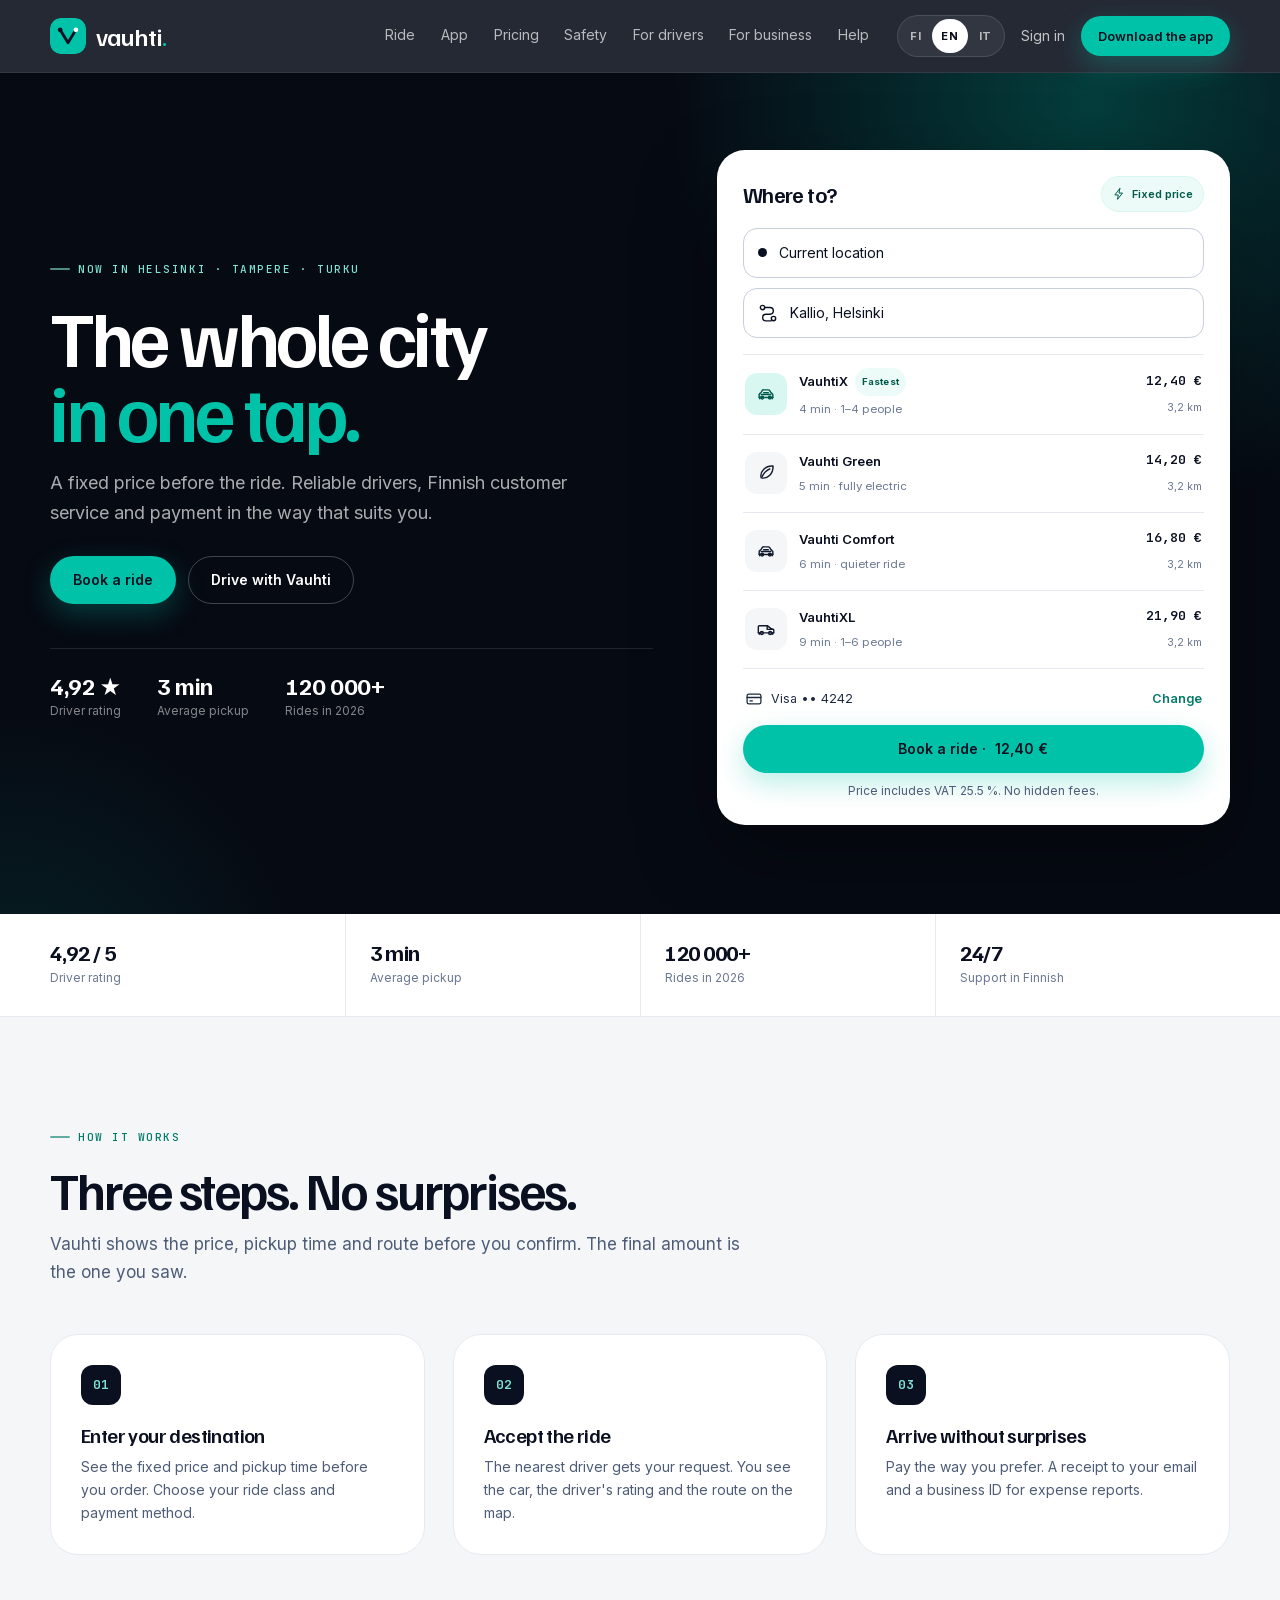
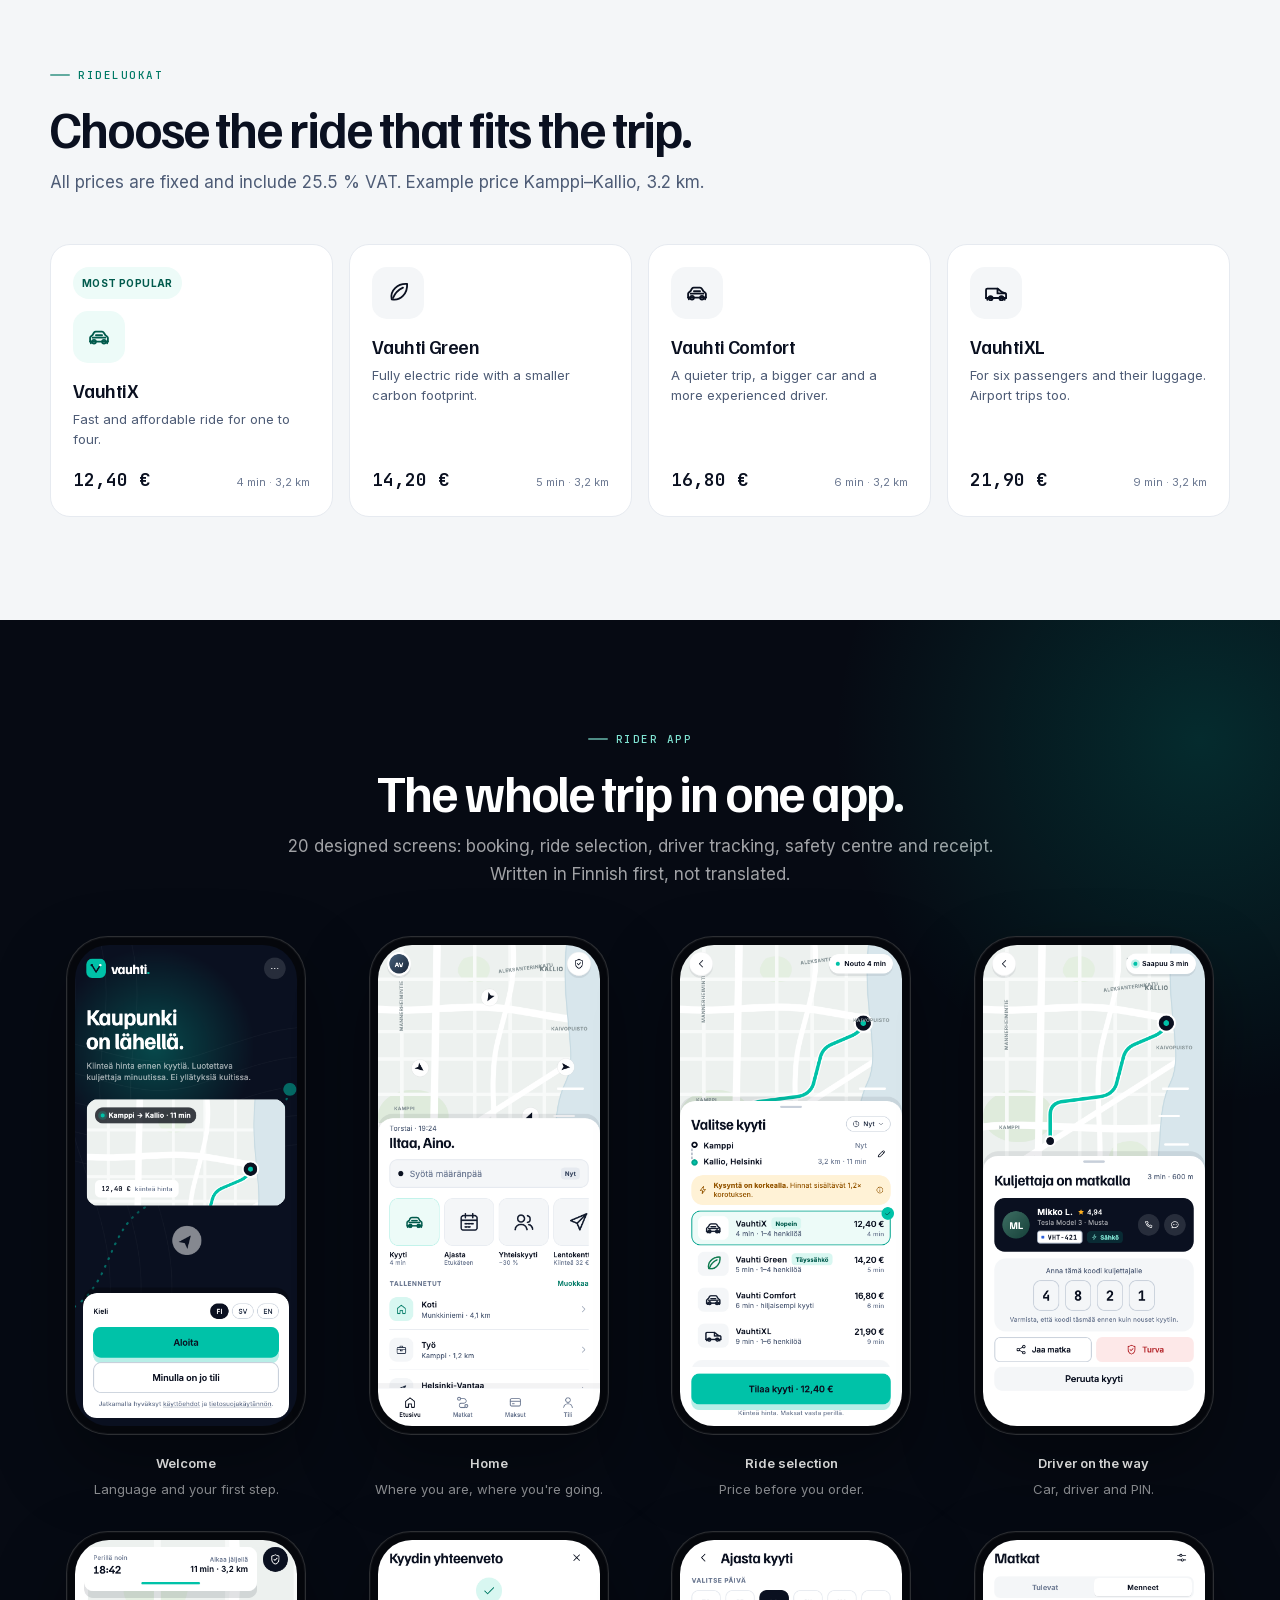
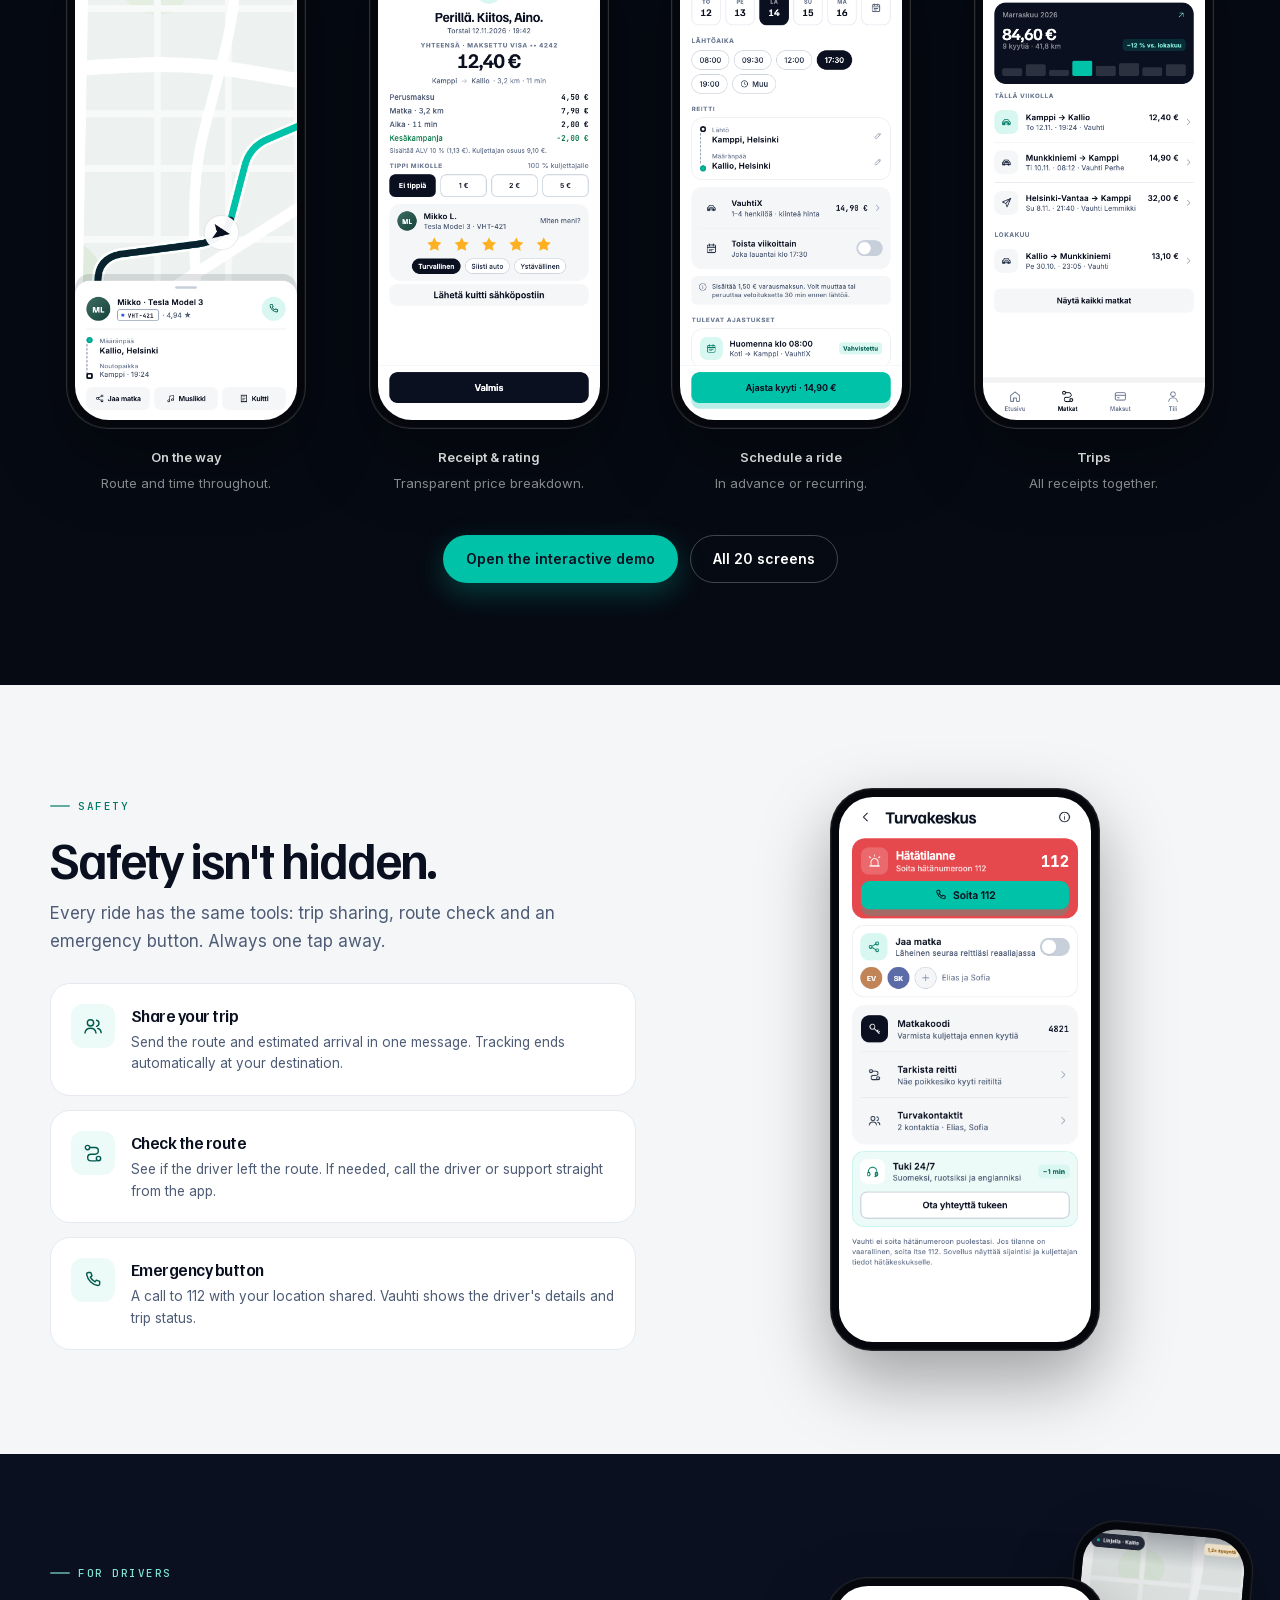
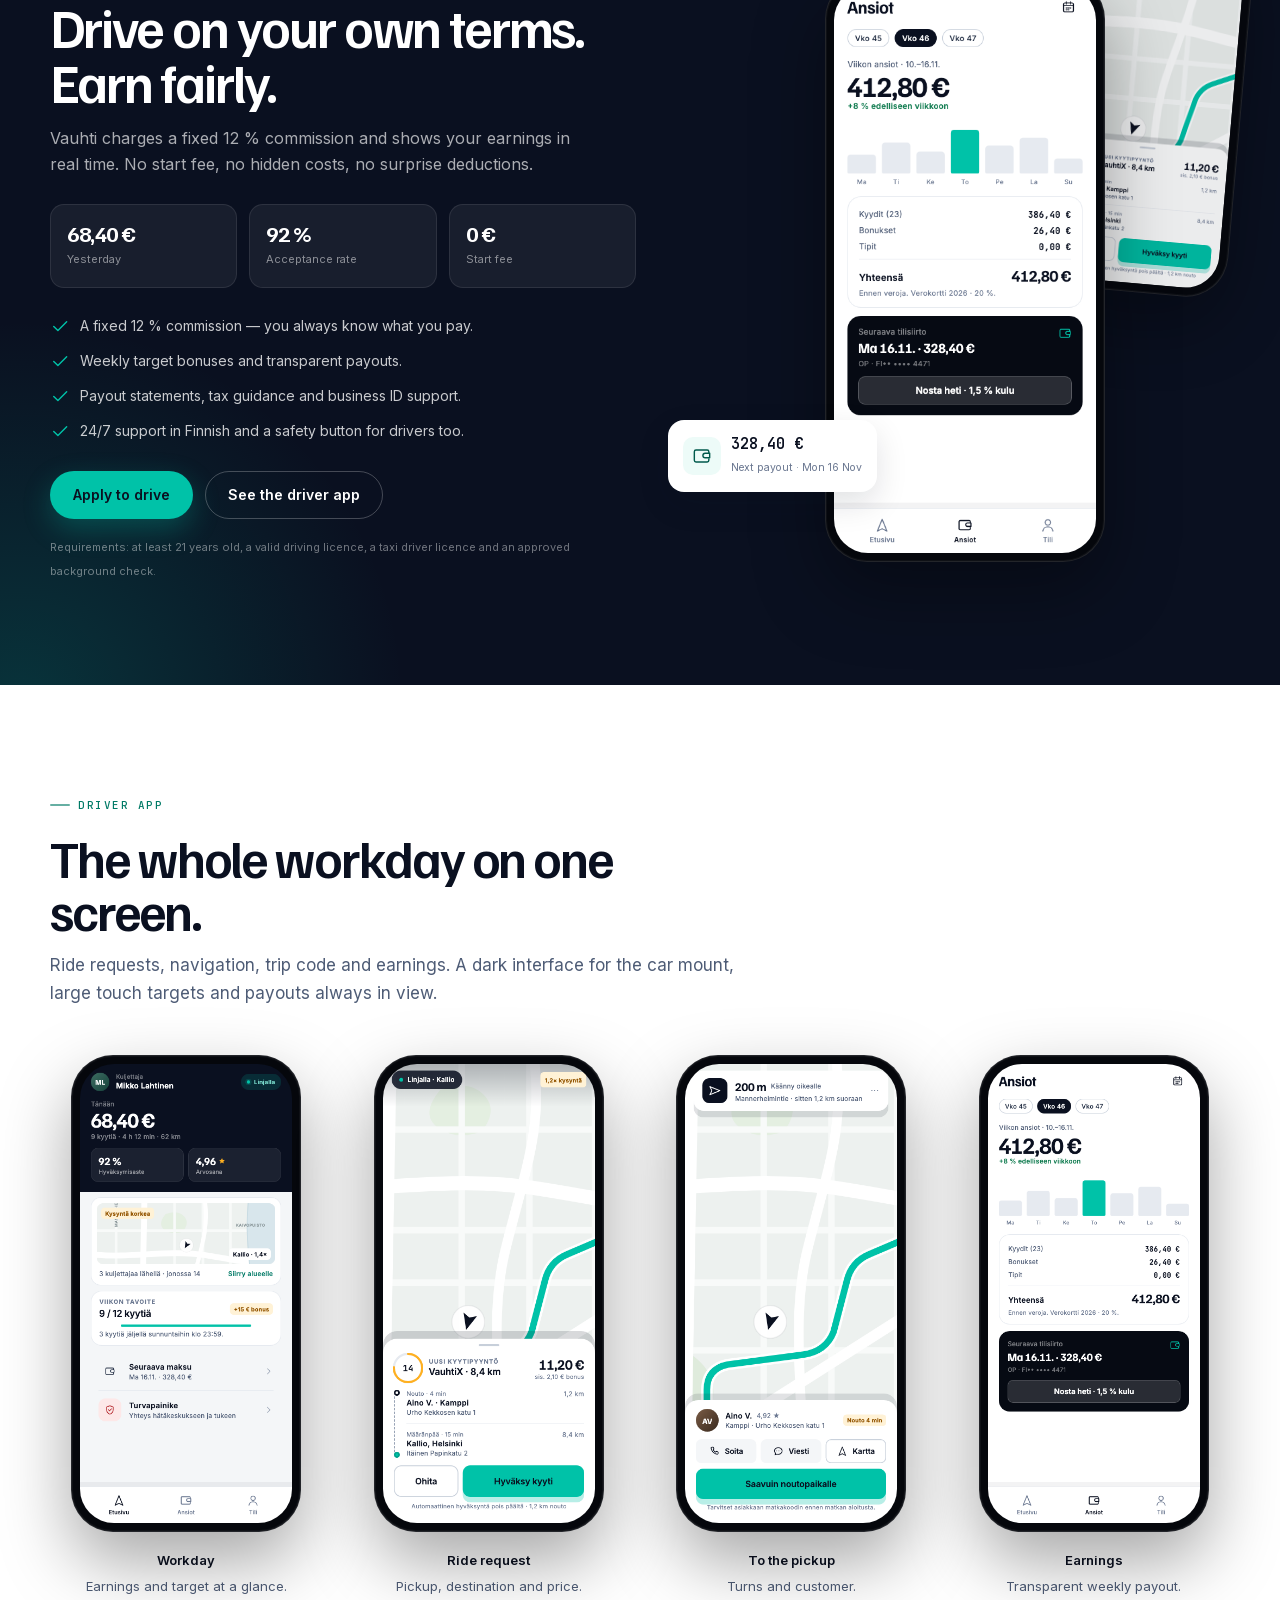
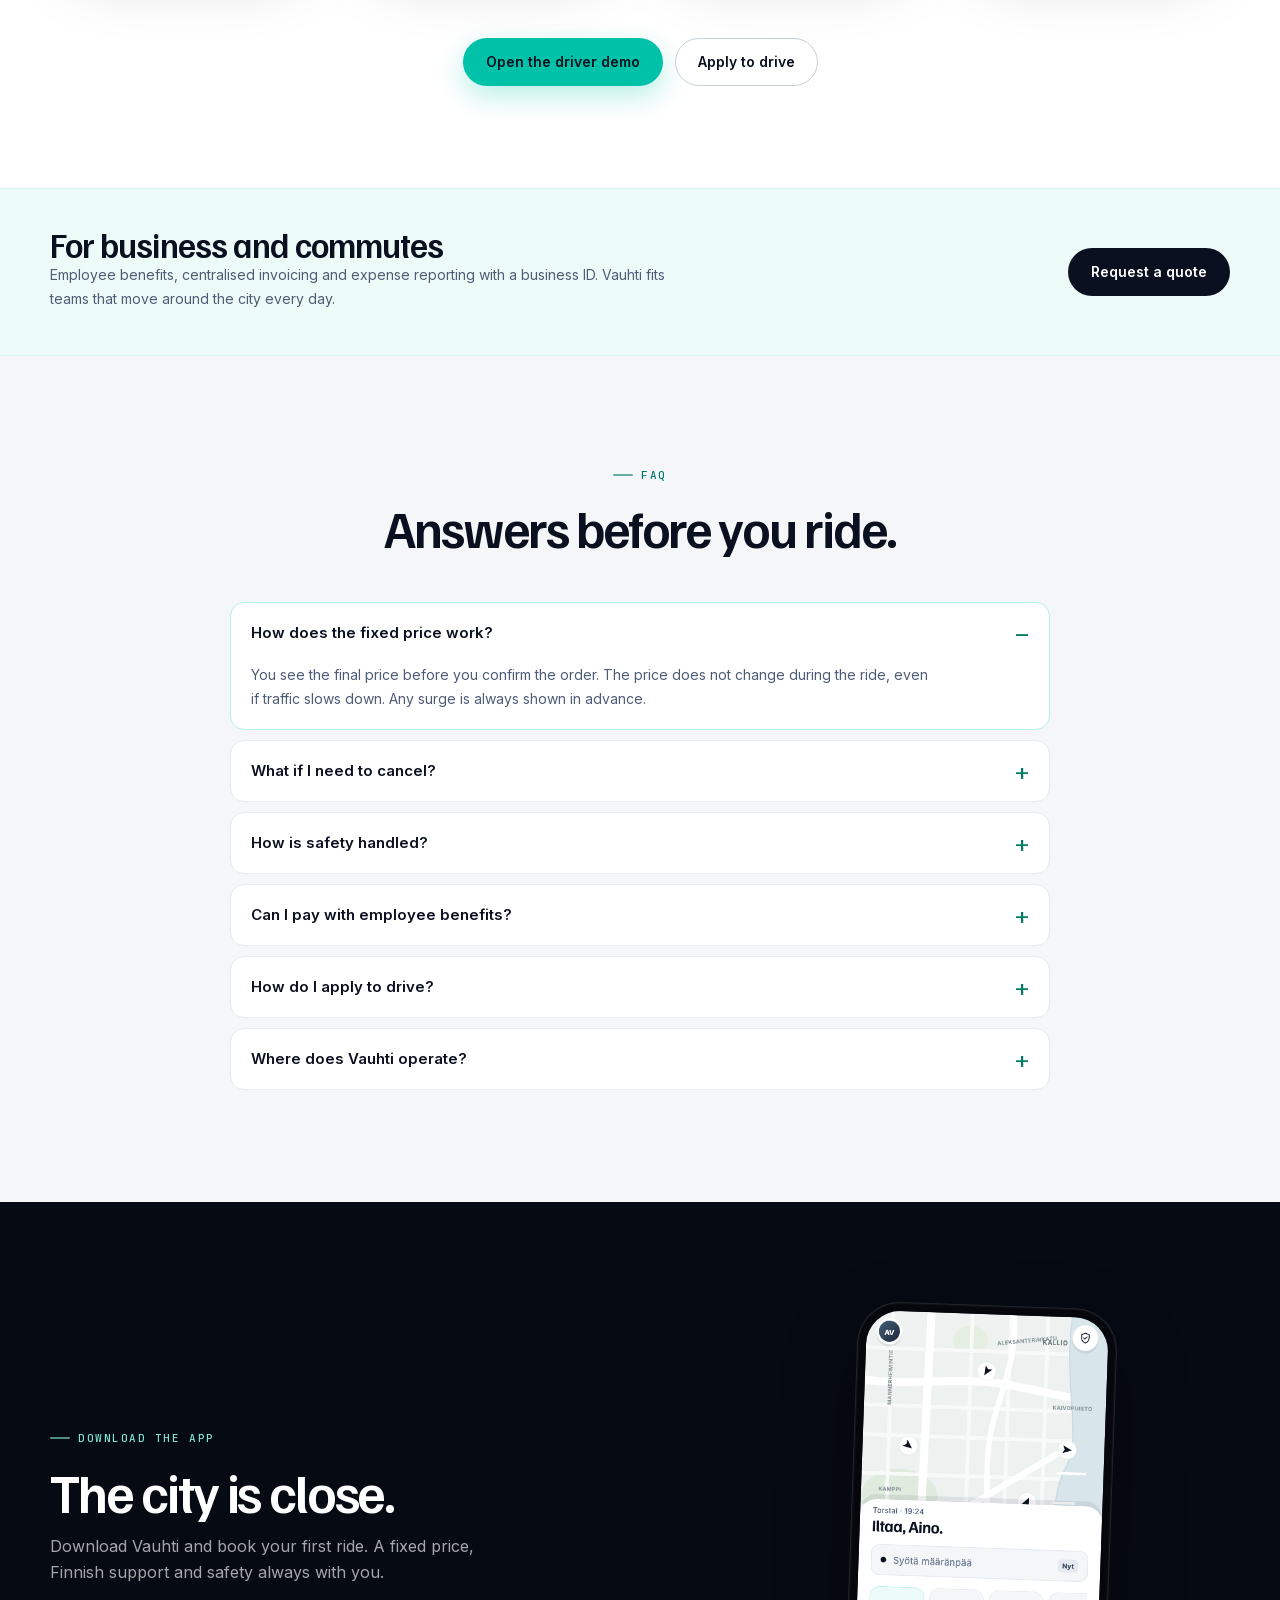
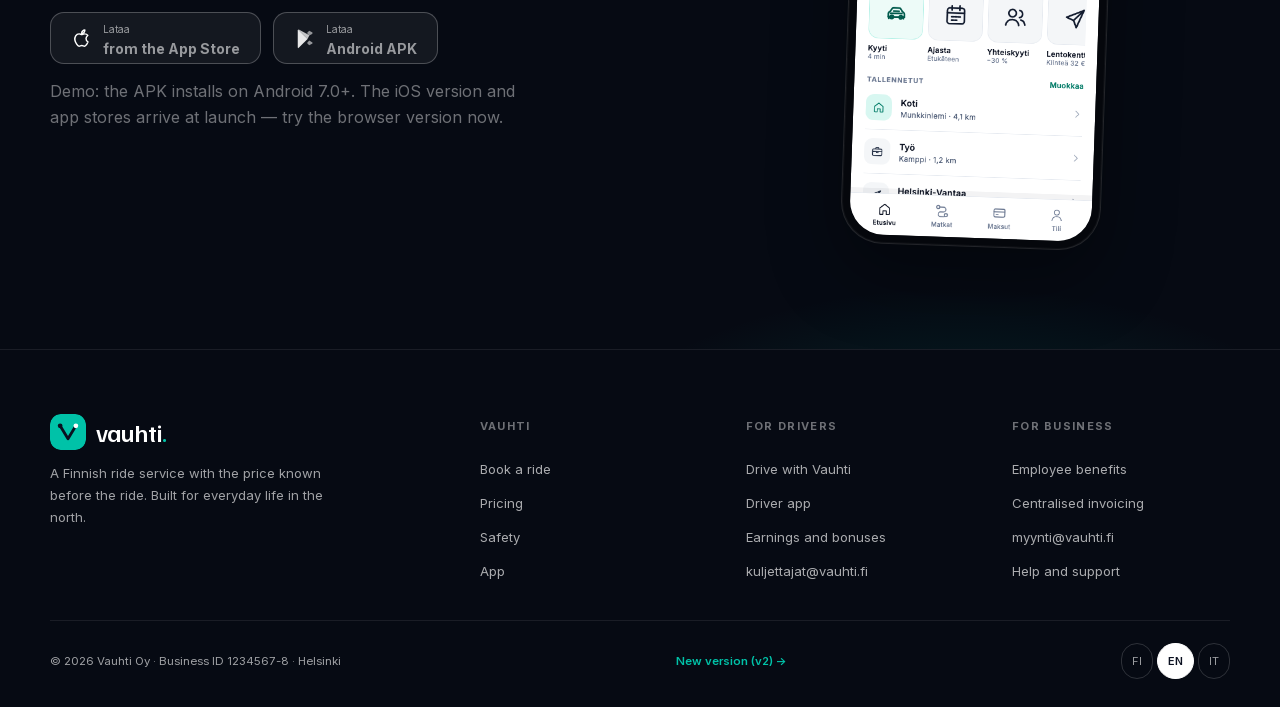
==== commit f3ac8601: "Translate the first version's Kyyti nav item" ====
--- a/en/index.html
+++ b/en/index.html
@@ -100,7 +100,7 @@
     </a>
 
     <nav class="nav-links" aria-label="Main menu">
-      <a href="#kyyti">Kyyti</a>
+      <a href="#kyyti">Ride</a>
       <a href="#sovellus">App</a>
       <a href="#hinnat">Pricing</a>
       <a href="#turvallisuus">Safety</a>
@@ -235,7 +235,7 @@
   <section class="section" id="hinnat" style="padding-top:0">
     <div class="wrap">
       <div class="section-head">
-        <span class="eyebrow" data-cms="hinnat_kyytiluokat">Kyytiluokat</span>
+        <span class="eyebrow" data-cms="hinnat_rideluokat">Rideluokat</span>
         <h2 data-cms="hinnat_choose_the_ride_that_fits_the_trip">Choose the ride that fits the trip.</h2>
         <p data-cms="hinnat_all_prices_are_fixed_and_include_25_5_vat_exam">All prices are fixed and include 25.5 % VAT. Example price Kamppi–Kallio, 3.2 km.</p>
       </div>
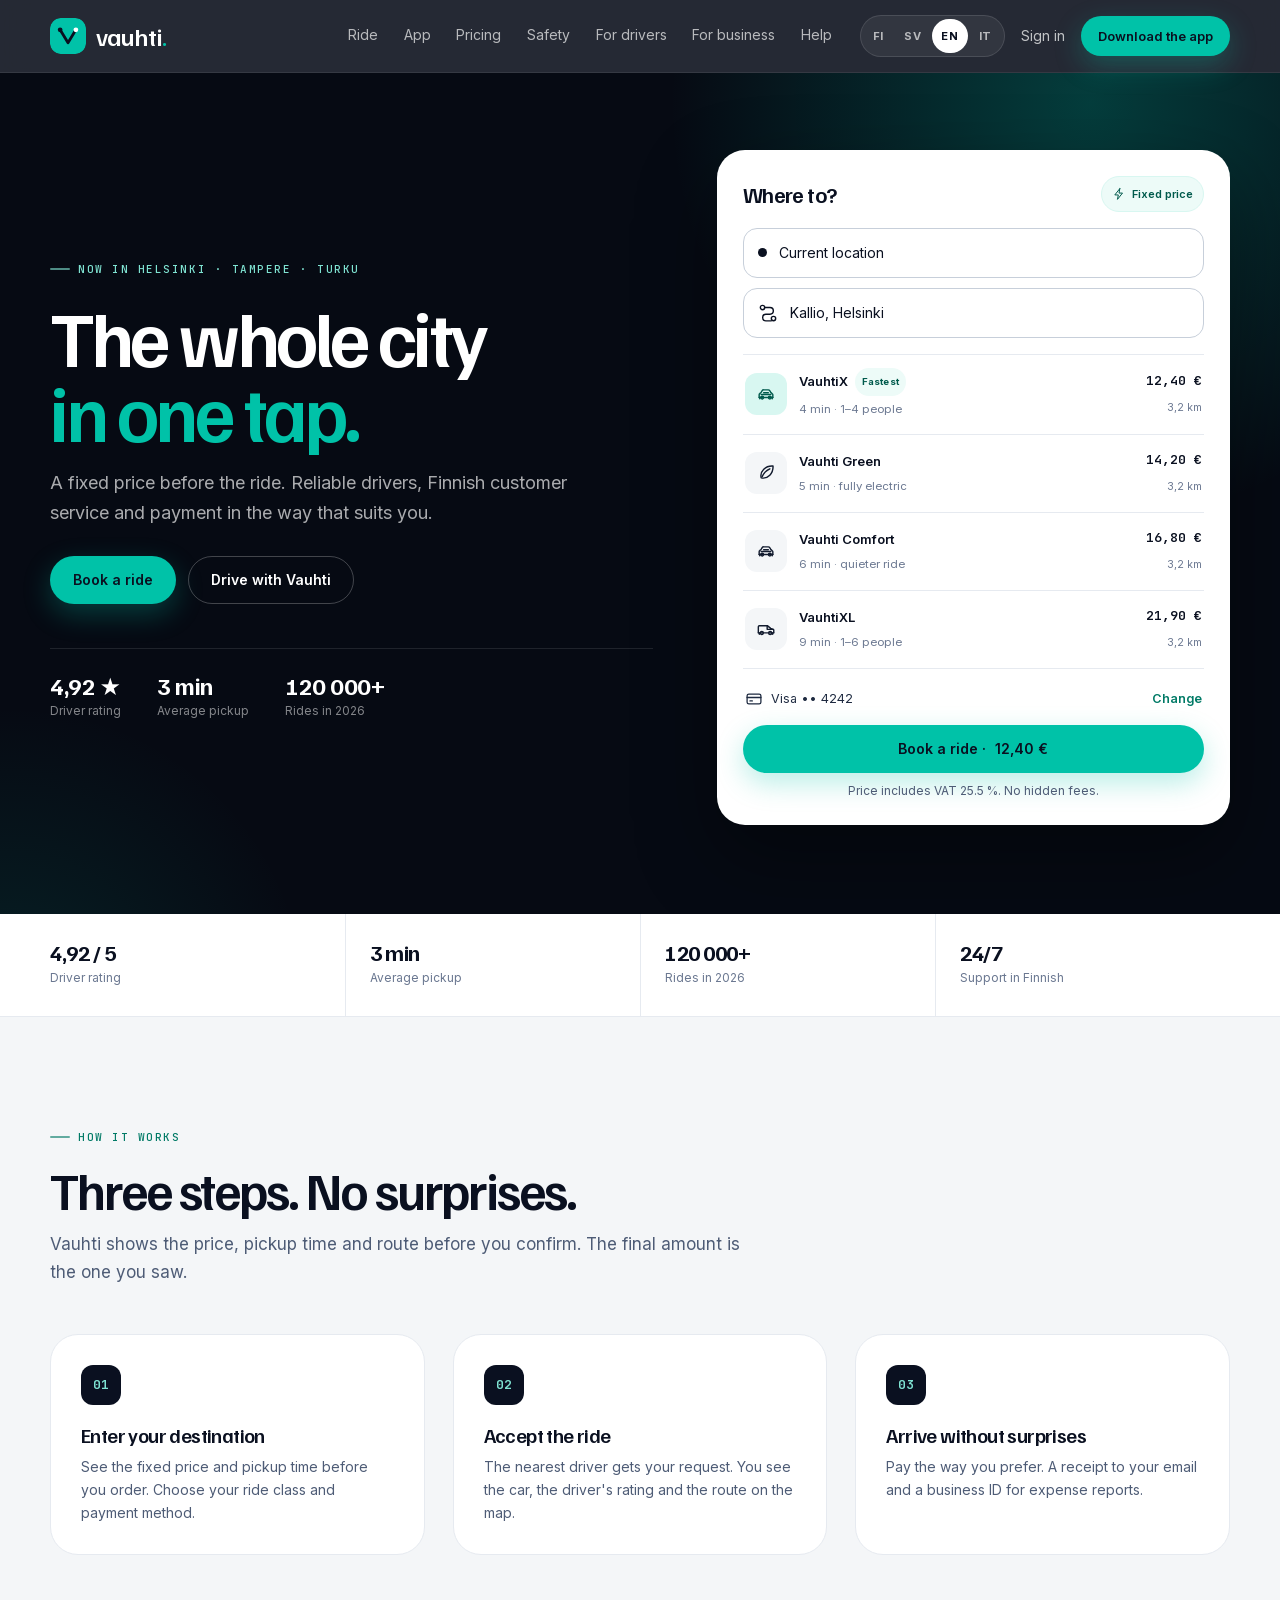
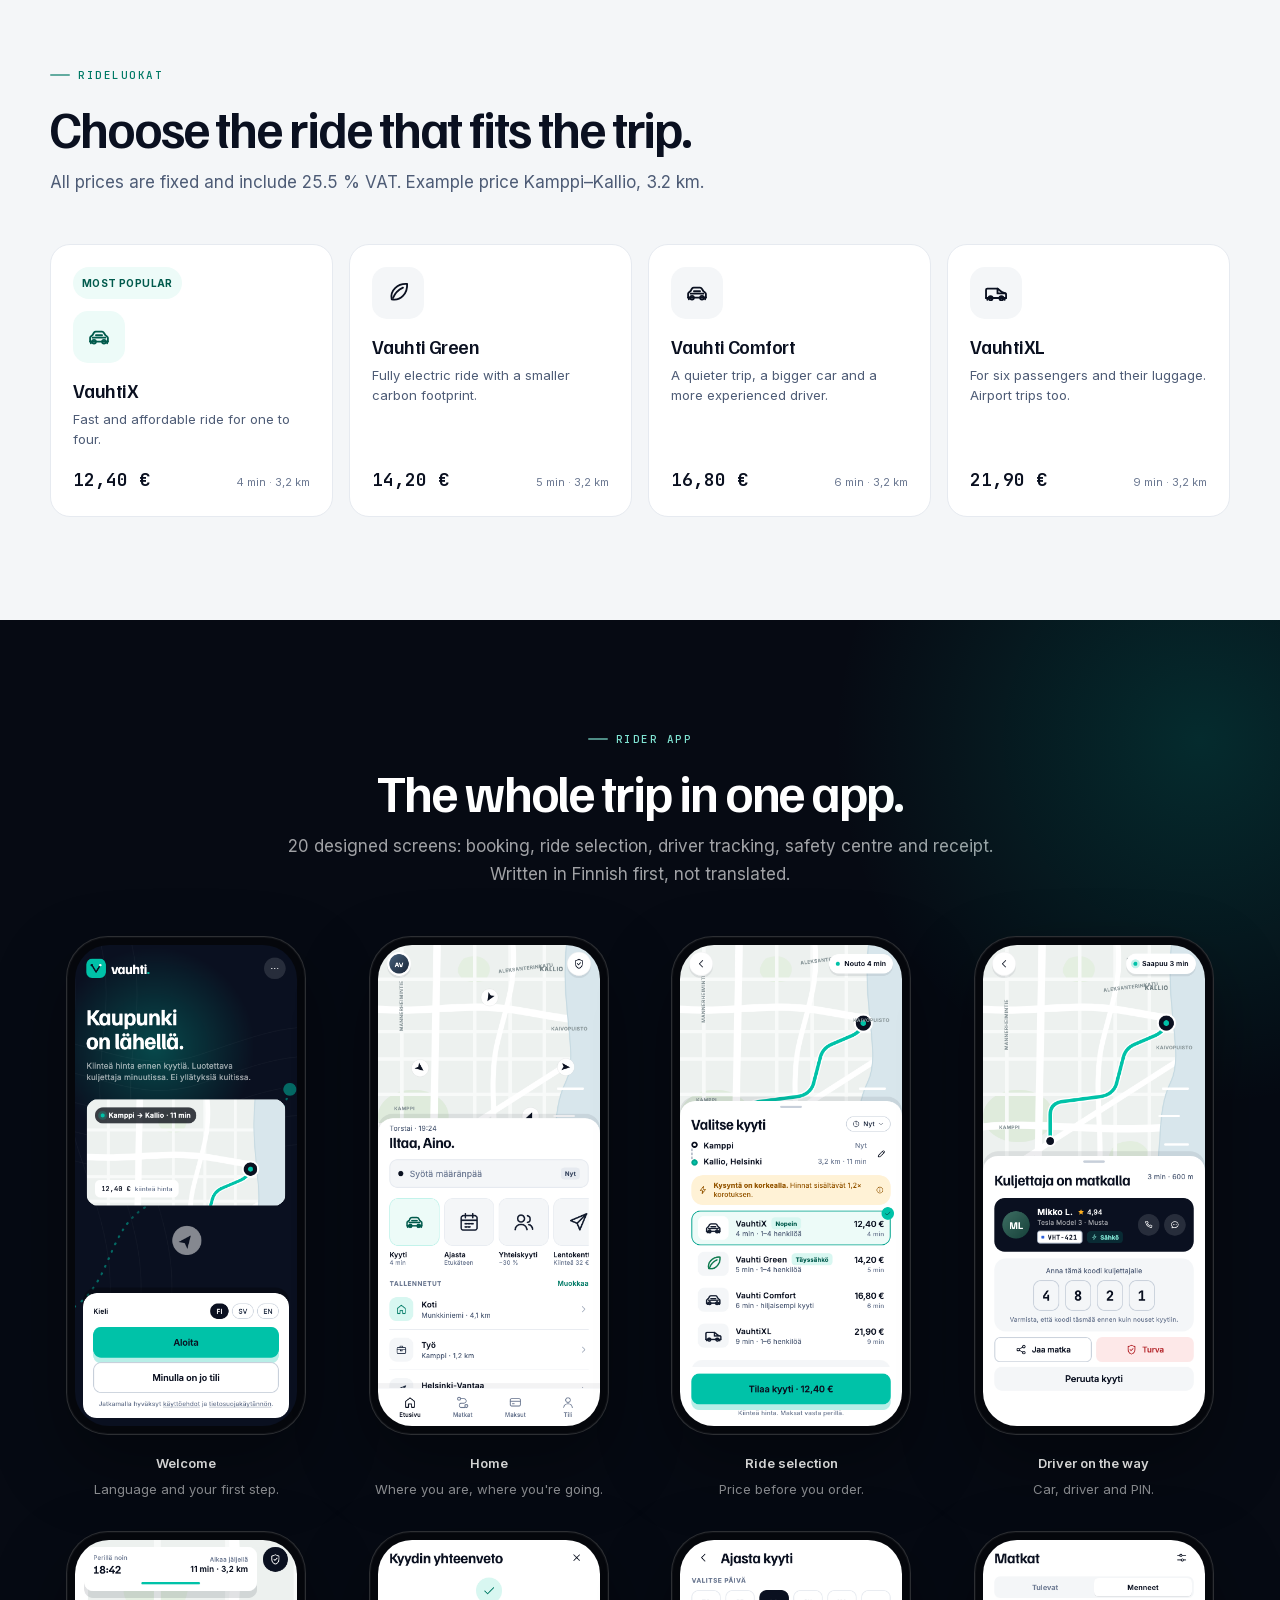
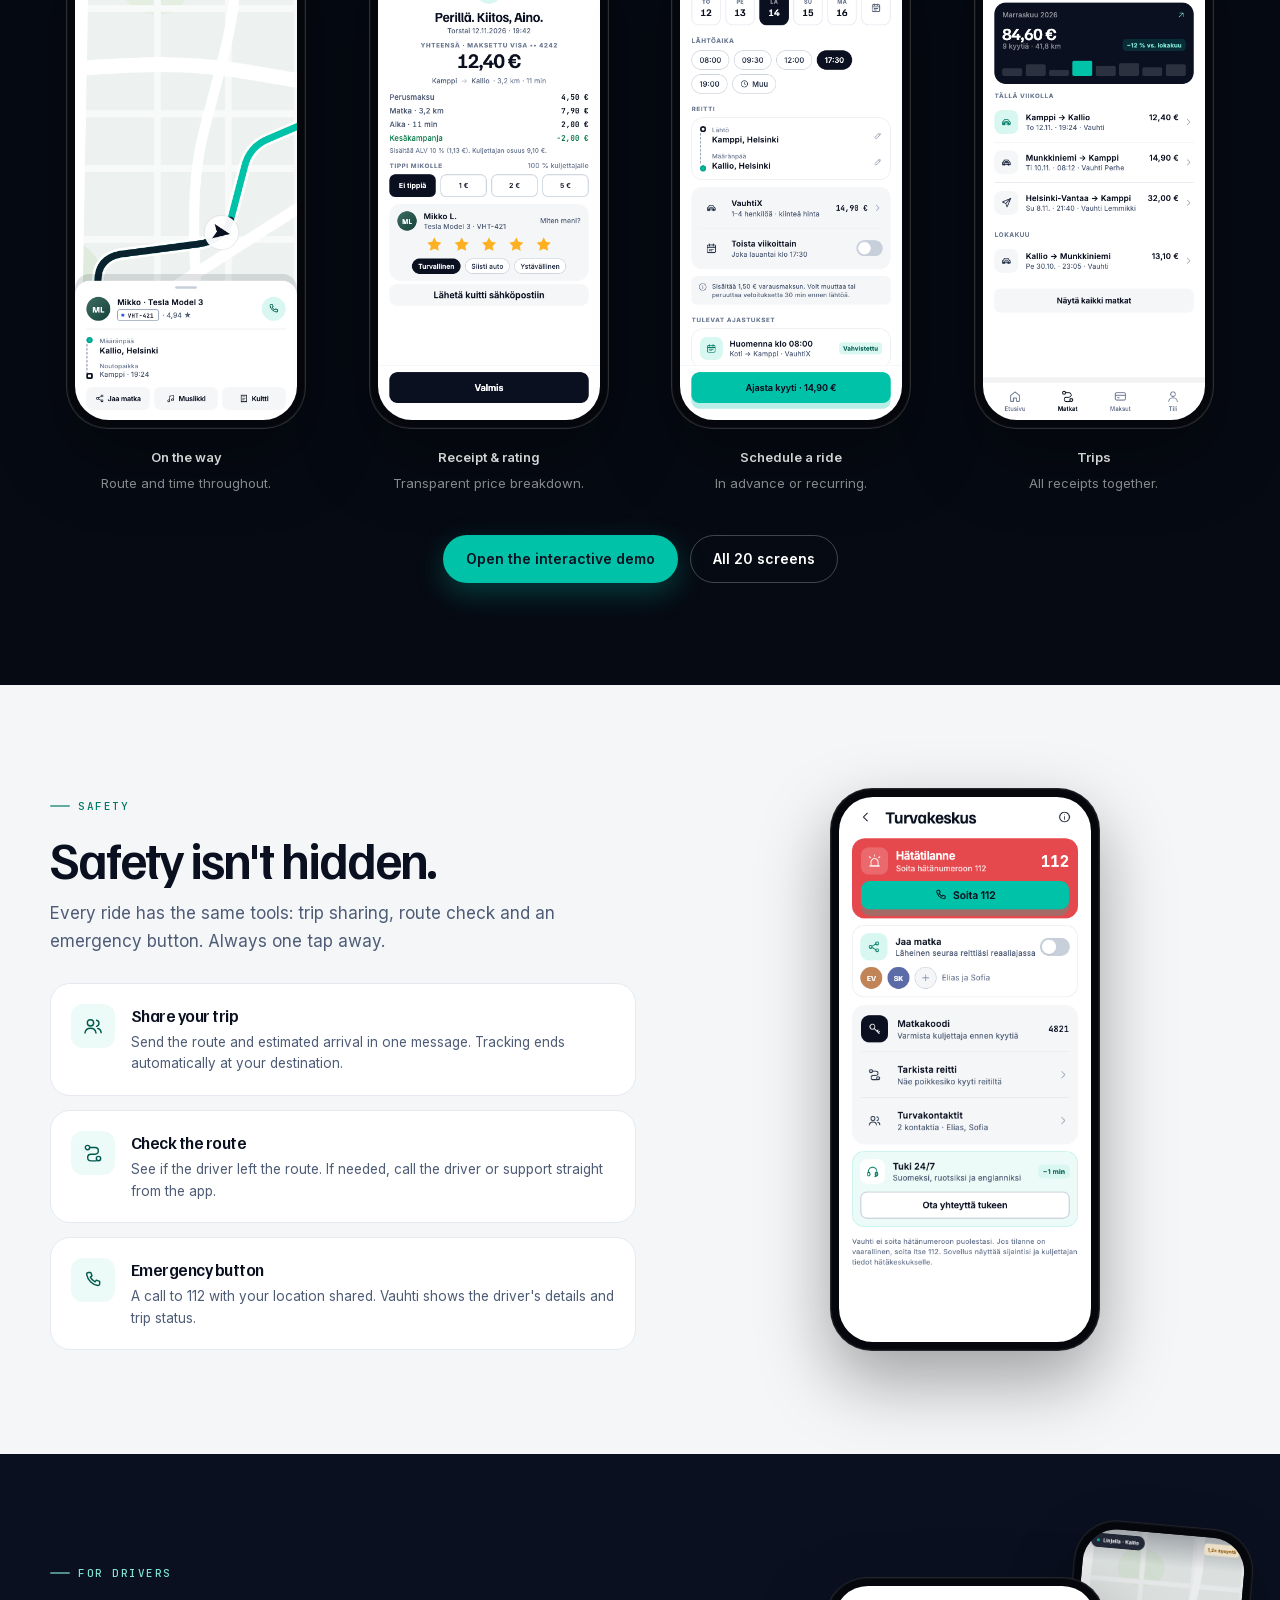
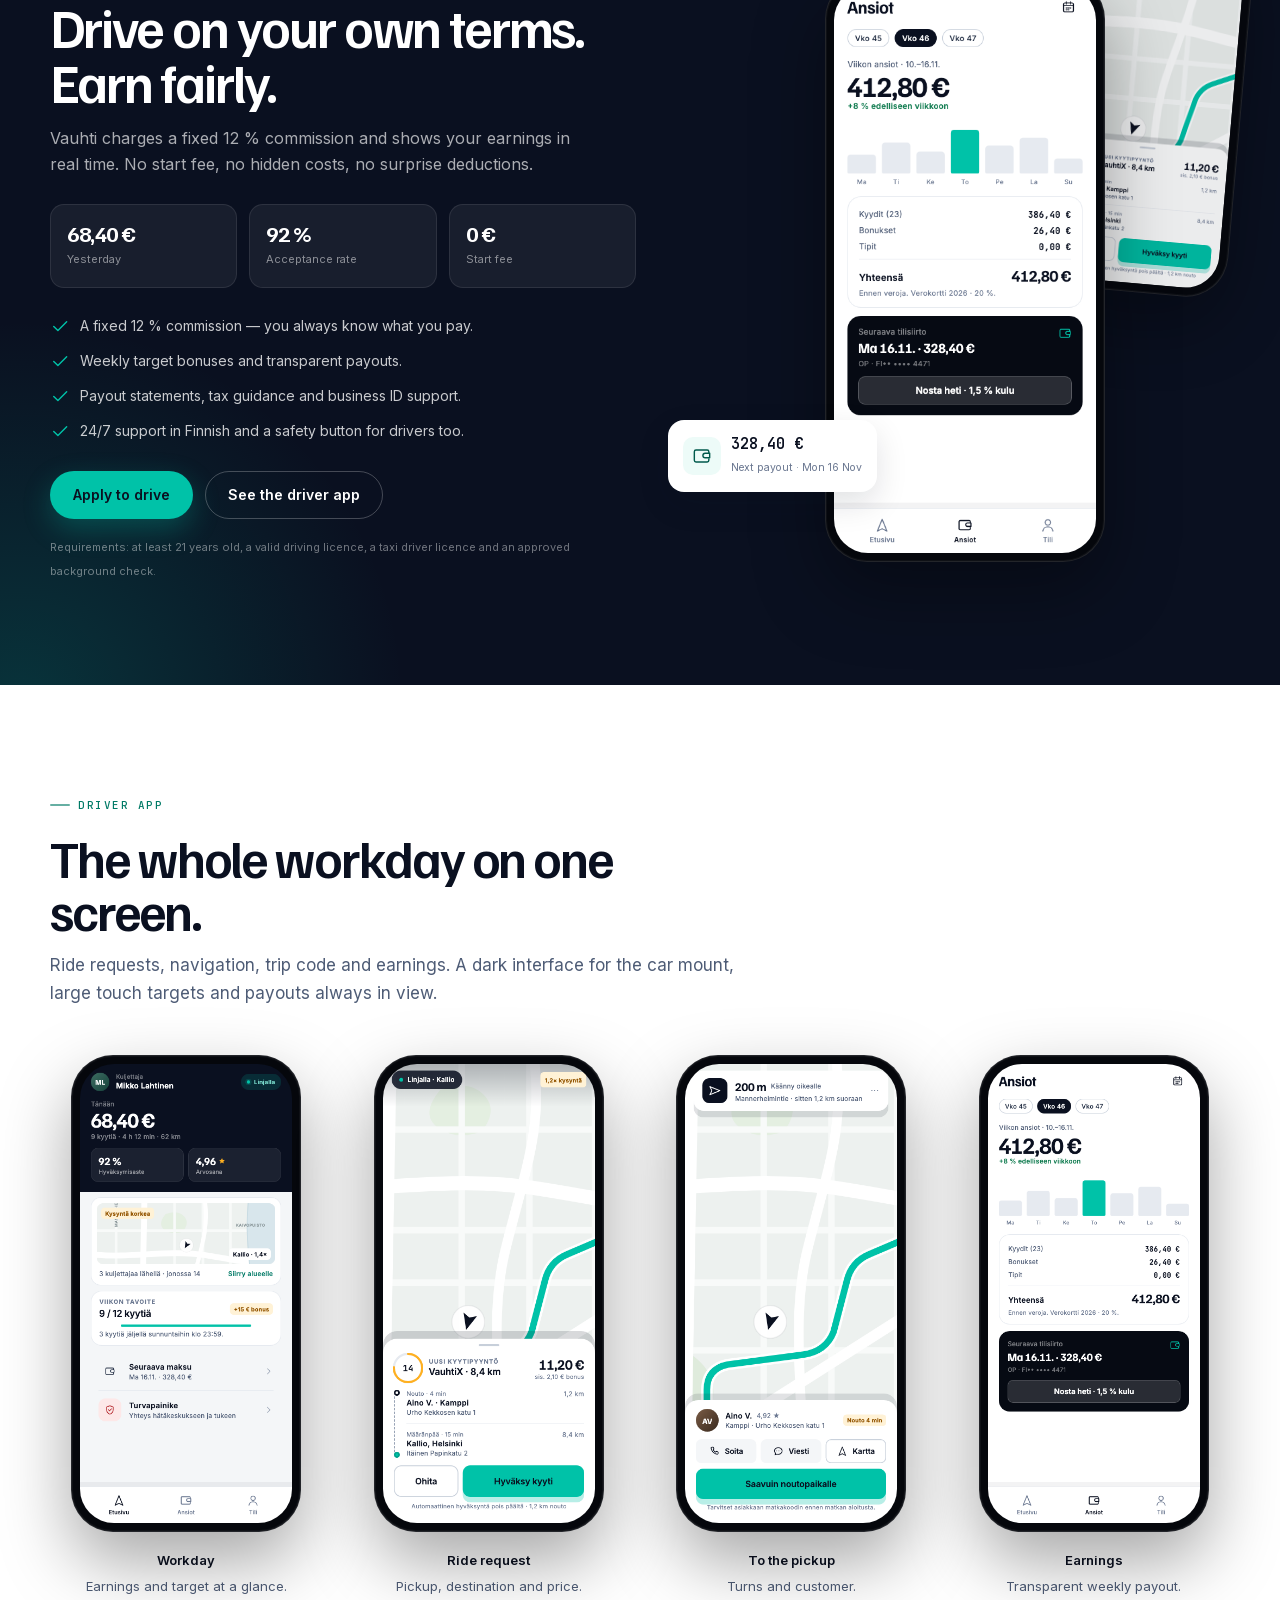
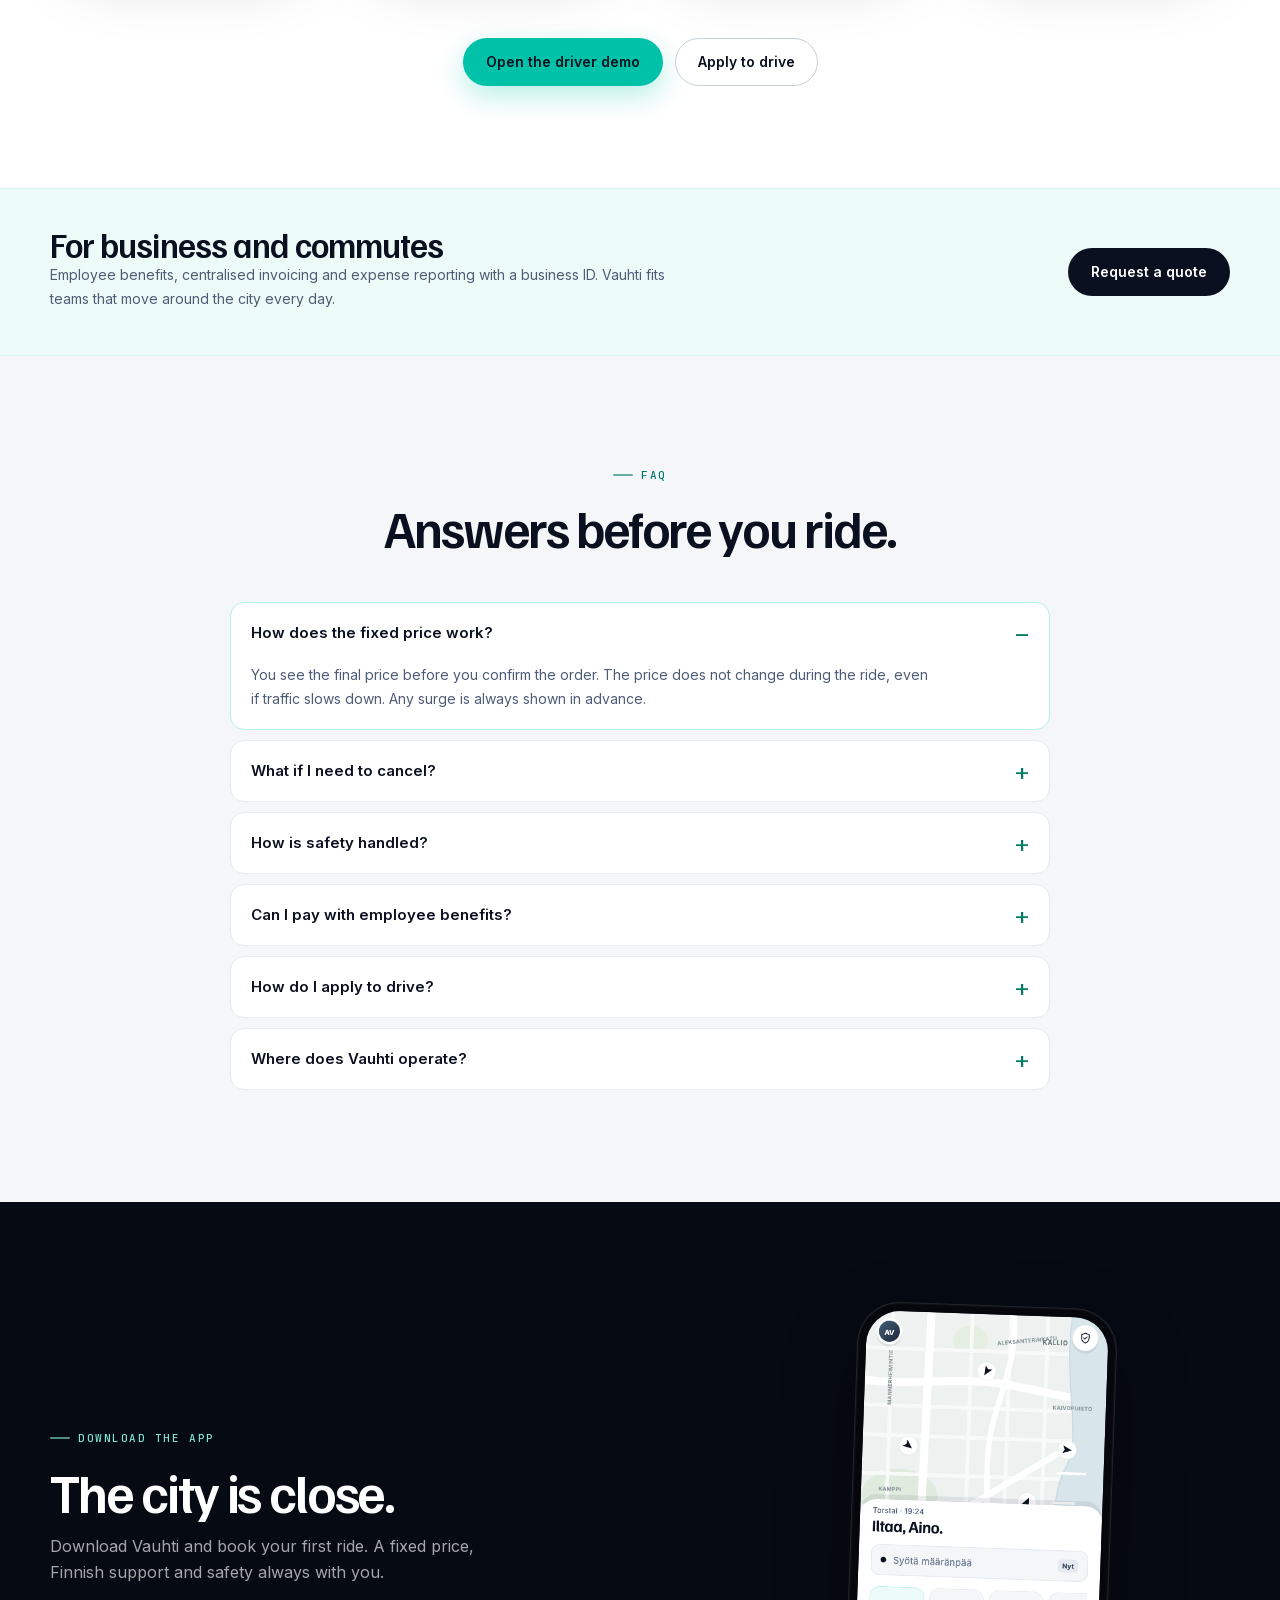
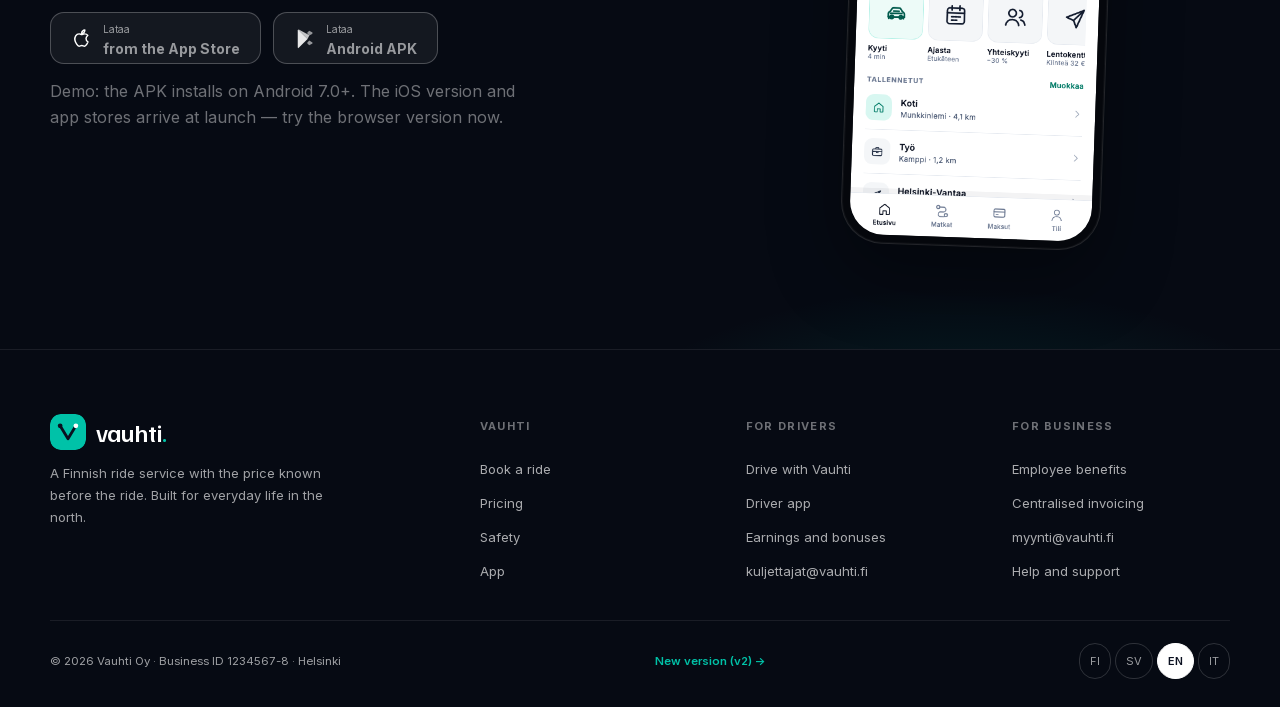
==== commit ea50fecc: "Add Swedish to both website versions New /sv/ and /v2/sv/ pages with full translations, and FI/SV/EN" ====
--- a/en/index.html
+++ b/en/index.html
@@ -8,6 +8,7 @@
 <meta name="theme-color" content="#0A1020">
 <meta property="og:locale" content="en_GB">
 <meta property="og:locale:alternate" content="en_GB">
+<meta property="og:locale:alternate" content="sv_SE">
 <meta property="og:locale:alternate" content="it_IT">
 <meta property="og:type" content="website">
 <meta property="og:title" content="Vauhti — The city is close.">
@@ -111,10 +112,11 @@
 
     <div class="nav-right">
       <div class="lang-switch" role="group" aria-label="Language">
-        <a href="../" lang="fi" hreflang="fi">FI</a>
-        <a href="./" aria-current="true">EN</a>
-        <a href="../it/" lang="it" hreflang="it">IT</a>
-      </div>
+          <a href="../" lang="fi" hreflang="fi">FI</a>
+          <a href="../sv/" lang="sv" hreflang="sv">SV</a>
+          <a href="../" aria-current="true">EN</a>
+          <a href="../it/" lang="it" hreflang="it">IT</a>
+        </div>
       <a class="nav-login" href="#lataa">Sign in</a>
       <a class="btn btn-primary btn-sm" href="#lataa">Download the app</a>
     </div>
@@ -537,10 +539,11 @@
       <span>© 2026 Vauhti Oy · Business ID 1234567-8 · Helsinki</span>
       <a class="v2-link" href="/v2/">New version (v2) →</a>
       <div class="lang" role="group" aria-label="Language">
-        <a href="../" lang="fi" hreflang="fi">FI</a>
-        <a href="./" aria-current="true">EN</a>
-        <a href="../it/" lang="it" hreflang="it">IT</a>
-      </div>
+          <a href="../" lang="fi" hreflang="fi">FI</a>
+          <a href="../sv/" lang="sv" hreflang="sv">SV</a>
+          <a href="../" aria-current="true">EN</a>
+          <a href="../it/" lang="it" hreflang="it">IT</a>
+        </div>
     </div>
   </div>
 </footer>
--- a/assets/site.css
+++ b/assets/site.css
@@ -479,3 +479,4 @@
 /* Selected-ride badge follows the page language. */
 html[lang="en"] .ride-option[aria-pressed="true"] .name::after { content: "Fastest"; }
 html[lang="it"] .ride-option[aria-pressed="true"] .name::after { content: "Più veloce"; }
+html[lang="sv"] .ride-option[aria-pressed="true"] .name::after { content: "Snabbast"; }
